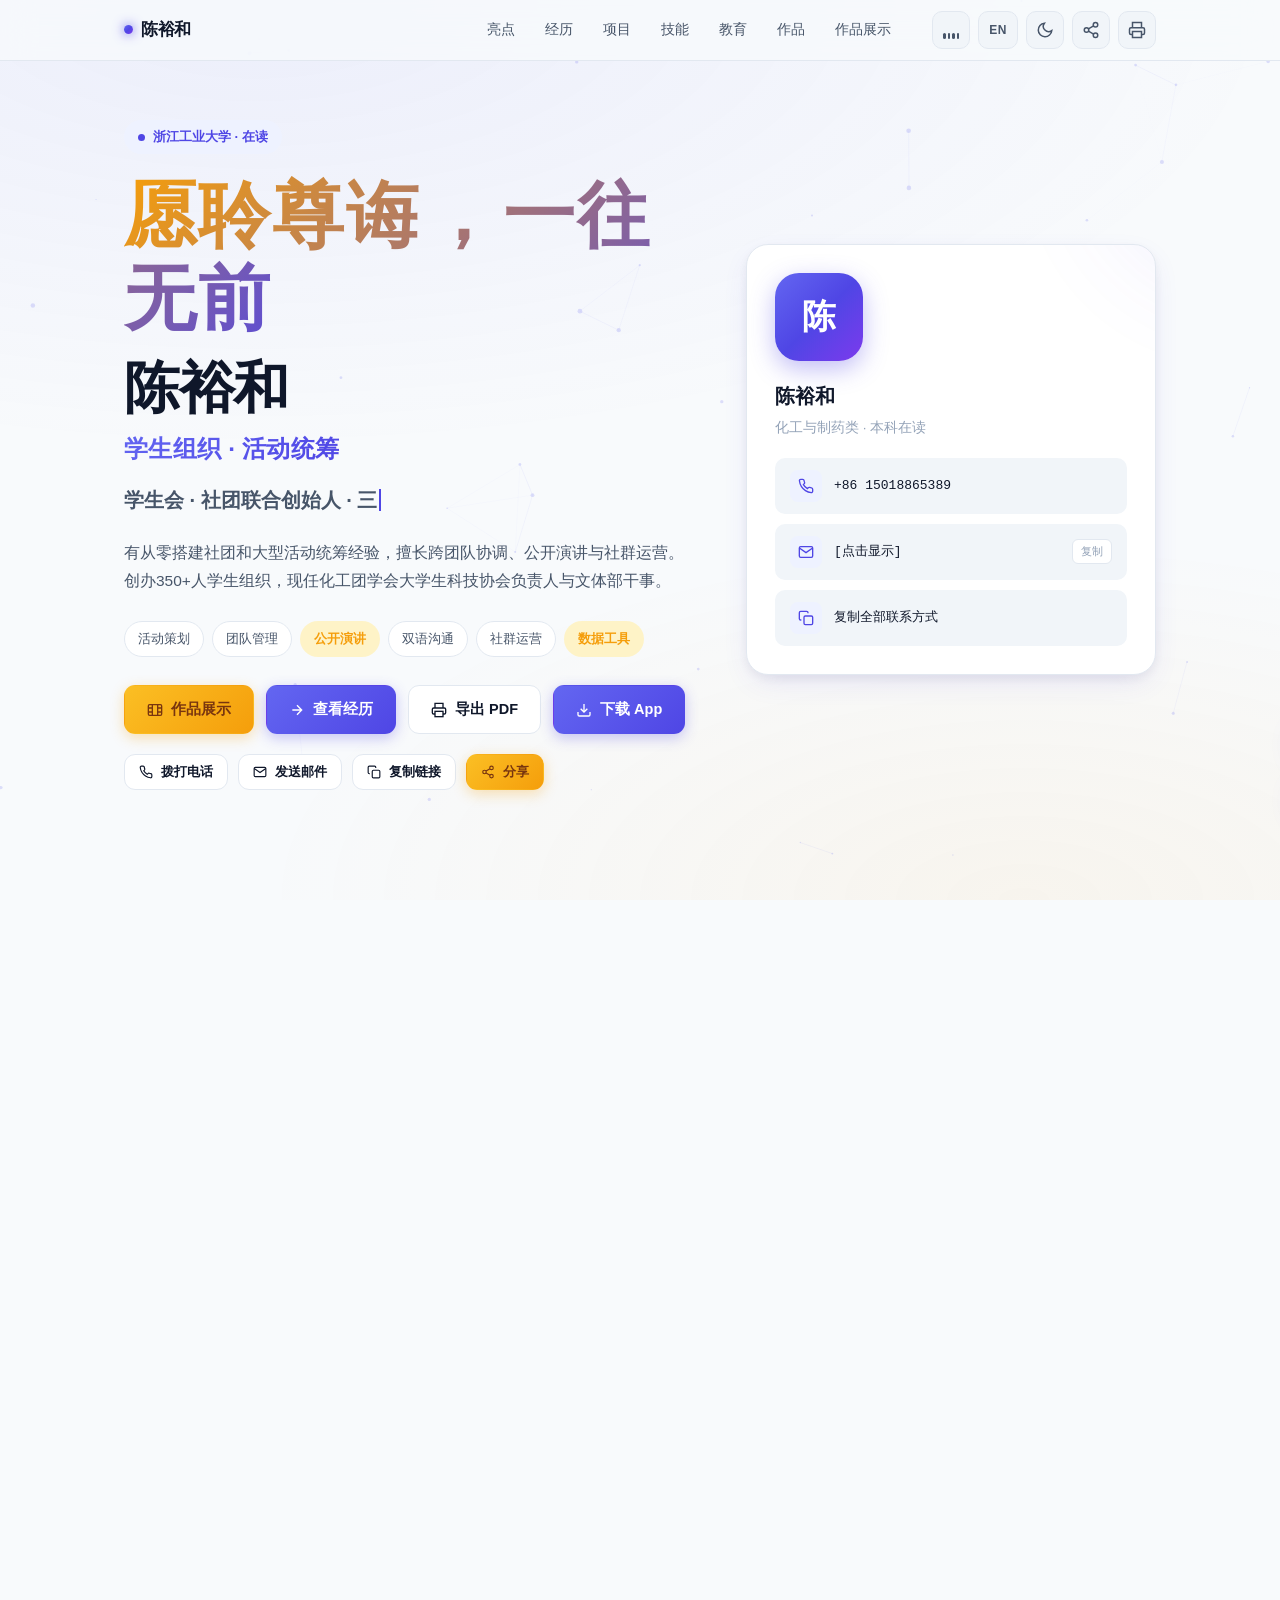
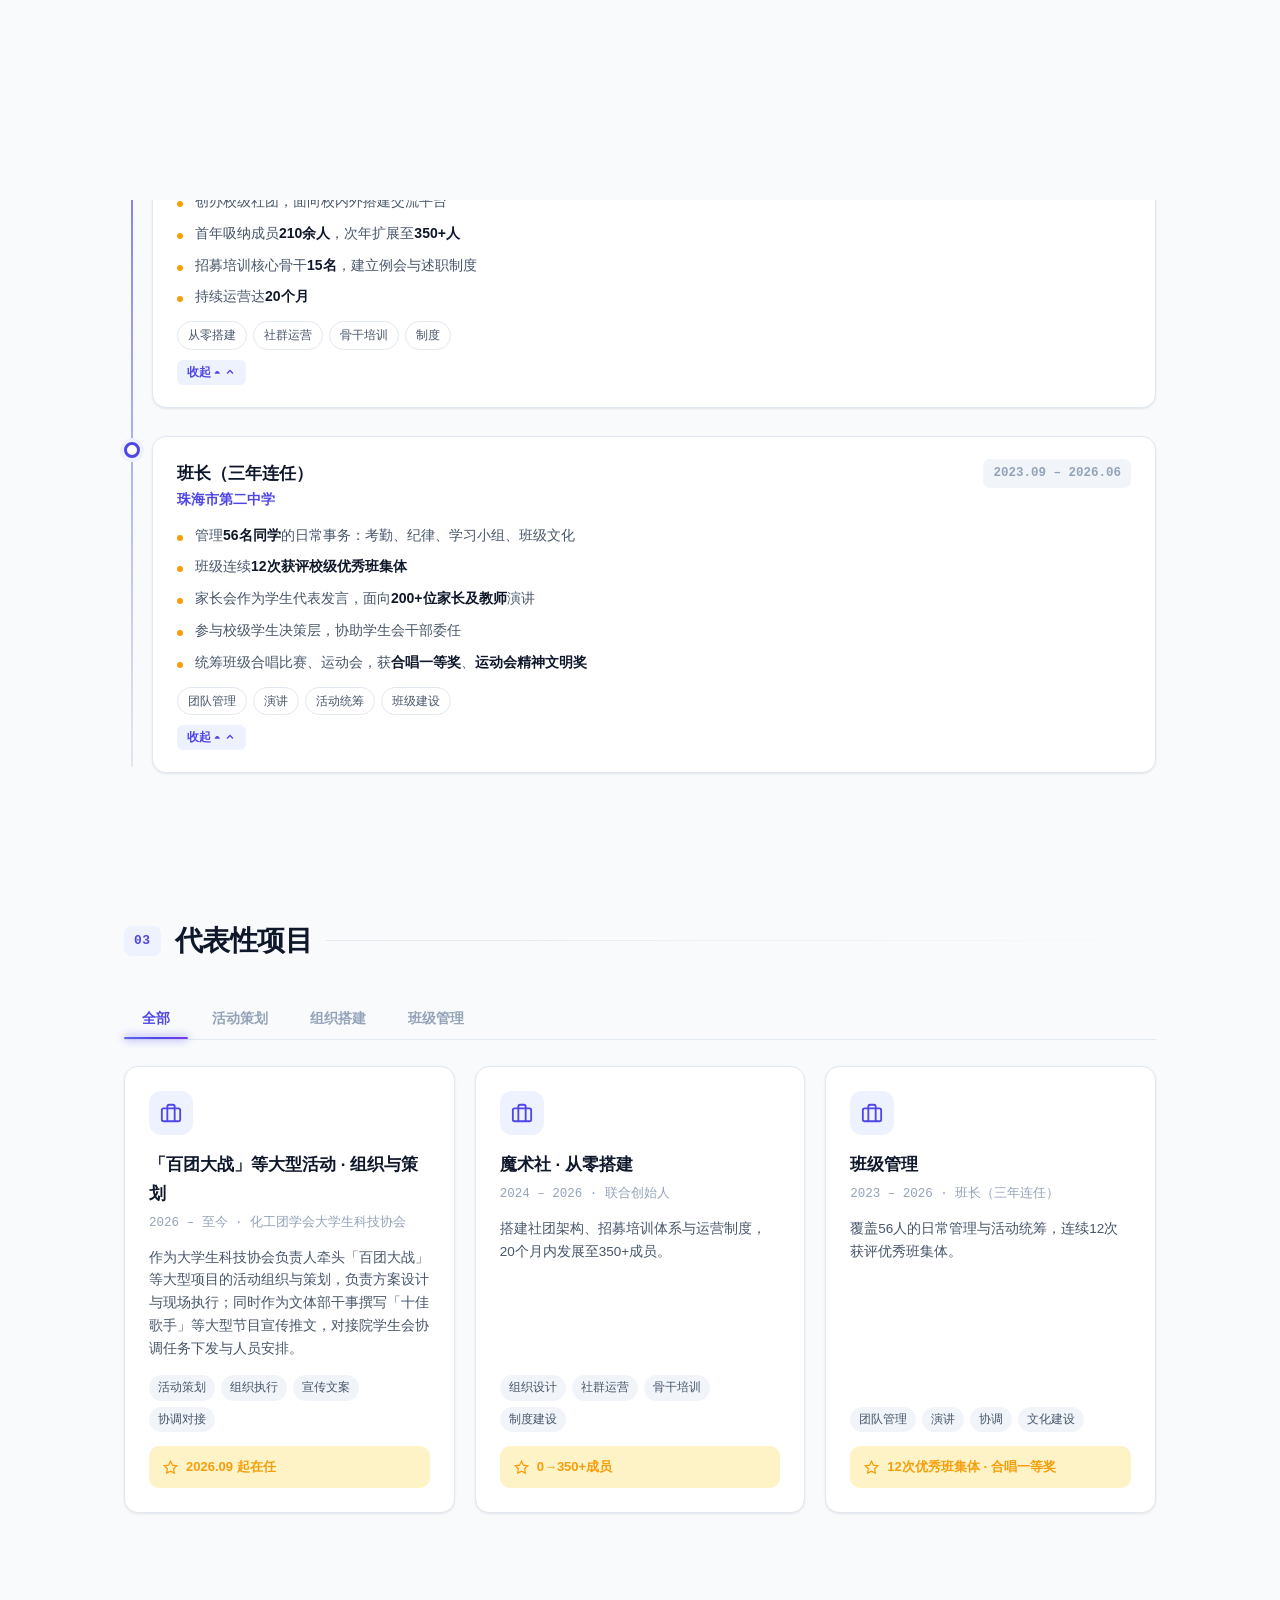
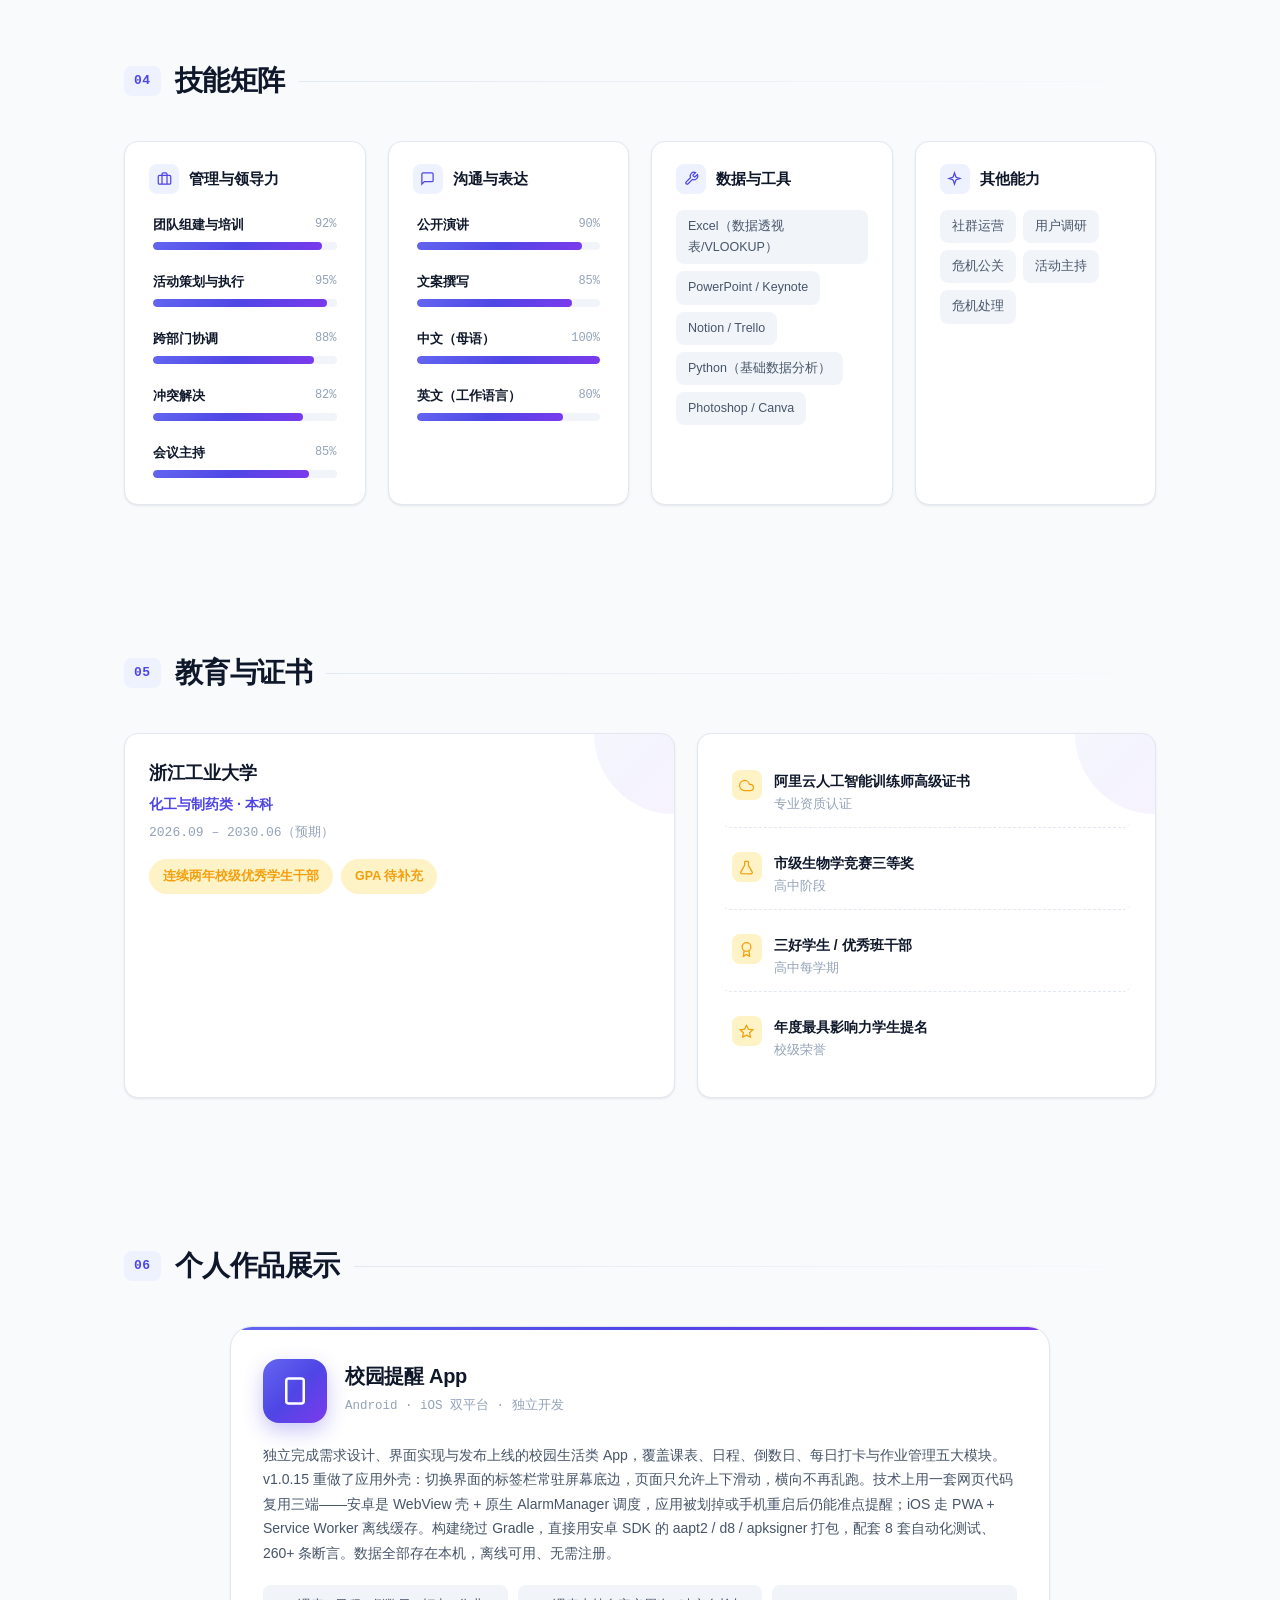
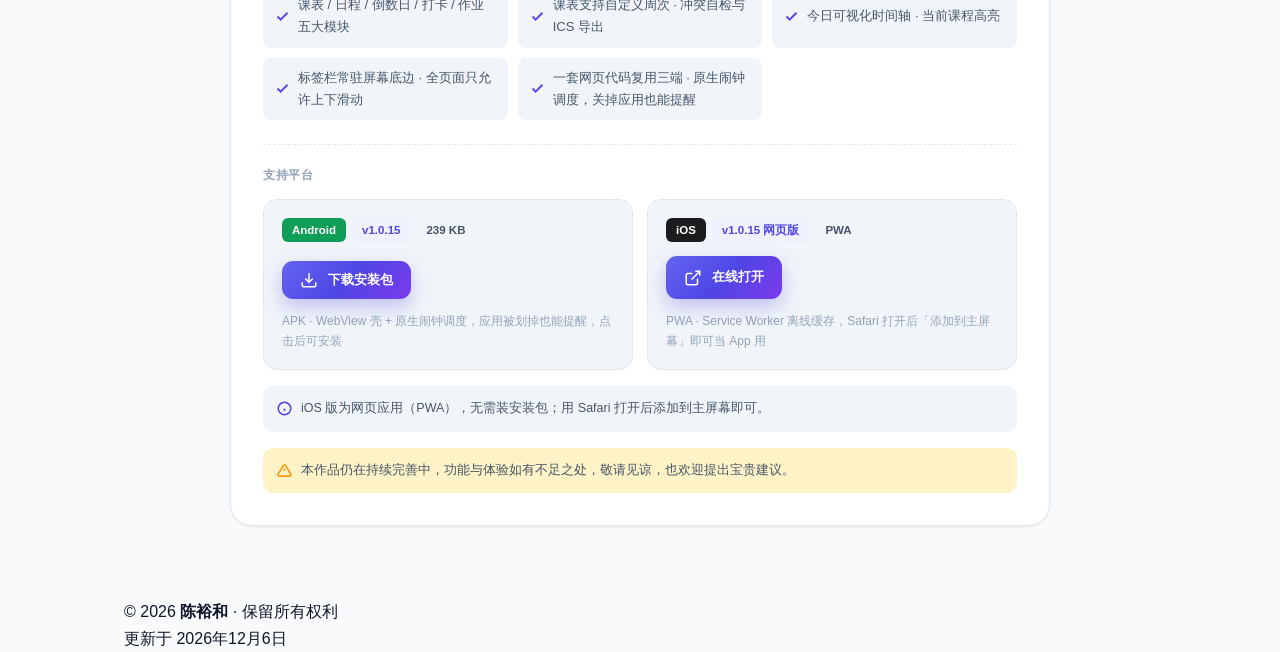
==== index.html @ 5f6c6c4d "Add files via upload" ====
<!DOCTYPE html>
<!-- 在线访问：https://maggle33.github.io/-/ -->
<html lang="zh-CN" data-theme="light">
<head>
<meta charset="UTF-8">
<meta name="viewport" content="width=device-width, initial-scale=1.0">
<meta name="description" content="陈裕和 - 个人简历 | 浙江工业大学 | 学生领袖与活动策划">
<title>陈裕和 · 个人简历</title>
<noscript><style>.pt-curtain{display:none}</style></noscript>
<style>
:root{
  --primary:#4f46e5;--primary-soft:#eef2ff;
  --primary-grad:linear-gradient(135deg,#6366f1 0%,#4f46e5 50%,#7c3aed 100%);
  --accent:#f59e0b;--accent-grad:linear-gradient(135deg,#fbbf24 0%,#f59e0b 100%);
  --accent-soft:#fef3c7;--bg:#f8fafc;--bg-2:#ffffff;--surface:#ffffff;--surface-2:#f1f5f9;
  --text:#0f172a;--text-2:#475569;--text-3:#94a3b8;--border:#e2e8f0;
  --shadow:0 1px 3px rgba(15,23,42,.06),0 1px 2px rgba(15,23,42,.04);
  --shadow-lg:0 10px 30px -8px rgba(79,70,229,.15),0 4px 12px rgba(15,23,42,.06);
  --shadow-hover:0 20px 40px -12px rgba(79,70,229,.22),0 8px 16px rgba(15,23,42,.08);
  --radius:14px;--radius-sm:10px;--radius-lg:22px;--maxw:1080px;
  --font:-apple-system,BlinkMacSystemFont,"Segoe UI","PingFang SC","Hiragino Sans GB","Microsoft YaHei","Helvetica Neue",Arial,sans-serif;
  --mono:"SF Mono","Fira Code","Cascadia Code",Consolas,"Courier New",monospace;
  --t:200ms cubic-bezier(.4,0,.2,1);--t-sm:150ms cubic-bezier(.4,0,.2,1);
}
[data-theme="dark"]{
  --primary:#818cf8;--primary-soft:#1e1b4b;
  --primary-grad:linear-gradient(135deg,#818cf8 0%,#6366f1 50%,#a78bfa 100%);
  --accent:#fbbf24;--accent-soft:#422006;--bg:#0b0f1a;--bg-2:#0f1420;
  --surface:#131a28;--surface-2:#1a2236;--text:#f1f5f9;--text-2:#cbd5e1;
  --text-3:#64748b;--border:#1e293b;
  --shadow:0 1px 3px rgba(0,0,0,.3),0 1px 2px rgba(0,0,0,.2);
  --shadow-lg:0 10px 30px -8px rgba(0,0,0,.5),0 4px 12px rgba(0,0,0,.3);
  --shadow-hover:0 20px 40px -12px rgba(129,140,248,.25),0 8px 16px rgba(0,0,0,.4);
}
*,*::before,*::after{box-sizing:border-box;margin:0;padding:0}
html{scroll-behavior:smooth;scroll-padding-top:84px;-webkit-text-size-adjust:100%}
body{font-family:var(--font);background:var(--bg);color:var(--text);line-height:1.7;font-size:16px;overflow-x:hidden;transition:background var(--t),color var(--t);-webkit-font-smoothing:antialiased}
body.loading{overflow:hidden}
body::before{content:"";position:fixed;inset:0;z-index:-3;pointer-events:none;
  background:radial-gradient(ellipse 80% 50% at 20% 0%,rgba(99,102,241,.08),transparent),radial-gradient(ellipse 60% 40% at 80% 100%,rgba(245,158,11,.06),transparent);transition:background var(--t)}
[data-theme="dark"] body::before{background:radial-gradient(ellipse 80% 50% at 20% 0%,rgba(129,140,248,.10),transparent),radial-gradient(ellipse 60% 40% at 80% 100%,rgba(251,191,36,.05),transparent)}
#particleCanvas{position:fixed;inset:0;z-index:-2;pointer-events:none;opacity:.55}
[data-theme="dark"] #particleCanvas{opacity:.35}
.cursor-glow{position:fixed;left:0;top:0;width:480px;height:480px;border-radius:50%;z-index:-1;pointer-events:none;background:radial-gradient(circle,rgba(99,102,241,.12),transparent 60%);transform:translate(-50%,-50%);transition:opacity .4s;opacity:0}
[data-theme="dark"] .cursor-glow{background:radial-gradient(circle,rgba(129,140,248,.18),transparent 60%)}
a{color:inherit;text-decoration:none}img{max-width:100%;display:block}
button{font-family:inherit;cursor:pointer;border:none;background:none;color:inherit;position:relative;overflow:hidden}
ul{list-style:none}
.page-loader{position:fixed;inset:0;background:var(--bg);z-index:9999;display:grid;place-items:center;transition:opacity .6s ease,visibility .6s ease}
.page-loader.hidden{opacity:0;visibility:hidden;pointer-events:none}
.loader-inner{text-align:center}
.loader-ring{width:64px;height:64px;border-radius:50%;border:3px solid var(--border);border-top-color:var(--primary);border-right-color:var(--primary);animation:spin 1s linear infinite;margin:0 auto 18px}
@keyframes spin{to{transform:rotate(360deg)}}
.loader-text{font-size:14px;color:var(--text-3);font-weight:600;letter-spacing:2px}
.loader-bar{width:180px;height:3px;background:var(--surface-2);border-radius:999px;margin:16px auto 0;overflow:hidden}
.loader-bar-fill{height:100%;width:0;background:var(--primary-grad);border-radius:999px;animation:loaderFill 1.4s ease forwards}
@keyframes loaderFill{0%{width:0}40%{width:60%}100%{width:100%}}
.scroll-progress{position:fixed;top:0;left:0;height:3px;background:var(--primary-grad);width:0;z-index:200;transition:width 50ms linear;box-shadow:0 0 10px var(--primary)}
#confettiCanvas{position:fixed;inset:0;pointer-events:none;z-index:9998}
.wrap{max-width:var(--maxw);margin:0 auto;padding:0 24px}
section{padding:72px 0;scroll-margin-top:84px}
.section-head{display:flex;align-items:center;gap:14px;margin-bottom:36px}
.section-head .idx{font-family:var(--mono);font-size:13px;font-weight:600;color:var(--primary);background:var(--primary-soft);padding:4px 10px;border-radius:8px;letter-spacing:.5px;transition:transform var(--t)}
.section-head:hover .idx{transform:rotate(6deg) scale(1.05)}
.section-head h2{font-size:28px;font-weight:800;letter-spacing:-.5px;position:relative;display:inline-block}
.section-head h2::after{content:"";position:absolute;left:0;bottom:-4px;width:0;height:3px;background:var(--primary-grad);border-radius:3px;transition:width .4s ease}
.section-head:hover h2::after{width:100%}
.section-head .line{flex:1;height:1px;background:linear-gradient(90deg,var(--border),transparent)}
nav.topbar{position:fixed;top:0;left:0;right:0;z-index:100;background:color-mix(in srgb,var(--bg) 80%,transparent);backdrop-filter:saturate(180%) blur(16px);-webkit-backdrop-filter:saturate(180%) blur(16px);border-bottom:1px solid var(--border);transition:background var(--t),border-color var(--t),box-shadow var(--t)}
nav.topbar.scrolled{box-shadow:0 4px 20px rgba(0,0,0,.06)}
nav.topbar .inner{max-width:var(--maxw);margin:0 auto;padding:0 24px;height:60px;display:flex;align-items:center;gap:20px}
.brand{font-weight:800;font-size:17px;letter-spacing:-.3px;display:flex;align-items:center;gap:8px;white-space:nowrap;transition:transform var(--t)}
.brand:hover{transform:scale(1.03)}
.brand .dot{width:9px;height:9px;border-radius:50%;background:var(--primary-grad);box-shadow:0 0 12px var(--primary);animation:dotPulse 2.5s ease-in-out infinite}
@keyframes dotPulse{0%,100%{transform:scale(1);box-shadow:0 0 12px var(--primary)}50%{transform:scale(1.3);box-shadow:0 0 22px var(--primary)}}
.nav-links{display:flex;gap:4px;margin-left:auto;align-items:center}
.nav-links a{padding:7px 13px;border-radius:8px;font-size:14px;font-weight:500;color:var(--text-2);transition:all var(--t);white-space:nowrap;position:relative}
.nav-links a:hover{color:var(--primary);background:var(--primary-soft);transform:translateY(-1px)}
.nav-links a.active{color:var(--primary);background:var(--primary-soft);font-weight:600}
.nav-actions{display:flex;gap:8px;align-items:center;margin-left:8px}
.icon-btn{width:38px;height:38px;border-radius:10px;display:grid;place-items:center;background:var(--surface-2);border:1px solid var(--border);color:var(--text-2);transition:all var(--t)}
.icon-btn:hover{color:var(--primary);border-color:var(--primary);transform:translateY(-2px) scale(1.05);box-shadow:0 6px 16px rgba(79,70,229,.2)}
.icon-btn:active{transform:translateY(0) scale(.98)}
.icon-btn svg{width:18px;height:18px;transition:transform .4s cubic-bezier(.68,-.55,.27,1.55)}
.icon-btn:hover svg{transform:rotate(15deg)}
.lang-btn{font-size:12px;font-weight:700;padding:0 10px;width:auto;min-width:38px;letter-spacing:.5px}
.menu-toggle{display:none}
.music-btn .music-bars{display:inline-flex;align-items:flex-end;gap:2px;height:18px}
.music-btn .music-bars span{display:block;width:2.5px;height:6px;background:currentColor;border-radius:2px;transform-origin:bottom}
.music-btn.playing .music-bars span{animation:musicBar 1s ease-in-out infinite}
.music-btn.playing .music-bars span:nth-child(2){animation-delay:.2s}
.music-btn.playing .music-bars span:nth-child(3){animation-delay:.4s}
.music-btn.playing .music-bars span:nth-child(4){animation-delay:.6s}
@keyframes musicBar{0%,100%{height:6px}50%{height:16px}}
.music-btn.playing{color:var(--primary);border-color:var(--primary);background:var(--primary-soft)}
.music-flyout{position:fixed;bottom:24px;left:24px;z-index:120;background:var(--surface);border:1px solid var(--border);border-radius:var(--radius-lg);box-shadow:var(--shadow-lg);padding:14px 16px;display:flex;flex-direction:column;gap:12px;min-width:240px;max-width:calc(100vw - 48px);opacity:0;visibility:hidden;transform:translateY(12px) scale(.96);transition:all var(--t)}
.music-flyout.show{opacity:1;visibility:visible;transform:translateY(0) scale(1)}
.music-flyout .mf-title{font-size:13px;font-weight:700;color:var(--text);display:flex;align-items:center;gap:8px;padding-right:24px}
.music-flyout .mf-title .mf-dot{width:8px;height:8px;border-radius:50%;background:var(--primary-grad)}
.music-flyout .mf-close{position:absolute;top:8px;right:8px;width:24px;height:24px;border-radius:50%;display:grid;place-items:center;color:var(--text-3);background:transparent;transition:all var(--t-sm)}
.music-flyout .mf-close:hover{color:var(--text);background:var(--surface-2)}
.music-flyout .mf-close svg{width:14px;height:14px}
.music-flyout .mf-track{font-size:12px;color:var(--text-2);font-weight:500}
.music-flyout .mf-controls{display:flex;align-items:center;gap:12px}
.music-flyout .mf-play{width:36px;height:36px;border-radius:50%;background:var(--primary-grad);color:#fff;display:grid;place-items:center;flex-shrink:0;transition:transform var(--t-sm)}
.music-flyout .mf-play:hover{transform:scale(1.08)}
.music-flyout .mf-play:active{transform:scale(.94)}
.music-flyout .mf-play svg{width:15px;height:15px;fill:currentColor}
.music-flyout .mf-state{font-size:12px;font-weight:600;color:var(--text-2);font-family:var(--mono);letter-spacing:.3px}
@media (max-width:640px){.music-flyout{left:12px;bottom:12px;min-width:200px;max-width:calc(100vw - 24px)}}
.ripple{position:absolute;border-radius:50%;background:rgba(99,102,241,.35);transform:scale(0);animation:ripple .6s ease-out;pointer-events:none}
[data-theme="dark"] .ripple{background:rgba(129,140,248,.45)}
@keyframes ripple{to{transform:scale(4);opacity:0}}
/* === 转场幕布（改编自 JIEJOE《006-jump-animation》MIT License） === */
/* 默认盖屏：进入页面先遮住内容，load 后下滑离开；点击跳转时从下方滑回盖屏 */
.pt-curtain{position:fixed;top:0;left:0;width:100%;height:100vh;background:var(--bg);z-index:100000;display:flex;flex-direction:column;justify-content:center;align-items:center;transition:transform 1s ease;transform:translateY(0)}
.pt-curtain svg{width:5rem;margin-bottom:2rem;overflow:visible;transition:opacity .3s ease}
.pt-curtain svg circle{fill:none;stroke:var(--primary);stroke-width:6;stroke-dasharray:160;stroke-dashoffset:160;transform-origin:center;animation:pt_rotate 3s ease-in infinite}
@keyframes pt_rotate{0%{transform:rotate(0deg);stroke-dashoffset:160}100%{transform:rotate(360deg);stroke-dashoffset:-160}}
.pt-curtain p{font-size:1.6rem;font-weight:900;color:var(--text);letter-spacing:4px;transition:opacity .3s ease}
.pt-curtain.out{transform:translateY(100%)}
.pt-curtain.out svg,.pt-curtain.out p{opacity:0}
.hero{padding:120px 0 64px;position:relative}
.hero-grid{display:grid;grid-template-columns:1.4fr 1fr;gap:48px;align-items:center}
.hero-tag{display:inline-flex;align-items:center;gap:8px;padding:6px 14px;border-radius:999px;background:var(--primary-soft);color:var(--primary);font-size:13px;font-weight:600;margin-bottom:20px;transition:all var(--t);cursor:default}
.hero-tag:hover{transform:translateY(-2px);box-shadow:0 6px 16px rgba(79,70,229,.15)}
.hero-tag .pulse{width:7px;height:7px;border-radius:50%;background:var(--primary);animation:pulse 2s infinite}
@keyframes pulse{0%,100%{opacity:1;transform:scale(1)}50%{opacity:.3;transform:scale(1.4)}}
.hero-slogan{font-size:clamp(38px,5.6vw,72px);font-weight:900;line-height:1.15;letter-spacing:2px;margin-bottom:18px;position:relative}
.hero-slogan .grad2{background:linear-gradient(135deg,var(--accent) 0%,var(--primary) 55%,#8b5cf6 100%);-webkit-background-clip:text;background-clip:text;-webkit-text-fill-color:transparent;background-size:200% 200%;animation:gradShift 6s ease infinite}
.hero-slogan .punct{color:var(--accent);margin:0 .08em;letter-spacing:0}
.hero h1{font-size:clamp(36px,5vw,56px);font-weight:900;line-height:1.1;letter-spacing:-1.5px;margin-bottom:10px;position:relative}
.hero-title{margin-bottom:14px}
.hero-title .grad{font-size:clamp(16px,2.2vw,24px);font-weight:700;letter-spacing:.3px;background:var(--primary-grad);-webkit-background-clip:text;background-clip:text;-webkit-text-fill-color:transparent;background-size:200% 200%;animation:gradShift 6s ease infinite;display:inline-block}
@keyframes gradShift{0%,100%{background-position:0% 50%}50%{background-position:100% 50%}}
.hero .role{font-size:20px;color:var(--text-2);font-weight:600;margin-bottom:22px}
.hero .role .cursor{display:inline-block;width:2px;height:1.1em;background:var(--primary);vertical-align:text-bottom;animation:blink 1s step-end infinite;margin-left:2px}
@keyframes blink{0%,50%{opacity:1}50.1%,100%{opacity:0}}
.hero .summary{font-size:15.5px;color:var(--text-2);max-width:560px;margin-bottom:26px;line-height:1.8;position:relative}
.hero-badges{display:flex;flex-wrap:wrap;gap:8px;margin-bottom:28px}
.badge{display:inline-flex;align-items:center;gap:6px;padding:6px 13px;border-radius:999px;font-size:13px;font-weight:500;background:var(--surface);border:1px solid var(--border);color:var(--text-2);transition:all var(--t);cursor:pointer;user-select:none}
.badge:hover{border-color:var(--primary);color:var(--primary);transform:translateY(-3px) scale(1.05);box-shadow:0 8px 18px rgba(79,70,229,.15)}
.badge.active{background:var(--primary);border-color:var(--primary);color:#fff;transform:translateY(-2px);box-shadow:0 6px 16px rgba(79,70,229,.35)}
.badge.accent{background:var(--accent-soft);border-color:transparent;color:var(--accent);font-weight:600}
.badge.accent:hover{background:var(--accent);color:#fff}
.hero-cta{display:flex;gap:12px;flex-wrap:wrap;margin-bottom:20px}
.hero-cta-secondary{display:flex;gap:10px;flex-wrap:wrap;margin-bottom:10px}
.btn{display:inline-flex;align-items:center;gap:8px;padding:11px 22px;border-radius:11px;font-size:14.5px;font-weight:600;transition:all var(--t);border:1px solid transparent;position:relative;overflow:hidden}
.btn svg{width:16px;height:16px;transition:transform var(--t)}
.btn:hover svg{transform:translateX(2px) scale(1.1)}
.btn-primary{background:var(--primary-grad);color:#fff;box-shadow:0 4px 14px rgba(79,70,229,.3);background-size:200% 200%;transition:all .3s}
.btn-primary:hover{transform:translateY(-3px);box-shadow:0 12px 28px rgba(79,70,229,.4);background-position:100% 50%}
.btn-primary:active{transform:translateY(-1px)}
.btn-ghost{background:var(--surface);border-color:var(--border);color:var(--text)}
.btn-ghost:hover{border-color:var(--primary);color:var(--primary);transform:translateY(-3px);box-shadow:0 8px 20px rgba(79,70,229,.15)}
.btn-accent{background:var(--accent-grad);color:#78350f;box-shadow:0 4px 14px rgba(245,158,11,.3)}
.btn-accent:hover{transform:translateY(-3px);box-shadow:0 12px 28px rgba(245,158,11,.4)}
.btn-sm{padding:8px 14px;font-size:13px}
.btn-sm svg{width:14px;height:14px}
.hero-card{background:var(--surface);border:1px solid var(--border);border-radius:var(--radius-lg);padding:28px;box-shadow:var(--shadow-lg);position:relative;overflow:hidden;transform-style:preserve-3d;transition:transform .15s ease-out,box-shadow var(--t),border-color var(--t);will-change:transform}
.hero-card:hover{box-shadow:0 30px 60px -12px rgba(79,70,229,.28),0 12px 24px rgba(0,0,0,.1);border-color:var(--primary)}
.hero-card::before{content:"";position:absolute;top:-50%;right:-50%;width:220px;height:220px;background:var(--primary-grad);filter:blur(70px);opacity:.18;border-radius:50%;animation:blobFloat 8s ease-in-out infinite}
@keyframes blobFloat{0%,100%{transform:translate(0,0) scale(1)}50%{transform:translate(-20px,20px) scale(1.1)}}
.avatar{width:88px;height:88px;border-radius:24px;background:var(--primary-grad);display:grid;place-items:center;color:#fff;font-size:34px;font-weight:800;margin-bottom:18px;box-shadow:0 8px 24px rgba(79,70,229,.35);position:relative;transition:all .3s cubic-bezier(.68,-.55,.27,1.55);transform:translateZ(30px)}
.hero-card:hover .avatar{transform:translateZ(40px) scale(1.06) rotate(-4deg);box-shadow:0 16px 40px rgba(79,70,229,.5)}
.avatar::after{content:"";position:absolute;inset:-3px;border-radius:26px;background:var(--primary-grad);z-index:-1;opacity:0;transition:opacity .3s;filter:blur(8px)}
.hero-card:hover .avatar::after{opacity:.5;animation:haloPulse 2s ease-in-out infinite}
@keyframes haloPulse{0%,100%{opacity:.3}50%{opacity:.7}}
.hero-card h3{font-size:20px;font-weight:700;margin-bottom:4px;transform:translateZ(20px)}
.hero-card .sub{font-size:13.5px;color:var(--text-3);margin-bottom:18px;transform:translateZ(15px)}
.contact-list{display:flex;flex-direction:column;gap:10px}
.contact-item{display:flex;align-items:center;gap:12px;padding:11px 14px;background:var(--surface-2);border-radius:var(--radius-sm);font-size:14px;transition:all var(--t);border:1px solid transparent;cursor:pointer;transform:translateZ(10px)}
.contact-item:hover{border-color:var(--primary);transform:translateZ(18px) translateX(4px);box-shadow:0 6px 16px rgba(79,70,229,.12)}
.contact-item .ic{width:32px;height:32px;border-radius:8px;background:var(--primary-soft);color:var(--primary);display:grid;place-items:center;flex-shrink:0;transition:all var(--t)}
.contact-item:hover .ic{transform:scale(1.1) rotate(5deg);box-shadow:0 4px 10px rgba(79,70,229,.25)}
.contact-item .ic svg{width:16px;height:16px}
.contact-item .txt{flex:1;min-width:0;overflow:hidden;text-overflow:ellipsis;white-space:nowrap;font-family:var(--mono);font-size:13px;transition:color var(--t)}
.contact-item:hover .txt{color:var(--primary);font-weight:600}
.copy-btn{font-size:11px;color:var(--text-3);padding:4px 8px;border-radius:6px;background:var(--surface);border:1px solid var(--border);transition:all var(--t);flex-shrink:0}
.print-email{display:none}
.copy-btn:hover{color:var(--primary);border-color:var(--primary);transform:scale(1.08)}
.copy-btn.copied{color:#10b981;border-color:#10b981;background:#d1fae5}
[data-theme="dark"] .copy-btn.copied{background:#064e3b;color:#6ee7b7;border-color:#6ee7b7}
.highlights-grid{display:grid;grid-template-columns:repeat(auto-fit,minmax(200px,1fr));gap:18px}
.stat-card{background:var(--surface);border:1px solid var(--border);border-radius:var(--radius);padding:26px 22px;box-shadow:var(--shadow);transition:all .35s cubic-bezier(.2,.8,.2,1);position:relative;overflow:hidden;cursor:pointer;transform-style:preserve-3d}
.stat-card::before{content:"";position:absolute;top:0;left:0;right:0;height:100%;background:linear-gradient(135deg,var(--primary-grad),transparent 60%);opacity:0;transition:opacity .4s}
.stat-card:hover{transform:translateY(-8px) scale(1.02);box-shadow:var(--shadow-hover);border-color:var(--primary)}
.stat-card:hover::before{opacity:.05}
.stat-card.celebrate{animation:celebrate .7s cubic-bezier(.34,1.56,.64,1)}
@keyframes celebrate{0%{transform:scale(1)}25%{transform:scale(1.1) rotate(-2deg)}50%{transform:scale(1.08) rotate(2deg)}75%{transform:scale(1.04)}100%{transform:scale(1)}}
.stat-card .num{font-size:34px;font-weight:900;background:var(--primary-grad);-webkit-background-clip:text;background-clip:text;-webkit-text-fill-color:transparent;line-height:1;margin-bottom:8px;transition:transform var(--t)}
.stat-card:hover .num{transform:scale(1.06)}
.stat-card .num .unit{font-size:18px;font-weight:700}
.stat-card .label{font-size:13.5px;color:var(--text-2);font-weight:500;position:relative;z-index:1}
.stat-card .ic{position:absolute;top:18px;right:18px;width:30px;height:30px;border-radius:8px;background:var(--primary-soft);color:var(--primary);display:grid;place-items:center;opacity:.6;transition:all var(--t)}
.stat-card:hover .ic{opacity:1;transform:scale(1.2) rotate(12deg)}
.stat-card .ic svg{width:16px;height:16px}
.tabs-bar{display:flex;gap:6px;margin-bottom:26px;flex-wrap:wrap;border-bottom:1px solid var(--border);padding-bottom:0;position:relative}
.tab-indicator{position:absolute;bottom:0;height:2px;background:var(--primary-grad);border-radius:2px;transition:all .4s cubic-bezier(.2,.8,.2,1);box-shadow:0 0 8px var(--primary)}
.tab-btn{padding:10px 18px;font-size:14px;font-weight:600;color:var(--text-3);border-radius:10px 10px 0 0;position:relative;transition:all var(--t);border-bottom:2px solid transparent;margin-bottom:-1px;cursor:pointer}
.tab-btn:hover{color:var(--text);background:var(--surface-2)}
.tab-btn[aria-selected="true"]{color:var(--primary);font-weight:700}
.tab-panel{display:none;animation:fadeInUp .45s cubic-bezier(.2,.8,.2,1)}
.tab-panel.active{display:block}
@keyframes fadeInUp{from{opacity:0;transform:translateY(14px)}to{opacity:1;transform:translateY(0)}}
.timeline{position:relative;padding-left:28px}
.timeline::before{content:"";position:absolute;left:7px;top:6px;bottom:6px;width:2px;background:linear-gradient(180deg,var(--primary),var(--border));border-radius:2px}
.tl-item{position:relative;margin-bottom:28px}
.tl-item:last-child{margin-bottom:0}
.tl-item::before{content:"";position:absolute;left:-28px;top:6px;width:16px;height:16px;border-radius:50%;background:var(--surface);border:3px solid var(--primary);box-shadow:0 0 0 4px var(--primary-soft);transition:all var(--t);z-index:1}
.tl-item:hover::before{transform:scale(1.3);box-shadow:0 0 0 4px var(--primary-soft),0 0 0 8px rgba(99,102,241,.25),0 0 16px var(--primary);animation:nodePulse 1.5s ease-in-out infinite}
@keyframes nodePulse{0%,100%{box-shadow:0 0 0 4px var(--primary-soft),0 0 0 8px rgba(99,102,241,.15),0 0 16px var(--primary)}50%{box-shadow:0 0 0 4px var(--primary-soft),0 0 0 12px rgba(99,102,241,.1),0 0 24px var(--primary)}}
.tl-card{background:var(--surface);border:1px solid var(--border);border-radius:var(--radius);padding:22px 24px;box-shadow:var(--shadow);transition:all var(--t);position:relative;overflow:hidden}
.tl-card::before{content:"";position:absolute;left:0;top:0;bottom:0;width:3px;background:var(--primary-grad);transform:scaleY(0);transform-origin:top;transition:transform .4s ease}
.tl-card:hover{transform:translateX(6px);box-shadow:var(--shadow-lg);border-color:var(--primary)}
.tl-card:hover::before{transform:scaleY(1)}
.tl-head{display:flex;justify-content:space-between;align-items:flex-start;gap:14px;flex-wrap:wrap;margin-bottom:6px}
.tl-title{font-size:16.5px;font-weight:700;transition:color var(--t)}
.tl-card:hover .tl-title{color:var(--primary)}
.tl-org{font-size:13.5px;color:var(--primary);font-weight:600;margin-top:2px}
.tl-date{font-size:12.5px;color:var(--text-3);font-family:var(--mono);font-weight:600;background:var(--surface-2);padding:4px 10px;border-radius:7px;white-space:nowrap;transition:all var(--t)}
.tl-card:hover .tl-date{background:var(--primary);color:#fff}
.tl-list{margin-top:12px;display:flex;flex-direction:column;gap:8px;max-height:0;overflow:hidden;transition:max-height .45s ease}
.tl-item.expanded .tl-list{max-height:600px}
.tl-toggle{display:inline-flex;align-items:center;gap:4px;margin-top:10px;padding:4px 10px;font-size:12px;color:var(--primary);font-weight:600;border-radius:6px;background:var(--primary-soft);cursor:pointer;transition:all var(--t);border:none}
.tl-toggle:hover{background:var(--primary);color:#fff;transform:scale(1.04)}
.tl-toggle svg{width:12px;height:12px;transition:transform .3s}
.tl-item.expanded .tl-toggle svg{transform:rotate(180deg)}
.tl-list li{font-size:14px;color:var(--text-2);padding-left:18px;position:relative;line-height:1.7;opacity:0;transform:translateX(-6px);animation:liIn .3s forwards}
.tl-item.expanded .tl-list li:nth-child(1){animation-delay:.05s}
.tl-item.expanded .tl-list li:nth-child(2){animation-delay:.12s}
.tl-item.expanded .tl-list li:nth-child(3){animation-delay:.19s}
.tl-item.expanded .tl-list li:nth-child(4){animation-delay:.26s}
.tl-item.expanded .tl-list li:nth-child(5){animation-delay:.33s}
@keyframes liIn{to{opacity:1;transform:translateX(0)}}
.tl-list li::before{content:"";position:absolute;left:0;top:11px;width:6px;height:6px;border-radius:50%;background:var(--accent);transition:all var(--t)}
.tl-list li:hover::before{transform:scale(1.8);box-shadow:0 0 8px var(--accent)}
.tl-list li b{color:var(--text);font-weight:700;transition:color var(--t)}
.tl-list li:hover b{color:var(--primary)}
.tl-tags{display:flex;flex-wrap:wrap;gap:6px;margin-top:12px}
.tl-tags .badge{font-size:12px;padding:3px 10px}
.proj-grid{display:grid;grid-template-columns:repeat(auto-fill,minmax(300px,1fr));gap:20px}
.proj-card{background:var(--surface);border:1px solid var(--border);border-radius:var(--radius);padding:24px;box-shadow:var(--shadow);transition:all .4s cubic-bezier(.2,.8,.2,1);position:relative;overflow:hidden;display:flex;flex-direction:column;transform-style:preserve-3d}
.proj-card:hover{transform:translateY(-10px) scale(1.015);box-shadow:var(--shadow-hover);border-color:var(--primary)}
.proj-card::after{content:"";position:absolute;top:0;left:0;right:0;height:3px;background:var(--primary-grad);transform:scaleX(0);transform-origin:left;transition:transform .5s cubic-bezier(.2,.8,.2,1)}
.proj-card:hover::after{transform:scaleX(1)}
.proj-card::before{content:"";position:absolute;inset:0;background:radial-gradient(circle at var(--mx,50%) var(--my,50%),rgba(99,102,241,.08),transparent 40%);opacity:0;transition:opacity .3s;pointer-events:none}
.proj-card:hover::before{opacity:1}
.proj-icon{width:44px;height:44px;border-radius:12px;background:var(--primary-soft);color:var(--primary);display:grid;place-items:center;margin-bottom:16px;transition:all .4s cubic-bezier(.68,-.55,.27,1.55)}
.proj-card:hover .proj-icon{transform:scale(1.15) rotate(-8deg);background:var(--primary-grad);color:#fff;box-shadow:0 10px 24px rgba(79,70,229,.35)}
.proj-icon svg{width:22px;height:22px;transition:transform var(--t)}
.proj-card:hover .proj-icon svg{transform:scale(1.1)}
.proj-card h4{font-size:17px;font-weight:700;margin-bottom:4px;transition:color var(--t)}
.proj-card:hover h4{color:var(--primary)}
.proj-card .meta{font-size:12.5px;color:var(--text-3);margin-bottom:12px;font-family:var(--mono)}
.proj-card p{font-size:13.5px;color:var(--text-2);line-height:1.7;flex:1}
.proj-stack{display:flex;flex-wrap:wrap;gap:6px;margin-top:14px}
.proj-stack .badge{font-size:11.5px;padding:3px 9px;background:var(--surface-2);border:none}
.proj-stack .badge:hover{transform:translateY(-2px) scale(1.08)}
.proj-result{margin-top:14px;padding:10px 14px;background:var(--accent-soft);border-radius:var(--radius-sm);font-size:13px;color:var(--accent);font-weight:600;display:flex;align-items:center;gap:8px;transition:all var(--t)}
.proj-card:hover .proj-result{transform:translateX(4px);box-shadow:0 4px 12px rgba(245,158,11,.2)}
.proj-result svg{width:15px;height:15px;flex-shrink:0;transition:transform var(--t)}
.proj-card:hover .proj-result svg{transform:scale(1.2) rotate(12deg)}
.skills-grid{display:grid;grid-template-columns:repeat(auto-fit,minmax(240px,1fr));gap:22px}
.skill-group{background:var(--surface);border:1px solid var(--border);border-radius:var(--radius);padding:22px 24px;box-shadow:var(--shadow);transition:all var(--t);position:relative;overflow:hidden}
.skill-group:hover{transform:translateY(-4px);box-shadow:var(--shadow-lg);border-color:var(--primary)}
.skill-group h4{font-size:15px;font-weight:700;margin-bottom:16px;display:flex;align-items:center;gap:10px}
.skill-group h4 .ic{width:30px;height:30px;border-radius:8px;background:var(--primary-soft);color:var(--primary);display:grid;place-items:center;transition:all var(--t)}
.skill-group:hover h4 .ic{transform:rotate(10deg) scale(1.1)}
.skill-group h4 .ic svg{width:15px;height:15px}
.skill-bars{display:flex;flex-direction:column;gap:13px}
.skill-bar{cursor:pointer;transition:transform var(--t);padding:4px;border-radius:8px}
.skill-bar:hover{transform:translateX(4px)}
.skill-bar:hover .sb-head .name{color:var(--primary)}
.skill-bar .sb-head{display:flex;justify-content:space-between;font-size:13px;margin-bottom:6px}
.skill-bar .sb-head .name{font-weight:600;color:var(--text);transition:color var(--t)}
.skill-bar .sb-head .pct{color:var(--text-3);font-family:var(--mono);font-size:12px;transition:all var(--t)}
.skill-bar:hover .sb-head .pct{color:var(--primary);font-weight:700}
.sb-track{height:8px;background:var(--surface-2);border-radius:999px;overflow:hidden;position:relative}
.sb-fill{height:100%;background:var(--primary-grad);border-radius:999px;width:0;transition:width 1.2s cubic-bezier(.2,.8,.2,1);position:relative;overflow:hidden}
.sb-fill::after{content:"";position:absolute;inset:0;background:linear-gradient(90deg,transparent,rgba(255,255,255,.5),transparent);transform:translateX(-100%);animation:shimmer 2s infinite}
@keyframes shimmer{100%{transform:translateX(100%)}}
.skill-chips{display:flex;flex-wrap:wrap;gap:7px}
.skill-chips .chip{font-size:12.5px;padding:5px 11px;border-radius:8px;background:var(--surface-2);color:var(--text-2);font-weight:500;transition:all var(--t);border:1px solid transparent;cursor:pointer;user-select:none}
.skill-chips .chip:hover{background:var(--primary-soft);color:var(--primary);border-color:var(--primary);transform:translateY(-3px) scale(1.05);box-shadow:0 6px 14px rgba(79,70,229,.15)}
.skill-chips .chip.active{background:var(--primary);color:#fff;border-color:var(--primary);animation:chipBounce .5s ease}
@keyframes chipBounce{0%{transform:scale(1)}40%{transform:scale(1.18)}100%{transform:scale(1)}}
.edu-grid{display:grid;grid-template-columns:1.2fr 1fr;gap:22px}
.edu-card,.cert-card{background:var(--surface);border:1px solid var(--border);border-radius:var(--radius);padding:24px;box-shadow:var(--shadow);transition:all var(--t);position:relative;overflow:hidden}
.edu-card:hover,.cert-card:hover{box-shadow:var(--shadow-lg);border-color:var(--primary);transform:translateY(-4px)}
.edu-card::after,.cert-card::after{content:"";position:absolute;top:0;right:0;width:80px;height:80px;background:var(--primary-grad);opacity:.06;border-radius:0 0 0 100%;transition:all .5s}
.edu-card:hover::after,.cert-card:hover::after{width:120px;height:120px;opacity:.1}
.edu-card .school{font-size:18px;font-weight:800;margin-bottom:4px;transition:color var(--t)}
.edu-card:hover .school{color:var(--primary)}
.edu-card .major{font-size:14px;color:var(--primary);font-weight:600;margin-bottom:6px}
.edu-card .period{font-size:13px;color:var(--text-3);font-family:var(--mono);margin-bottom:14px}
.edu-meta{display:flex;flex-wrap:wrap;gap:8px}
.edu-meta .badge{font-size:12.5px}
.cert-list{display:flex;flex-direction:column;gap:12px}
.cert-item{display:flex;align-items:flex-start;gap:12px;padding:12px 10px;border-bottom:1px dashed var(--border);border-radius:8px;cursor:pointer;transition:all var(--t);position:relative}
.cert-item:last-child{border-bottom:none}
.cert-item:hover{background:var(--surface-2);padding-left:14px;transform:translateX(4px)}
.cert-item.fav .ic{background:var(--accent);color:#fff;animation:favPop .5s cubic-bezier(.34,1.56,.64,1)}
@keyframes favPop{0%{transform:scale(1)}40%{transform:scale(1.4) rotate(-10deg)}100%{transform:scale(1) rotate(0)}}
.cert-item .ic{width:30px;height:30px;border-radius:8px;background:var(--accent-soft);color:var(--accent);display:grid;place-items:center;flex-shrink:0;transition:all var(--t)}
.cert-item:hover .ic{transform:scale(1.12) rotate(6deg)}
.cert-item .ic svg{width:15px;height:15px}
.cert-item .ct{flex:1}
.cert-item .ct .t{font-size:14px;font-weight:600;transition:color var(--t)}
.cert-item:hover .ct .t{color:var(--primary)}
.cert-item .ct .d{font-size:12.5px;color:var(--text-3)}
.cert-fav{position:absolute;right:10px;top:12px;opacity:0;transition:opacity var(--t),transform var(--t)}
.cert-item:hover .cert-fav{opacity:1}
.cert-item.fav .cert-fav{opacity:1;color:var(--accent)}
.cert-fav svg{width:16px;height:16px}
.side-tools{position:fixed;right:24px;bottom:86px;display:flex;flex-direction:column;gap:10px;z-index:90;transform:translateX(80px);transition:transform .5s cubic-bezier(.2,.8,.2,1)}
.side-tools.show{transform:translateX(0)}
.side-tools .icon-btn{width:46px;height:46px;border-radius:14px;background:var(--surface);box-shadow:var(--shadow-lg);backdrop-filter:blur(10px);border:1px solid var(--border)}
.side-tools .icon-btn:hover{transform:translateX(-4px) scale(1.08)}
.to-top{position:fixed;right:24px;bottom:24px;width:46px;height:46px;border-radius:14px;background:var(--primary-grad);color:#fff;display:grid;place-items:center;box-shadow:0 8px 24px rgba(79,70,229,.4);z-index:90;opacity:0;visibility:hidden;transform:translateY(20px);transition:all var(--t)}
.to-top.show{opacity:1;visibility:visible;transform:translateY(0)}
.to-top:hover{transform:translateY(-5px) scale(1.06);box-shadow:0 14px 32px rgba(79,70,229,.5)}
.to-top svg{width:20px;height:20px;transition:transform var(--t)}
.to-top:hover svg{animation:arrowBounce .6s ease infinite alternate}
@keyframes arrowBounce{to{transform:translateY(-3px)}}
.modal-overlay{position:fixed;inset:0;background:rgba(15,23,42,.5);backdrop-filter:blur(4px);z-index:500;display:grid;place-items:center;opacity:0;visibility:hidden;transition:all .3s}
[data-theme="dark"] .modal-overlay{background:rgba(0,0,0,.6)}
.modal-overlay.show{opacity:1;visibility:visible}
.modal-box{background:var(--surface);border:1px solid var(--border);border-radius:var(--radius-lg);padding:28px;max-width:420px;width:calc(100% - 40px);box-shadow:0 30px 80px rgba(0,0,0,.2);transform:translateY(30px) scale(.95);transition:all .35s cubic-bezier(.2,.8,.2,1)}
.modal-overlay.show .modal-box{transform:translateY(0) scale(1)}
.modal-head{display:flex;justify-content:space-between;align-items:center;margin-bottom:18px}
.modal-head h4{font-size:18px;font-weight:700}
.modal-close{width:32px;height:32px;border-radius:8px;background:var(--surface-2);display:grid;place-items:center;transition:all var(--t)}
.modal-close:hover{background:var(--primary);color:#fff;transform:rotate(90deg)}
.share-options{display:grid;grid-template-columns:repeat(4,1fr);gap:14px;margin-bottom:22px}
.share-opt{display:flex;flex-direction:column;align-items:center;gap:6px;padding:14px 8px;border-radius:var(--radius);background:var(--surface-2);transition:all var(--t);cursor:pointer;border:1px solid transparent}
.share-opt:hover{background:var(--primary-soft);border-color:var(--primary);transform:translateY(-4px)}
.share-opt .s-ic{width:42px;height:42px;border-radius:12px;background:var(--surface);display:grid;place-items:center;color:var(--primary);box-shadow:var(--shadow);transition:all var(--t)}
.share-opt:hover .s-ic{background:var(--primary-grad);color:#fff;transform:scale(1.1)}
.share-opt .s-ic svg{width:20px;height:20px}
.share-opt .s-lbl{font-size:12px;color:var(--text-2);font-weight:500}
.link-box{display:flex;align-items:center;gap:10px;padding:12px 14px;background:var(--surface-2);border-radius:var(--radius-sm);border:1px solid var(--border)}
.link-box input{flex:1;background:none;border:none;outline:none;font-family:var(--mono);font-size:12.5px;color:var(--text-2);min-width:0}
.link-box .btn-sm{padding:6px 12px;font-size:12px}
.toast-wrap{position:fixed;top:84px;left:50%;transform:translateX(-50%);z-index:999;display:flex;flex-direction:column;gap:8px;pointer-events:none}
.toast{padding:10px 18px;border-radius:10px;font-size:13px;font-weight:600;background:var(--surface);border:1px solid var(--border);box-shadow:var(--shadow-lg);color:var(--text);display:flex;align-items:center;gap:8px;transform:translateY(-20px);opacity:0;transition:all .3s cubic-bezier(.2,.8,.2,1)}
.toast.show{transform:translateY(0);opacity:1}
.toast.success{color:#10b981;border-color:#a7f3d0;background:#f0fdf4}
.toast.info{color:var(--primary);border-color:var(--primary-soft);background:var(--primary-soft)}
.toast.warn{color:var(--accent);border-color:var(--accent-soft);background:var(--accent-soft)}
[data-theme="dark"] .toast.success{background:#052e1e;color:#6ee7b7;border-color:#064e3b}
[data-theme="dark"] .toast.info{background:var(--primary-soft);color:var(--primary);border-color:var(--primary-soft)}
[data-theme="dark"] .toast.warn{background:var(--accent-soft);color:var(--accent);border-color:var(--accent-soft)}
.toast .t-ic{width:18px;height:18px}
.reveal{opacity:0;transform:translateY(28px);transition:opacity .7s cubic-bezier(.2,.8,.2,1),transform .7s cubic-bezier(.2,.8,.2,1)}
.reveal.in{opacity:1;transform:translateY(0)}
@media(prefers-reduced-motion:reduce){
  *{animation:none!important;transition:none!important}
  .reveal{opacity:1;transform:none}html{scroll-behavior:auto}
  #particleCanvas,.cursor-glow{display:none}
  .pt-curtain{display:none}
}
@media(max-width:880px){
  .hero-grid{grid-template-columns:1fr;gap:32px}
  .edu-grid{grid-template-columns:1fr}
  .nav-links{display:none;position:absolute;top:60px;left:0;right:0;background:var(--surface);flex-direction:column;padding:12px;border-bottom:1px solid var(--border);box-shadow:var(--shadow-lg)}
  .nav-links.open{display:flex;animation:slideDown .3s ease}
  @keyframes slideDown{from{opacity:0;transform:translateY(-10px)}to{opacity:1;transform:translateY(0)}}
  .nav-links a{padding:12px 16px}
  .menu-toggle{display:grid}
  section{padding:56px 0}
  .hero{padding:100px 0 48px}
  .section-head h2{font-size:24px}
  .cursor-glow{display:none}
  .side-tools{right:14px;bottom:80px}
  .to-top{right:14px;bottom:14px;width:42px;height:42px}
  .share-options{grid-template-columns:repeat(4,1fr)}
}
@media(max-width:560px){
  .wrap{padding:0 18px}
  .hero h1{font-size:34px}
  .hero .role{font-size:17px}
  .stat-card .num{font-size:28px}
  .proj-grid{grid-template-columns:1fr}
  .side-tools .icon-btn{width:40px;height:40px}
  .nav-actions{gap:6px;margin-left:4px}
  .nav-actions .icon-btn{width:34px;height:34px;border-radius:9px}
  .nav-actions .icon-btn svg{width:16px;height:16px}
  .nav-actions .lang-btn{padding:0 8px;min-width:34px}
  .music-btn .music-bars{height:16px}
  .brand{font-size:15px;gap:6px}
  .brand .dot{width:8px;height:8px}
}
/* === 个人作品展示卡片 === */
.portfolio-grid{display:grid;grid-template-columns:1fr;gap:24px;max-width:820px;margin:0 auto}
.portfolio-card{background:var(--surface);border:1px solid var(--border);border-radius:var(--radius-lg);padding:32px;box-shadow:var(--shadow);transition:all .4s cubic-bezier(.2,.8,.2,1);position:relative;overflow:hidden}
.portfolio-card:hover{transform:translateY(-6px);box-shadow:var(--shadow-hover);border-color:var(--primary)}
.portfolio-card::before{content:"";position:absolute;top:0;left:0;right:0;height:3px;background:var(--primary-grad)}
.portfolio-card::after{content:"";position:absolute;inset:0;background:radial-gradient(circle at var(--mx,50%) var(--my,50%),rgba(99,102,241,.08),transparent 45%);opacity:0;transition:opacity .35s;pointer-events:none}
.portfolio-card:hover::after{opacity:1}
.pf-head{display:flex;align-items:flex-start;gap:18px;margin-bottom:20px;flex-wrap:wrap}
.pf-icon{width:64px;height:64px;border-radius:16px;background:var(--primary-grad);display:flex;align-items:center;justify-content:center;color:#fff;flex-shrink:0;box-shadow:0 8px 20px rgba(79,70,229,.3);transition:transform .4s cubic-bezier(.2,.8,.2,1)}
.portfolio-card:hover .pf-icon{transform:scale(1.08) rotate(-4deg)}
.pf-icon svg{width:30px;height:30px}
.pf-info{flex:1;min-width:200px}
.pf-info h3{font-size:20px;font-weight:800;letter-spacing:-.3px;transition:color var(--t)}
.portfolio-card:hover .pf-info h3{color:var(--primary)}
.pf-info .pf-meta{font-size:12.5px;color:var(--text-3);margin-top:3px;font-family:var(--mono)}
.pf-tags{display:flex;gap:6px;flex-wrap:wrap;margin-top:10px}
.pf-tag{padding:3px 10px;font-size:11.5px;border-radius:6px;font-weight:600;line-height:1.6}
.pf-tag-android{background:#0f9d58;color:#fff}
.pf-tag-web{background:#6366f1;color:#fff}
.pf-tag-pdf{background:#f59e0b;color:#fff}
.pf-tag-ios{background:#1c1c1e;color:#fff}
[data-theme="dark"] .pf-tag-ios{background:#f1f5f9;color:#0f172a}
.pf-tag-ver{background:var(--primary-soft);color:var(--primary)}
.pf-tag-size{background:var(--surface-2);color:var(--text-2)}
.pf-desc{color:var(--text-2);line-height:1.75;font-size:14px;margin-bottom:20px}
.pf-features{list-style:none;padding:0;margin:0 0 24px;display:grid;grid-template-columns:repeat(auto-fit,minmax(200px,1fr));gap:10px}
.pf-features li{display:flex;align-items:center;gap:8px;font-size:13px;color:var(--text-2);padding:9px 12px;background:var(--surface-2);border-radius:8px;transition:transform var(--t)}
.pf-features li:hover{transform:translateX(3px)}
.pf-features svg{width:15px;height:15px;color:var(--primary);flex-shrink:0}
.pf-download{display:flex;align-items:center;gap:14px;flex-wrap:wrap;padding-top:20px;border-top:1px dashed var(--border)}
.pf-dl-btn{display:inline-flex;align-items:center;gap:10px;padding:12px 24px;border-radius:11px;background:var(--primary-grad);color:#fff;font-weight:700;font-size:14px;border:none;cursor:pointer;transition:all .3s;box-shadow:0 8px 20px rgba(79,70,229,.3)}
.pf-dl-btn:hover{transform:translateY(-2px);box-shadow:0 12px 28px rgba(79,70,229,.42)}
.pf-dl-btn:active{transform:translateY(0)}
.pf-dl-btn svg{width:18px;height:18px}
.pf-dl-hint{font-size:12px;color:var(--text-3)}
/* 双平台展示 */
.pf-platforms{padding-top:20px;border-top:1px dashed var(--border)}
.pf-platforms-title{font-size:12px;font-weight:700;letter-spacing:.6px;text-transform:uppercase;color:var(--text-3);margin-bottom:14px}
.pf-plat-grid{display:grid;grid-template-columns:repeat(auto-fit,minmax(260px,1fr));gap:14px}
.pf-plat{background:var(--surface-2);border:1px solid var(--border);border-radius:var(--radius);padding:18px;display:flex;flex-direction:column;gap:14px;transition:transform var(--t),border-color var(--t)}
.pf-plat:hover{transform:translateY(-3px);border-color:var(--primary)}
.pf-plat-head{display:flex;gap:6px;flex-wrap:wrap;align-items:center}
.pf-plat-body{display:flex;align-items:center;gap:12px;flex-wrap:wrap;margin-top:auto}
.pf-plat-body .pf-dl-btn{padding:10px 18px;font-size:13px}
/* 尚未部署的占位按钮：不可点，视觉上弱化但保持可读 */
.pf-dl-btn-soon{background:var(--surface);color:var(--text-2);border:1px dashed var(--border);box-shadow:none;cursor:default}
.pf-dl-btn-soon:hover{transform:none;box-shadow:none;border-color:var(--border)}
[data-theme="dark"] .pf-dl-btn-soon{color:var(--text-2);border-color:var(--border)}
.pf-ios-note,.pf-disclaimer{display:flex;align-items:flex-start;gap:9px;font-size:12.5px;line-height:1.7;color:var(--text-2);margin-top:16px;padding:12px 14px;border-radius:10px;background:var(--surface-2)}
.pf-ios-note svg,.pf-disclaimer svg{width:15px;height:15px;flex-shrink:0;margin-top:3px}
.pf-ios-note svg{color:var(--primary)}
.pf-disclaimer{background:var(--accent-soft);color:var(--text-2)}
[data-theme="dark"] .pf-disclaimer{background:rgba(251,191,36,.09);color:var(--text-2)}
.pf-disclaimer svg{color:var(--accent)}
/* 暗色下 --text-3 在 surface-2 上对比不足，说明文字改用 --text-2 保证可读 */
[data-theme="dark"] .pf-ios-note,
[data-theme="dark"] .pf-disclaimer{color:var(--text-2)}
@media(max-width:560px){
  .portfolio-card{padding:22px}
  .pf-head{gap:14px}
  .pf-icon{width:54px;height:54px}
  .pf-icon svg{width:26px;height:26px}
  .pf-info h3{font-size:18px}
}
@media print{
  body{background:#fff;color:#000;font-size:11pt}
  body::before,#particleCanvas,.cursor-glow{display:none}
  nav.topbar,.to-top,.hero-cta,.hero-cta-secondary,.copy-btn,.menu-toggle,.nav-actions,.tabs-bar,.side-tools,.scroll-progress,.toast-wrap,.page-loader,.modal-overlay,#confettiCanvas,.tl-toggle,.tab-indicator,.music-flyout,#bgAudio,.pf-dl-btn,.pf-dl-hint,#contactCopyAll,.pt-curtain{display:none!important}
  /* 屏幕上「[点击显示]」和复制按钮在 PDF 里都毫无意义：换成明文邮箱，去掉按钮 */
  #emailText,#emailCopy{display:none!important}
  #emailPrint{display:inline!important}
  section{padding:14px 0;page-break-inside:avoid}
  .hero{padding:0 0 10px}
  .hero-card,.stat-card,.tl-card,.proj-card,.skill-group,.edu-card,.cert-card{box-shadow:none;border:1px solid #ccc;break-inside:avoid;transform:none!important}
  .tab-panel{display:block!important}
  .badge,.skill-chips .chip{border:1px solid #ccc;background:#f5f5f5}
  .hero-title .grad,.stat-card .num{-webkit-text-fill-color:#1a1a1a;color:#1a1a1a}
  .tl-list li::before,.tl-item::before{background:#444;border-color:#444;box-shadow:none}
  .sb-fill{background:#444!important;width:attr(data-level)!important}
  .reveal{opacity:1;transform:none}
  footer{border-top:1px solid #ccc;background:none}
  a[href]:after{content:" (" attr(href) ")";font-size:9pt;color:#555}
  .wrap{max-width:100%}
  .tl-list{max-height:none!important}
}
</style>
</head>
<body class="loading">
<div class="page-loader" id="pageLoader">
  <div class="loader-inner"><div class="loader-ring"></div><div class="loader-text">LOADING RESUME</div><div class="loader-bar"><div class="loader-bar-fill"></div></div></div>
</div>
<script>
/* 兜底：即使主脚本因网络/异常未能初始化，也强制移除加载遮罩，保证页面可访问 */
setTimeout(function(){
  var p=document.getElementById("pageLoader");
  if(p&&!p.classList.contains("hidden")){p.classList.add("hidden");document.body.classList.remove("loading");}
  setTimeout(function(){var q=document.getElementById("pageLoader");if(q)q.remove();},700);
},3000);
</script>
<canvas id="confettiCanvas"></canvas>
<canvas id="particleCanvas"></canvas>
<div class="cursor-glow" id="cursorGlow"></div>
<div class="scroll-progress" id="scrollProgress"></div>
<div class="toast-wrap" id="toastWrap"></div>
<!-- 转场幕布：点击带 data-pt 的链接时上滑盖屏，跳转后在新页面滑出（与 portfolio.html 对称） -->
<div class="pt-curtain" id="ptCurtain" aria-hidden="true">
  <svg viewBox="0 0 50 50"><circle r="25" cx="25" cy="25"></circle></svg>
  <p>LOADING</p>
</div>
<nav class="topbar" id="topbar">
  <div class="inner">
    <a href="#hero" class="brand"><span class="dot"></span><span id="navName">陈裕和</span></a>
    <button class="icon-btn menu-toggle" id="menuToggle" aria-label="菜单">
      <svg viewBox="0 0 24 24" fill="none" stroke="currentColor" stroke-width="2"><line x1="3" y1="6" x2="21" y2="6"/><line x1="3" y1="12" x2="21" y2="12"/><line x1="3" y1="18" x2="21" y2="18"/></svg>
    </button>
    <div class="nav-links" id="navLinks">
      <a href="#highlights" data-i18n="navHighlights" data-nav>亮点</a>
      <a href="#experience" data-i18n="navExperience" data-nav>经历</a>
      <a href="#projects" data-i18n="navProjects" data-nav>项目</a>
      <a href="#skills" data-i18n="navSkills" data-nav>技能</a>
      <a href="#education" data-i18n="navEducation" data-nav>教育</a>
      <a href="#portfolio" data-i18n="navPortfolio" data-nav>作品</a>
      <a href="portfolio.html" data-pt data-i18n="navShowcase">作品展示</a>
    </div>
    <div class="nav-actions">
      <button class="icon-btn music-btn" id="musicBtn" title="背景音乐 / Background Music" aria-label="背景音乐">
        <span class="music-bars" aria-hidden="true"><span></span><span></span><span></span><span></span></span>
      </button>
      <button class="icon-btn lang-btn" id="langBtn" title="切换语言 / Language">中</button>
      <button class="icon-btn" id="themeBtn" title="切换主题 / Theme" aria-label="主题">
        <svg id="iconMoon" viewBox="0 0 24 24" fill="none" stroke="currentColor" stroke-width="2"><path d="M21 12.79A9 9 0 1 1 11.21 3 7 7 0 0 0 21 12.79z"/></svg>
        <svg id="iconSun" viewBox="0 0 24 24" fill="none" stroke="currentColor" stroke-width="2" style="display:none"><circle cx="12" cy="12" r="5"/><line x1="12" y1="1" x2="12" y2="3"/><line x1="12" y1="21" x2="12" y2="23"/><line x1="4.22" y1="4.22" x2="5.64" y2="5.64"/><line x1="18.36" y1="18.36" x2="19.78" y2="19.78"/><line x1="1" y1="12" x2="3" y2="12"/><line x1="21" y1="12" x2="23" y2="12"/><line x1="4.22" y1="19.78" x2="5.64" y2="18.36"/><line x1="18.36" y1="5.64" x2="19.78" y2="4.22"/></svg>
      </button>
      <button class="icon-btn" id="shareBtnNav" title="分享 / Share">
        <svg viewBox="0 0 24 24" fill="none" stroke="currentColor" stroke-width="2"><circle cx="18" cy="5" r="3"/><circle cx="6" cy="12" r="3"/><circle cx="18" cy="19" r="3"/><line x1="8.59" y1="13.51" x2="15.42" y2="17.49"/><line x1="15.41" y1="6.51" x2="8.59" y2="10.49"/></svg>
      </button>
      <button class="icon-btn" id="printBtn" title="打印 / 导出 PDF" aria-label="打印">
        <svg viewBox="0 0 24 24" fill="none" stroke="currentColor" stroke-width="2"><polyline points="6 9 6 2 18 2 18 9"/><path d="M6 18H4a2 2 0 0 1-2-2v-5a2 2 0 0 1 2-2h16a2 2 0 0 1 2 2v5a2 2 0 0 1-2 2h-2"/><rect x="6" y="14" width="12" height="8"/></svg>
      </button>
    </div>
  </div>
</nav>
<audio id="bgAudio" preload="none" loop playsinline webkit-playsinline="true"></audio>
<div class="music-flyout" id="musicFlyout" role="dialog" aria-label="背景音乐播放器">
  <button class="mf-close" id="mfClose" aria-label="关闭播放器">
    <svg viewBox="0 0 24 24" fill="none" stroke="currentColor" stroke-width="2.2"><line x1="6" y1="6" x2="18" y2="18"/><line x1="18" y1="6" x2="6" y2="18"/></svg>
  </button>
  <div class="mf-title"><span class="mf-dot"></span><span data-i18n="musicTitle">背景音乐</span></div>
  <div class="mf-track" id="mfTrack">花日 · 背景音乐</div>
  <div class="mf-controls">
    <button class="mf-play" id="mfPlay" aria-label="播放/暂停">
      <svg id="mfPlayIcon" viewBox="0 0 24 24"><path d="M8 5v14l11-7z"/></svg>
      <svg id="mfPauseIcon" viewBox="0 0 24 24" style="display:none"><path d="M6 5h4v14H6zm8 0h4v14h-4z"/></svg>
    </button>
    <span class="mf-state" id="mfState" data-i18n="musicPaused">已暂停</span>
  </div>
</div>
<header class="hero" id="hero">
  <div class="wrap hero-grid">
    <div>
      <div class="hero-tag" id="heroTag"><span class="pulse"></span><span data-i18n="heroTag">浙江工业大学 · 在读</span></div>
      <div class="hero-slogan" id="heroSlogan"><span class="grad2">愿聆尊诲<span class="punct">，</span>一往无前</span></div>
      <h1 id="heroName">陈裕和</h1>
      <p class="hero-title"><span class="grad" data-i18n="heroTitle">学生组织 · 活动统筹</span></p>
      <div class="role" id="typeRole"><span>学生会骨干 · 社团联合创始人 · 连任三年班长</span><span class="cursor"></span></div>
      <p class="summary" data-i18n="heroSummary">具备从0到1的社团搭建能力与大型活动统筹经验，擅长跨团队协调、公开演讲与社群运营。创办350+人学生组织，现任化工团学会大学生科技协会负责人与文体部干事，致力于用组织力与沟通力创造影响力。</p>
      <div class="hero-badges" id="heroBadges"></div>
      <div class="hero-cta">
        <a class="btn btn-accent" href="portfolio.html" data-pt id="ctaShowcase" title="作品展示 · 放映厅">
          <svg viewBox="0 0 24 24" fill="none" stroke="currentColor" stroke-width="2"><rect x="2" y="4" width="20" height="16" rx="2"/><path d="M8 4v16M16 4v16M2 9h6M2 15h6M16 9h6M16 15h6"/></svg>
          <span data-i18n="ctaShowcase">作品展示</span>
        </a>
        <button class="btn btn-primary" id="ctaExp">
          <svg viewBox="0 0 24 24" fill="none" stroke="currentColor" stroke-width="2"><path d="M5 12h14M12 5l7 7-7 7"/></svg>
          <span data-i18n="ctaView">查看经历</span>
        </button>
        <button class="btn btn-ghost" id="ctaPrint">
          <svg viewBox="0 0 24 24" fill="none" stroke="currentColor" stroke-width="2"><polyline points="6 9 6 2 18 2 18 9"/><path d="M6 18H4a2 2 0 0 1-2-2v-5a2 2 0 0 1 2-2h16a2 2 0 0 1 2 2v5a2 2 0 0 1-2 2h-2"/><rect x="6" y="14" width="12" height="8"/></svg>
          <span data-i18n="ctaPrint">导出 PDF</span>
        </button>
        <button class="btn btn-primary" id="ctaApp" title="校园提醒 App · Android 安装包">
          <svg viewBox="0 0 24 24" fill="none" stroke="currentColor" stroke-width="2"><path d="M21 15v4a2 2 0 0 1-2 2H5a2 2 0 0 1-2-2v-4"/><polyline points="7 10 12 15 17 10"/><line x1="12" y1="15" x2="12" y2="3"/></svg>
          <span data-i18n="ctaApp">下载 App</span>
        </button>
      </div>
      <div class="hero-cta-secondary">
        <button class="btn btn-ghost btn-sm" id="ctaCall">
          <svg viewBox="0 0 24 24" fill="none" stroke="currentColor" stroke-width="2"><path d="M22 16.92v3a2 2 0 0 1-2.18 2 19.79 19.79 0 0 1-8.63-3.07 19.5 19.5 0 0 1-6-6 19.79 19.79 0 0 1-3.07-8.67A2 2 0 0 1 4.11 2h3a2 2 0 0 1 2 1.72 12.84 12.84 0 0 0 .7 2.81 2 2 0 0 1-.45 2.11L8.09 9.91a16 16 0 0 0 6 6l1.27-1.27a2 2 0 0 1 2.11-.45 12.84 12.84 0 0 0 2.81.7A2 2 0 0 1 22 16.92z"/></svg>
          拨打电话
        </button>
        <button class="btn btn-ghost btn-sm" id="ctaEmail">
          <svg viewBox="0 0 24 24" fill="none" stroke="currentColor" stroke-width="2"><path d="M4 4h16c1.1 0 2 .9 2 2v12c0 1.1-.9 2-2 2H4c-1.1 0-2-.9-2-2V6c0-1.1.9-2 2-2z"/><polyline points="22,6 12,13 2,6"/></svg>
          发送邮件
        </button>
        <button class="btn btn-ghost btn-sm" id="ctaCopy">
          <svg viewBox="0 0 24 24" fill="none" stroke="currentColor" stroke-width="2"><rect x="9" y="9" width="13" height="13" rx="2" ry="2"/><path d="M5 15H4a2 2 0 0 1-2-2V4a2 2 0 0 1 2-2h9a2 2 0 0 1 2 2v1"/></svg>
          复制链接
        </button>
        <button class="btn btn-accent btn-sm" id="ctaShare">
          <svg viewBox="0 0 24 24" fill="none" stroke="currentColor" stroke-width="2"><circle cx="18" cy="5" r="3"/><circle cx="6" cy="12" r="3"/><circle cx="18" cy="19" r="3"/><line x1="8.59" y1="13.51" x2="15.42" y2="17.49"/><line x1="15.41" y1="6.51" x2="8.59" y2="10.49"/></svg>
          分享
        </button>
      </div>
    </div>
    <div class="hero-card reveal" id="heroCard">
      <div class="avatar" id="avatarText">陈</div>
      <h3 id="cardName">陈裕和</h3>
      <div class="sub" data-i18n="cardSub">化工与制药类 · 本科在读</div>
      <div class="contact-list">
        <div class="contact-item" id="contactCall">
          <div class="ic"><svg viewBox="0 0 24 24" fill="none" stroke="currentColor" stroke-width="2"><path d="M22 16.92v3a2 2 0 0 1-2.18 2 19.79 19.79 0 0 1-8.63-3.07 19.5 19.5 0 0 1-6-6 19.79 19.79 0 0 1-3.07-8.67A2 2 0 0 1 4.11 2h3a2 2 0 0 1 2 1.72 12.84 12.84 0 0 0 .7 2.81 2 2 0 0 1-.45 2.11L8.09 9.91a16 16 0 0 0 6 6l1.27-1.27a2 2 0 0 1 2.11-.45 12.84 12.84 0 0 0 2.81.7A2 2 0 0 1 22 16.92z"/></svg></div>
          <span class="txt" id="phoneText">+86 15018865389</span>
        </div>
        <div class="contact-item" id="contactEmail">
          <div class="ic"><svg viewBox="0 0 24 24" fill="none" stroke="currentColor" stroke-width="2"><path d="M4 4h16c1.1 0 2 .9 2 2v12c0 1.1-.9 2-2 2H4c-1.1 0-2-.9-2-2V6c0-1.1.9-2 2-2z"/><polyline points="22,6 12,13 2,6"/></svg></div>
          <span class="txt" id="emailText">[点击显示]</span>
          <!-- 打印专用：只在打印/导出 PDF 的那一瞬间写入明文邮箱，平时是空的，
               这样既保证 PDF 里有邮箱，又不给爬虫留明文（邮箱本来就拆成几段存） -->
          <span class="txt print-email" id="emailPrint"></span>
          <button class="copy-btn" id="emailCopy" data-i18n="copy">复制</button>
        </div>
        <div class="contact-item" id="contactCopyAll">
          <div class="ic"><svg viewBox="0 0 24 24" fill="none" stroke="currentColor" stroke-width="2"><rect x="9" y="9" width="13" height="13" rx="2" ry="2"/><path d="M5 15H4a2 2 0 0 1-2-2V4a2 2 0 0 1 2-2h9a2 2 0 0 1 2 2v1"/></svg></div>
          <span class="txt">复制全部联系方式</span>
        </div>
      </div>
    </div>
  </div>
</header>
<section id="highlights">
  <div class="wrap">
    <div class="section-head reveal"><span class="idx">01</span><h2 data-i18n="highlightsTitle">亮点成果</h2><span class="line"></span></div>
    <div class="highlights-grid" id="highlightsGrid"></div>
  </div>
</section>
<section id="experience">
  <div class="wrap">
    <div class="section-head reveal"><span class="idx">02</span><h2 data-i18n="expTitle">经历</h2><span class="line"></span></div>
    <div class="tabs-bar" role="tablist" id="expTabs"></div>
    <div id="expPanels"></div>
  </div>
</section>
<section id="projects">
  <div class="wrap">
    <div class="section-head reveal"><span class="idx">03</span><h2 data-i18n="projTitle">代表性项目</h2><span class="line"></span></div>
    <div class="tabs-bar" role="tablist" id="projTabs"></div>
    <div id="projPanels"></div>
  </div>
</section>
<section id="skills">
  <div class="wrap">
    <div class="section-head reveal"><span class="idx">04</span><h2 data-i18n="skillsTitle">技能矩阵</h2><span class="line"></span></div>
    <div class="skills-grid" id="skillsGrid"></div>
  </div>
</section>
<section id="education">
  <div class="wrap">
    <div class="section-head reveal"><span class="idx">05</span><h2 data-i18n="eduTitle">教育与证书</h2><span class="line"></span></div>
    <div class="edu-grid">
      <div class="edu-card reveal" id="eduCard"></div>
      <div class="cert-card reveal"><div class="cert-list" id="certList"></div></div>
    </div>
  </div>
</section>
<section id="portfolio">
  <div class="wrap">
    <div class="section-head reveal"><span class="idx">06</span><h2 data-i18n="portfolioTitle">个人作品展示</h2><span class="line"></span></div>
    <div class="portfolio-grid" id="portfolioGrid"></div>
  </div>
</section>
<div class="side-tools" id="sideTools">
  <button class="icon-btn" id="shareSide" title="分享">
    <svg viewBox="0 0 24 24" fill="none" stroke="currentColor" stroke-width="2"><circle cx="18" cy="5" r="3"/><circle cx="6" cy="12" r="3"/><circle cx="18" cy="19" r="3"/><line x1="8.59" y1="13.51" x2="15.42" y2="17.49"/><line x1="15.41" y1="6.51" x2="8.59" y2="10.49"/></svg>
  </button>
  <button class="icon-btn" id="easterEgg" title="彩蛋">
    <svg viewBox="0 0 24 24" fill="none" stroke="currentColor" stroke-width="2"><path d="M12 2a4 4 0 0 1 4 4v0a4 4 0 0 1 0 8v0a4 4 0 0 0 0 8v0H8a4 4 0 0 0 0-8v0a4 4 0 0 1 0-8v0a4 4 0 0 1 4-4z"/><path d="M10 9h4M10 15h4"/></svg>
  </button>
</div>
<button class="to-top" id="toTop" aria-label="返回顶部">
  <svg viewBox="0 0 24 24" fill="none" stroke="currentColor" stroke-width="2"><polyline points="18 15 12 9 6 15"/></svg>
</button>
<div class="modal-overlay" id="shareModal">
  <div class="modal-box">
    <div class="modal-head"><h4 id="shareTitle">分享个人简历</h4>
      <button class="modal-close" id="shareClose">
        <svg viewBox="0 0 24 24" fill="none" stroke="currentColor" stroke-width="2"><line x1="18" y1="6" x2="6" y2="18"/><line x1="6" y1="6" x2="18" y2="18"/></svg>
      </button>
    </div>
    <div class="share-options" id="shareOptions">
      <div class="share-opt" data-act="copy">
        <div class="s-ic"><svg viewBox="0 0 24 24" fill="none" stroke="currentColor" stroke-width="2"><rect x="9" y="9" width="13" height="13" rx="2" ry="2"/><path d="M5 15H4a2 2 0 0 1-2-2V4a2 2 0 0 1 2-2h9a2 2 0 0 1 2 2v1"/></svg></div>
        <div class="s-lbl">复制链接</div>
      </div>
      <div class="share-opt" data-act="email">
        <div class="s-ic"><svg viewBox="0 0 24 24" fill="none" stroke="currentColor" stroke-width="2"><path d="M4 4h16c1.1 0 2 .9 2 2v12c0 1.1-.9 2-2 2H4c-1.1 0-2-.9-2-2V6c0-1.1.9-2 2-2z"/><polyline points="22,6 12,13 2,6"/></svg></div>
        <div class="s-lbl">邮件</div>
      </div>
      <div class="share-opt" data-act="print">
        <div class="s-ic"><svg viewBox="0 0 24 24" fill="none" stroke="currentColor" stroke-width="2"><polyline points="6 9 6 2 18 2 18 9"/><path d="M6 18H4a2 2 0 0 1-2-2v-5a2 2 0 0 1 2-2h16a2 2 0 0 1 2 2v5a2 2 0 0 1-2 2h-2"/><rect x="6" y="14" width="12" height="8"/></svg></div>
        <div class="s-lbl">打印 PDF</div>
      </div>
      <div class="share-opt" data-act="vcard">
        <div class="s-ic"><svg viewBox="0 0 24 24" fill="none" stroke="currentColor" stroke-width="2"><path d="M20 21v-2a4 4 0 0 0-4-4H8a4 4 0 0 0-4 4v2"/><circle cx="12" cy="7" r="4"/></svg></div>
        <div class="s-lbl">名片</div>
      </div>
    </div>
    <div class="link-box">
      <svg viewBox="0 0 24 24" fill="none" stroke="currentColor" stroke-width="2" style="width:16px;height:16px;color:var(--text-3);flex-shrink:0"><path d="M10 13a5 5 0 0 0 7.54.54l3-3a5 5 0 0 0-7.07-7.07l-1.72 1.71"/><path d="M14 11a5 5 0 0 0-7.54-.54l-3 3a5 5 0 0 0 7.07 7.07l1.71-1.71"/></svg>
      <input type="text" id="shareLink" readonly>
      <button class="btn btn-primary btn-sm" id="shareCopyBtn">复制</button>
    </div>
  </div>
</div>
<footer>
  <div class="wrap inner"><div class="copy">© 2026 <b id="footerName">陈裕和</b> · <span data-i18n="footerRights">保留所有权利</span></div><div class="updated" id="updated"></div></div>
</footer>
<script src="music-data.js" async></script>
<script src="app-download.js" async></script>
<script>
/* === 简历数据（中英双语） === */
const resume = {
  zh:{
    name:"陈裕和",avatar:"陈",navName:"陈裕和",footerName:"陈裕和",
    i18n:{navHighlights:"亮点",navExperience:"经历",navProjects:"项目",navSkills:"技能",navEducation:"教育",navPortfolio:"作品",navShowcase:"作品展示",
      heroTag:"浙江工业大学 · 在读",heroTitle:"学生组织 · 活动统筹",
      heroSlogan1:"愿聆尊诲",heroSloganPunct:"，",heroSlogan2:"一往无前",
      musicTitle:"背景音乐",musicPlaying:"播放中",musicPaused:"已暂停",
      heroRole:"学生会 · 社团联合创始人 · 三年班长",
      heroSummary:"有从零搭建社团和大型活动统筹经验，擅长跨团队协调、公开演讲与社群运营。创办350+人学生组织，现任化工团学会大学生科技协会负责人与文体部干事。",
      ctaView:"查看经历",ctaPrint:"导出 PDF",ctaApp:"下载 App",ctaShowcase:"作品展示",
      portfolioTitle:"个人作品展示",portfolioIntro:"独立开发的移动应用作品，已发布供实际使用",appAndroidTag:"Android",appDownload:"下载安装包",appDownloadHint:"APK · 239KB · 当前 Android 下载包",
      portfolioPlatforms:"支持平台",appOpen:"在线打开",appSoon:"即将上线",appOpenHint:"Safari 打开后「添加到主屏幕」即可当 App 使用",
      appIosNote:"iOS 版为网页应用（PWA），无需装安装包；用 Safari 打开后添加到主屏幕即可。",
      portfolioDisclaimer:"本作品仍在持续完善中，功能与体验如有不足之处，敬请见谅，也欢迎提出宝贵建议。",
      cardSub:"化工与制药类 · 本科在读",
      copy:"复制",copied:"已复制",emailHint:"[点击显示]",location:"浙江 · 杭州",
      highlightsTitle:"亮点成果",expTitle:"经历",projTitle:"代表性项目",skillsTitle:"技能矩阵",eduTitle:"教育与证书",
      footerRights:"保留所有权利",
      tabAll:"全部",tabUnion:"学生会",tabClub:"社团",tabClass:"班级",
      tabProjEvent:"活动策划",tabProjOrg:"组织搭建",tabProjClass:"班级管理",
      expandMore:"展开更多 ▾",collapseLess:"收起 ▴",
      shareTitle:"分享个人简历",shareCopy:"复制",
      toastCopiedLink:"链接已复制到剪贴板",toastCopiedContact:"联系方式已复制",
      toastCall:"正在拨打电话…",toastEmail:"正在启动邮件客户端…",
      toastFavOn:"已收藏 ✓",toastFavOff:"取消收藏",
      toastFilter:"已按「{0}」筛选，再次点击取消",toastVCard:"名片已生成，保存文件即可导入",
      toastEaster:"🎉 彩蛋触发！礼花开启！",toastReset:"已重置所有筛选",toastApp:"正在下载校园提醒 App 安装包…",toastAppFail:"安装包未就绪，请稍后再试"
    },
    heroBadges:["活动策划","团队管理","公开演讲","双语沟通","社群运营","数据工具"],
    typeRoles:["学生会 · 项目统筹","社团创始人 · 社群运营","三年班长 · 演讲"],
    highlights:[
      {num:"350+",numRaw:350,unit:"人",label:"创办社团成员数",icon:"rocket"},
      {num:"12",numRaw:12,unit:"次",label:"优秀班集体次数",icon:"trophy"},
      {num:"200+",numRaw:200,unit:"人",label:"公开演讲受众",icon:"mic"}
    ],
    experience:[
      {cat:"union",title:"大学生科技协会负责人 · 文体部干事",org:"化工团学会",date:"2026.09 – 至今",
        points:["<b>大学生科技协会负责人</b>：主持协会日常工作，牵头「百团大战」等大型项目的活动组织与策划",
          "<b>文体部干事</b>：撰写「十佳歌手」等大型节目的宣传推文，对接院学生会协调任务下发与人员安排"],
        tags:["学生工作","活动策划","文案撰写","组织协调"]},
      {cat:"club",title:"校级社团 · 联合创始人 & 运营负责人",org:"魔术社",date:"2024.10 – 2026.06",
        points:["创办校级社团，面向校内外搭建交流平台",
          "首年吸纳成员<b>210余人</b>，次年扩展至<b>350+人</b>",
          "招募培训核心骨干<b>15名</b>，建立例会与述职制度",
          "持续运营达<b>20个月</b>"],
        tags:["从零搭建","社群运营","骨干培训","制度"]},
      {cat:"class",title:"班长（三年连任）",org:"珠海市第二中学",date:"2023.09 – 2026.06",
        points:["管理<b>56名同学</b>的日常事务：考勤、纪律、学习小组、班级文化",
          "班级连续<b>12次获评校级优秀班集体</b>",
          "家长会作为学生代表发言，面向<b>200+位家长及教师</b>演讲",
          "参与校级学生决策层，协助学生会干部委任",
          "统筹班级合唱比赛、运动会，获<b>合唱一等奖</b>、<b>运动会精神文明奖</b>"],
        tags:["团队管理","演讲","活动统筹","班级建设"]}
    ],
    projects:[
      {cat:"event",title:"「百团大战」等大型活动 · 组织与策划",meta:"2026 – 至今 · 化工团学会大学生科技协会",
        desc:"作为大学生科技协会负责人牵头「百团大战」等大型项目的活动组织与策划，负责方案设计与现场执行；同时作为文体部干事撰写「十佳歌手」等大型节目宣传推文，对接院学生会协调任务下发与人员安排。",
        stack:["活动策划","组织执行","宣传文案","协调对接"],result:"2026.09 起在任"},
      {cat:"org",title:"魔术社 · 从零搭建",meta:"2024 – 2026 · 联合创始人",
        desc:"搭建社团架构、招募培训体系与运营制度，20个月内发展至350+成员。",
        stack:["组织设计","社群运营","骨干培训","制度建设"],result:"0→350+成员"},
      {cat:"class",title:"班级管理",meta:"2023 – 2026 · 班长（三年连任）",
        desc:"覆盖56人的日常管理与活动统筹，连续12次获评优秀班集体。",
        stack:["团队管理","演讲","协调","文化建设"],result:"12次优秀班集体 · 合唱一等奖"}
    ],
    skills:[
      {title:"管理与领导力",icon:"briefcase",
        items:[{name:"团队组建与培训",level:92},{name:"活动策划与执行",level:95},{name:"跨部门协调",level:88},{name:"冲突解决",level:82},{name:"会议主持",level:85}]},
      {title:"沟通与表达",icon:"message",
        items:[{name:"公开演讲",level:90},{name:"文案撰写",level:85},{name:"中文（母语）",level:100},{name:"英文（工作语言）",level:80}]},
      {title:"数据与工具",icon:"tool",chips:["Excel（数据透视表/VLOOKUP）","PowerPoint / Keynote","Notion / Trello","Python（基础数据分析）","Photoshop / Canva"]},
      {title:"其他能力",icon:"sparkles",chips:["社群运营","用户调研","危机公关","活动主持","危机处理"]}
    ],
    education:{school:"浙江工业大学",major:"化工与制药类 · 本科",period:"2026.09 – 2030.06（预期）",meta:["连续两年校级优秀学生干部","GPA 待补充"]},
    certs:[
      {title:"阿里云人工智能训练师高级证书",desc:"专业资质认证",icon:"cloud"},
      {title:"市级生物学竞赛三等奖",desc:"高中阶段",icon:"flask"},
      {title:"三好学生 / 优秀班干部",desc:"高中每学期",icon:"award"},
      {title:"年度最具影响力学生提名",desc:"校级荣誉",icon:"star"}
    ],
    portfolio:[
      {name:"校园提醒 App",tagline:"Android · iOS 双平台 · 独立开发",version:"v1.0.15",size:"239 KB",
        desc:"独立完成需求设计、界面实现与发布上线的校园生活类 App，覆盖课表、日程、倒数日、每日打卡与作业管理五大模块。v1.0.15 重做了应用外壳：切换界面的标签栏常驻屏幕底边，页面只允许上下滑动，横向不再乱跑。技术上用一套网页代码复用三端——安卓是 WebView 壳 + 原生 AlarmManager 调度，应用被划掉或手机重启后仍能准点提醒；iOS 走 PWA + Service Worker 离线缓存。构建绕过 Gradle，直接用安卓 SDK 的 aapt2 / d8 / apksigner 打包，配套 8 套自动化测试、260+ 条断言。数据全部存在本机，离线可用、无需注册。",
        features:["课表 / 日程 / 倒数日 / 打卡 / 作业 五大模块","课表支持自定义周次 · 冲突自检与 ICS 导出","今日可视化时间轴 · 当前课程高亮","标签栏常驻屏幕底边 · 全页面只允许上下滑动","一套网页代码复用三端 · 原生闹钟调度，关掉应用也能提醒"],
        /* 双平台明细。url 为空时按钮显示为「即将上线」并禁用，
           部署好 PWA 后把网址填进 ios.url 即可自动变成可点链接。 */
        platforms:[
          {key:"android",tag:"Android",tagClass:"pf-tag-android",version:"v1.0.15",size:"239 KB",
            note:"APK · WebView 壳 + 原生闹钟调度，应用被划掉也能提醒，点击后可安装",
            action:"download"},
          {key:"ios",tag:"iOS",tagClass:"pf-tag-ios",version:"v1.0.15 网页版",size:"PWA",
            note:"PWA · Service Worker 离线缓存，Safari 打开后「添加到主屏幕」即可当 App 用",
            /* 与简历网站同目录部署时直接打开当前 PWA；部署到独立域名后可替换为完整 https 地址。 */
            action:"link",url:"campus-reminder-ios-pwa/index.html"}
        ]}
    ]
  },
  en:{
    name:"Chen Yuhe",avatar:"CY",navName:"Chen Yuhe",footerName:"Chen Yuhe",
    i18n:{navHighlights:"Highlights",navExperience:"Experience",navProjects:"Projects",navSkills:"Skills",navEducation:"Education",navPortfolio:"Portfolio",navShowcase:"Showcase",
      heroTag:"Zhejiang UT · Student",heroTitle:"Student Org · Events",
      heroSlogan1:"Eager to Learn",heroSloganPunct:", ",heroSlogan2:"Ready to Advance",
      musicTitle:"Background Music",musicPlaying:"Playing",musicPaused:"Paused",
      heroRole:"Union · Club Co-founder · 3-Yr Monitor",
      heroSummary:"Experience in building student clubs and coordinating large events. Focus on cross-team work, public speaking and community operations. Currently leads the student sci-tech association and serves in the arts & sports department of the college student union.",
      ctaView:"View Experience",ctaPrint:"Export PDF",ctaApp:"Download App",ctaShowcase:"View Showcase",
      portfolioTitle:"Featured Work",portfolioIntro:"Self-developed mobile apps released for real-world use",appAndroidTag:"Android",appDownload:"Download APK",appDownloadHint:"APK · 239KB · Current Android download package",
      portfolioPlatforms:"Platforms",appOpen:"Open online",appSoon:"Coming soon",appOpenHint:"Open in Safari, then \"Add to Home Screen\" to use it as an app",
      appIosNote:"The iOS build is a web app (PWA) — no installer needed. Open it in Safari and add it to your Home Screen.",
      portfolioDisclaimer:"This project is still a work in progress. Any rough edges are much appreciated feedback — thank you for your understanding.",
      cardSub:"Chemical & Pharma · Undergrad",
      copy:"Copy",copied:"Copied",emailHint:"[Click to show]",location:"Hangzhou, Zhejiang",
      highlightsTitle:"Key Achievements",expTitle:"Experience",projTitle:"Featured Projects",skillsTitle:"Skill Matrix",eduTitle:"Education & Certs",
      footerRights:"All rights reserved",
      tabAll:"All",tabUnion:"Union",tabClub:"Club",tabClass:"Class",
      tabProjEvent:"Events",tabProjOrg:"Organizations",tabProjClass:"Class Mgmt",
      expandMore:"Expand ▾",collapseLess:"Collapse ▴",
      shareTitle:"Share Resume",shareCopy:"Copy",
      toastCopiedLink:"Link copied to clipboard",toastCopiedContact:"Contact info copied",
      toastCall:"Calling phone…",toastEmail:"Opening email client…",
      toastFavOn:"Saved ✓",toastFavOff:"Removed",
      toastFilter:"Filtered by \"{0}\", click again to clear",toastVCard:"VCard generated, save file to import",
      toastEaster:"🎉 Easter egg! Confetti unlocked!",toastReset:"All filters reset",toastApp:"Downloading Campus Reminder app…",toastAppFail:"Installer not ready, please retry"
    },
    heroBadges:["Event Planning","Team Mgmt","Public Speaking","Bilingual","Community","Data Tools"],
    typeRoles:["Union · Coordinator","Club Founder · Community","3-Yr Monitor · Speaking"],
    highlights:[
      {num:"350+",numRaw:350,unit:"",label:"Club members recruited",icon:"rocket"},
      {num:"12",numRaw:12,unit:"",label:"Outstanding class awards",icon:"trophy"},
      {num:"200+",numRaw:200,unit:"",label:"Public speaking audience",icon:"mic"}
    ],
    experience:[
      {cat:"union",title:"Student Sci-Tech Association Lead · Arts & Sports Officer",org:"Chemical Engineering Student Union",date:"Sep 2026 – Present",
        points:["<b>Sci-Tech Association Lead</b>: run the association's day-to-day operations and lead the organisation and planning of large-scale events such as the annual club fair",
          "<b>Arts & Sports Officer</b>: write promotional posts for flagship shows such as Top Ten Singers, and coordinate task assignment and staffing with the college student union"],
        tags:["Student Affairs","Event Planning","Copywriting","Coordination"]},
      {cat:"club",title:"Campus Club · Co-founder & Ops Lead",org:"Magic Club",date:"Oct 2024 – Jun 2026",
        points:["Co-founded a campus club as a cross-campus exchange platform",
          "Grew to <b>210+</b> members in Year 1, <b>350+</b> in Year 2",
          "Recruited and trained <b>15 core members</b>, set up weekly and monthly meetings",
          "Ran operations for <b>20 months</b>"],
        tags:["0→1","Community","Training","Systems"]},
      {cat:"class",title:"Class Monitor (3 consecutive years)",org:"Zhuhai No.2 Middle School",date:"Sep 2023 – Jun 2026",
        points:["Managed <b>56 students</b> across attendance, discipline, study groups and class culture",
          "Earned <b>12 consecutive Outstanding Class</b> awards",
          "Represented the class in public speeches to <b>200+ parents & teachers</b>",
          "Served on the student council leadership, assisting in appointments",
          "Led chorus & sports competitions, won <b>1st prize in chorus</b> and <b>Sportsmanship Award</b>"],
        tags:["Management","Speaking","Events","Culture"]}
    ],
    projects:[
      {cat:"event",title:"Large-scale events · organisation & planning",meta:"Sep 2026 – Present · Sci-Tech Association, Chemical Engineering Student Union",
        desc:"As Sci-Tech Association Lead, led the organisation and planning of large-scale events such as the annual club fair, covering event design and on-site delivery; as Arts & Sports Officer, wrote promotional posts for flagship shows such as Top Ten Singers and coordinated task assignment with the college student union.",
        stack:["Event Planning","Delivery","Copywriting","Coordination"],result:"In post since Sep 2026"},
      {cat:"org",title:"Magic Club · 0→1 build",meta:"2024 – 2026 · Co-founder",
        desc:"Designed org structure, training and operation systems. Grew to 350+ members in 20 months.",
        stack:["Org Design","Community","Training","Systems"],result:"0→350+ members"},
      {cat:"class",title:"Class management",meta:"2023 – 2026 · Monitor (3 yrs)",
        desc:"Day-to-day management and event coordination for 56 students. 12 outstanding class awards.",
        stack:["Team Mgmt","Speaking","Coordination","Culture"],result:"12 awards · 1st prize in chorus"}
    ],
    skills:[
      {title:"Management & Leadership",icon:"briefcase",
        items:[{name:"Team Building & Training",level:92},{name:"Event Planning & Execution",level:95},{name:"Cross-team Coordination",level:88},{name:"Conflict Resolution",level:82},{name:"Meeting Facilitation",level:85}]},
      {title:"Communication",icon:"message",
        items:[{name:"Public Speaking",level:90},{name:"Copywriting",level:85},{name:"Chinese (Native)",level:100},{name:"English (Working)",level:80}]},
      {title:"Data & Tools",icon:"tool",chips:["Excel (Pivot/VLOOKUP)","PPT / Keynote","Notion / Trello","Python (Basic)","PS / Canva"]},
      {title:"Other Skills",icon:"sparkles",chips:["Community Ops","User Research","Crisis PR","Event Hosting","Crisis Mgmt"]}
    ],
    education:{school:"Zhejiang University of Technology",major:"Chemical & Pharma · B.Eng.",period:"Sep 2026 – Jun 2030 (Expected)",meta:["Outstanding Cadre (×2)","GPA TBD"]},
    certs:[
      {title:"Alibaba Cloud AI Trainer (Advanced)",desc:"Professional certification",icon:"cloud"},
      {title:"Municipal Biology Contest · 3rd Prize",desc:"High school",icon:"flask"},
      {title:"Merit Student / Outstanding Cadre",desc:"Every semester in HS",icon:"award"},
      {title:"Most Influential Student Nominee",desc:"School-level honor",icon:"star"}
    ],
    portfolio:[
      {name:"Campus Reminder App",tagline:"Android & iOS · Self-built end to end",version:"v1.0.15",size:"239 KB",
        desc:"Independently designed, built and shipped a campus-life app covering five modules: timetable, schedule, countdowns, daily check-ins and homework. v1.0.15 rebuilds the app shell so the tab bar stays pinned to the bottom of the screen and every screen scrolls vertically only. One web codebase ships to three targets — the Android build is a WebView shell plus native AlarmManager scheduling, so reminders still fire after the app is swiped away or the phone reboots; iOS runs as an offline-cached PWA. The build bypasses Gradle and drives the Android SDK's aapt2 / d8 / apksigner directly, backed by 8 automated test suites with 260+ assertions. All data stays on device — works offline, no signup required.",
        features:["Timetable, schedule, countdown, check-in and homework modules","Custom teaching weeks · conflict check and .ics export","Visual Today timeline with current-item highlight","Tab bar pinned to the bottom · vertical-only scrolling","One web codebase for three targets · native alarms fire even when closed"],
        /* Set ios.url to the deployed site to turn the iOS button into a live link. */
        platforms:[
          {key:"android",tag:"Android",tagClass:"pf-tag-android",version:"v1.0.15",size:"239 KB",
            note:"APK · WebView shell + native alarms, still fires when the app is closed",
            action:"download"},
          {key:"ios",tag:"iOS",tagClass:"pf-tag-ios",version:"v1.0.15 web",size:"PWA",
            note:"PWA · Service Worker offline cache — open in Safari, then \"Add to Home Screen\"",
            /* Relative path works when this resume site and the PWA are deployed together. */
            action:"link",url:"campus-reminder-ios-pwa/index.html"}
        ]}
    ]
  }
};
/* === SVG 图标库 === */
const icons = {
  users:'<svg viewBox="0 0 24 24" fill="none" stroke="currentColor" stroke-width="2"><path d="M17 21v-2a4 4 0 0 0-4-4H5a4 4 0 0 0-4 4v2"/><circle cx="9" cy="7" r="4"/><path d="M23 21v-2a4 4 0 0 0-3-3.87"/><path d="M16 3.13a4 4 0 0 1 0 7.75"/></svg>',
  star:'<svg viewBox="0 0 24 24" fill="none" stroke="currentColor" stroke-width="2"><polygon points="12 2 15.09 8.26 22 9.27 17 14.14 18.18 21.02 12 17.77 5.82 21.02 7 14.14 2 9.27 8.91 8.26 12 2"/></svg>',
  rocket:'<svg viewBox="0 0 24 24" fill="none" stroke="currentColor" stroke-width="2"><path d="M4.5 16.5c-1.5 1.26-2 5-2 5s3.74-.5 5-2c.71-.84.7-2.13-.09-2.91a2.18 2.18 0 0 0-2.91-.09z"/><path d="M12 15l-3-3a22 22 0 0 1 2-3.95A12.88 12.88 0 0 1 22 2c0 2.72-.78 7.5-6 11a22.35 22.35 0 0 1-4 2z"/></svg>',
  trophy:'<svg viewBox="0 0 24 24" fill="none" stroke="currentColor" stroke-width="2"><path d="M6 9H4.5a2.5 2.5 0 0 1 0-5H6"/><path d="M18 9h1.5a2.5 2.5 0 0 0 0-5H18"/><path d="M4 22h16"/><path d="M10 14.66V17c0 .55-.47.98-.97 1.21C7.85 18.75 7 20.24 7 22"/><path d="M14 14.66V17c0 .55.47.98.97 1.21C16.15 18.75 17 20.24 17 22"/><path d="M18 2H6v7a6 6 0 0 0 12 0V2z"/></svg>',
  mic:'<svg viewBox="0 0 24 24" fill="none" stroke="currentColor" stroke-width="2"><path d="M12 1a3 3 0 0 0-3 3v8a3 3 0 0 0 6 0V4a3 3 0 0 0-3-3z"/><path d="M19 10v2a7 7 0 0 1-14 0v-2"/><line x1="12" y1="19" x2="12" y2="23"/><line x1="8" y1="23" x2="16" y2="23"/></svg>',
  briefcase:'<svg viewBox="0 0 24 24" fill="none" stroke="currentColor" stroke-width="2"><rect x="2" y="7" width="20" height="14" rx="2" ry="2"/><path d="M16 21V5a2 2 0 0 0-2-2h-4a2 2 0 0 0-2 2v16"/></svg>',
  message:'<svg viewBox="0 0 24 24" fill="none" stroke="currentColor" stroke-width="2"><path d="M21 15a2 2 0 0 1-2 2H7l-4 4V5a2 2 0 0 1 2-2h14a2 2 0 0 1 2 2z"/></svg>',
  tool:'<svg viewBox="0 0 24 24" fill="none" stroke="currentColor" stroke-width="2"><path d="M14.7 6.3a1 1 0 0 0 0 1.4l1.6 1.6a1 1 0 0 0 1.4 0l3.77-3.77a6 6 0 0 1-7.94 7.94l-6.91 6.91a2.12 2.12 0 0 1-3-3l6.91-6.91a6 6 0 0 1 7.94-7.94l-3.76 3.76z"/></svg>',
  sparkles:'<svg viewBox="0 0 24 24" fill="none" stroke="currentColor" stroke-width="2"><path d="M12 3l1.9 5.8a2 2 0 0 0 1.3 1.3L21 12l-5.8 1.9a2 2 0 0 0-1.3 1.3L12 21l-1.9-5.8a2 2 0 0 0-1.3-1.3L3 12l5.8-1.9a2 2 0 0 0 1.3-1.3L12 3z"/></svg>',
  cloud:'<svg viewBox="0 0 24 24" fill="none" stroke="currentColor" stroke-width="2"><path d="M18 10h-1.26A8 8 0 1 0 9 20h9a5 5 0 0 0 0-10z"/></svg>',
  flask:'<svg viewBox="0 0 24 24" fill="none" stroke="currentColor" stroke-width="2"><path d="M9 2v6.5L3 19a2 2 0 0 0 1.7 3h14.6a2 2 0 0 0 1.7-3L15 8.5V2"/><line x1="9" y1="2" x2="15" y2="2"/></svg>',
  award:'<svg viewBox="0 0 24 24" fill="none" stroke="currentColor" stroke-width="2"><circle cx="12" cy="8" r="7"/><polyline points="8.21 13.89 7 23 12 20 17 23 15.79 13.88"/></svg>',
  heart:'<svg viewBox="0 0 24 24" fill="none" stroke="currentColor" stroke-width="2"><path d="M20.84 4.61a5.5 5.5 0 0 0-7.78 0L12 5.67l-1.06-1.06a5.5 5.5 0 0 0-7.78 7.78l1.06 1.06L12 21.23l7.78-7.78 1.06-1.06a5.5 5.5 0 0 0 0-7.78z"/></svg>',
  heartFill:'<svg viewBox="0 0 24 24" fill="currentColor"><path d="M20.84 4.61a5.5 5.5 0 0 0-7.78 0L12 5.67l-1.06-1.06a5.5 5.5 0 0 0-7.78 7.78l1.06 1.06L12 21.23l7.78-7.78 1.06-1.06a5.5 5.5 0 0 0 0-7.78z"/></svg>',
  chevron:'<svg viewBox="0 0 24 24" fill="none" stroke="currentColor" stroke-width="2.5"><polyline points="6 9 12 15 18 9"/></svg>',
  check:'<svg viewBox="0 0 24 24" fill="none" stroke="currentColor" stroke-width="3" class="t-ic"><polyline points="20 6 9 17 4 12"/></svg>',
  infoI:'<svg viewBox="0 0 24 24" fill="none" stroke="currentColor" stroke-width="2.5" class="t-ic"><circle cx="12" cy="12" r="10"/><line x1="12" y1="16" x2="12" y2="12"/><line x1="12" y1="8" x2="12.01" y2="8"/></svg>',
  warnI:'<svg viewBox="0 0 24 24" fill="none" stroke="currentColor" stroke-width="2.5" class="t-ic"><path d="M10.29 3.86L1.82 18a2 2 0 0 0 1.71 3h16.94a2 2 0 0 0 1.71-3L13.71 3.86a2 2 0 0 0-3.42 0z"/><line x1="12" y1="9" x2="12" y2="13"/><line x1="12" y1="17" x2="12.01" y2="17"/></svg>',
  smartphone:'<svg viewBox="0 0 24 24" fill="none" stroke="currentColor" stroke-width="2"><rect x="5" y="2" width="14" height="20" rx="2" ry="2"/><line x1="12" y1="18" x2="12.01" y2="18"/></svg>',
  globe:'<svg viewBox="0 0 24 24" fill="none" stroke="currentColor" stroke-width="2"><circle cx="12" cy="12" r="10"/><line x1="2" y1="12" x2="22" y2="12"/><path d="M12 2a15.3 15.3 0 0 1 4 10 15.3 15.3 0 0 1-4 10 15.3 15.3 0 0 1-4-10 15.3 15.3 0 0 1 4-10z"/></svg>'
};
/* === 状态 === */
let curLang = "zh";
const phone = "+86 15018865389";
const emailParts = ["663225787","@","qq",".","com"];
let emailRevealed = false;
let activeFilter = null;
const favCerts = new Set(JSON.parse(localStorage.getItem("favCerts")||"[]"));
const $=(s,p=document)=>p.querySelector(s);
const $$=(s,p=document)=>[...p.querySelectorAll(s)];
const el=(t,c="",h="")=>{const e=document.createElement(t);if(c)e.className=c;if(h)e.innerHTML=h;return e;};
const fmt=(s,...a)=>s.replace(/\{(\d+)\}/g,(_,i)=>a[+i]!=null?a[+i]:"");
/* === Toast === */
function toast(msg,type="info",dur=2200){
  const wrap=$("#toastWrap");const t=el("div",`toast ${type} show`);
  const ic=type==="success"?icons.check:type==="warn"?icons.warnI:icons.infoI;
  t.innerHTML=`${ic}<span></span>`;t.querySelector("span").textContent=msg;
  wrap.appendChild(t);setTimeout(()=>{t.classList.remove("show");setTimeout(()=>t.remove(),400);},dur);
}
/* === 涟漪效果 === */
function bindRipple(cont=document){
  $$("button:not(.no-ripple), .btn, .badge, .chip, .icon-btn, .contact-item, .stat-card, .tl-card, .proj-card, .cert-item, .share-opt, .tab-btn",cont).forEach(el=>{
    if(el.dataset.rippleBound) return;
    el.dataset.rippleBound="1";
    el.addEventListener("click",function(e){
      if(window.matchMedia("(prefers-reduced-motion: reduce)").matches) return;
      const r=document.createElement("span");r.className="ripple";
      const rect=this.getBoundingClientRect();const sz=Math.max(rect.width,rect.height);
      r.style.width=r.style.height=sz+"px";
      r.style.left=(e.clientX-rect.left-sz/2)+"px";
      r.style.top=(e.clientY-rect.top-sz/2)+"px";
      this.appendChild(r);setTimeout(()=>r.remove(),700);
    });
  });
}
/* === 鼠标事件委托（简易，用于 project card 鼠标位置） === */
document.addEventListener("mousemove",e=>{
  const pc=e.target.closest(".proj-card");if(pc){
    const r=pc.getBoundingClientRect();
    pc.style.setProperty("--mx",((e.clientX-r.left)/r.width*100)+"%");
    pc.style.setProperty("--my",((e.clientY-r.top)/r.height*100)+"%");
  }
});
/* === 粒子背景 === */
let particles=[];
function initParticles(){
  const canvas=$("#particleCanvas");const ctx=canvas.getContext("2d");let raf;
  function resize(){
    canvas.width=innerWidth*devicePixelRatio;canvas.height=innerHeight*devicePixelRatio;
    canvas.style.width=innerWidth+"px";canvas.style.height=innerHeight+"px";
    ctx.setTransform(1,0,0,1,0,0);ctx.scale(devicePixelRatio,devicePixelRatio);
    const cnt=Math.min(55,Math.floor(innerWidth*innerHeight/26000));
    particles=[];
    for(let i=0;i<cnt;i++) particles.push({x:Math.random()*innerWidth,y:Math.random()*innerHeight,r:Math.random()*1.8+.6,vx:(Math.random()-.5)*.25,vy:(Math.random()-.5)*.25});
  }
  resize();addEventListener("resize",()=>{cancelAnimationFrame(raf);resize();tick();});
  function tick(){
    ctx.clearRect(0,0,innerWidth,innerHeight);
    const dark=document.documentElement.getAttribute("data-theme")==="dark";
    const color=dark?"129,140,248":"99,102,241";
    for(let i=0;i<particles.length;i++){const p=particles[i];
      for(let j=i+1;j<particles.length;j++){const q=particles[j];
        const dx=p.x-q.x,dy=p.y-q.y;const d2=dx*dx+dy*dy;
        if(d2<11000){ctx.strokeStyle=`rgba(${color},${(1-d2/11000)*.12})`;ctx.lineWidth=1;ctx.beginPath();ctx.moveTo(p.x,p.y);ctx.lineTo(q.x,q.y);ctx.stroke();}
      }
    }
    particles.forEach(p=>{p.x+=p.vx;p.y+=p.vy;
      if(p.x<0||p.x>innerWidth)p.vx*=-1;if(p.y<0||p.y>innerHeight)p.vy*=-1;
      ctx.fillStyle=`rgba(${color},.35)`;ctx.beginPath();ctx.arc(p.x,p.y,p.r,0,Math.PI*2);ctx.fill();
    });
    raf=requestAnimationFrame(tick);
  }
  tick();
}
/* === 礼花 === */
let confettiArr=[];
function fireConfetti(x,y,count=80){
  const canvas=$("#confettiCanvas");const ctx=canvas.getContext("2d");
  canvas.width=innerWidth*devicePixelRatio;canvas.height=innerHeight*devicePixelRatio;
  canvas.style.width=innerWidth+"px";canvas.style.height=innerHeight+"px";
  ctx.setTransform(1,0,0,1,0,0);ctx.scale(devicePixelRatio,devicePixelRatio);
  const colors=["#6366f1","#f59e0b","#ec4899","#10b981","#3b82f6","#8b5cf6","#f43f5e","#14b8a6"];
  for(let i=0;i<count;i++) confettiArr.push({x,y,vx:(Math.random()-.5)*14,vy:-Math.random()*11-4,g:.32,r:Math.random()*3+1.5,color:colors[Math.floor(Math.random()*colors.length)],rot:Math.random()*360,spin:(Math.random()-.5)*12,shape:Math.random()>.5?"rect":"circle",life:110});
  if(!confettiArr.raf){
    (function loop(){
      ctx.clearRect(0,0,innerWidth,innerHeight);
      confettiArr=confettiArr.filter(p=>p.life>0);
      confettiArr.forEach(p=>{p.vy+=p.g;p.x+=p.vx;p.y+=p.vy;p.rot+=p.spin;p.life--;
        ctx.save();ctx.translate(p.x,p.y);ctx.rotate(p.rot*Math.PI/180);
        ctx.fillStyle=p.color;ctx.globalAlpha=Math.min(1,p.life/60);
        if(p.shape==="rect"){ctx.fillRect(-p.r,-p.r*.4,p.r*2,p.r*.8);}
        else{ctx.beginPath();ctx.arc(0,0,p.r,0,Math.PI*2);ctx.fill();}
        ctx.restore();
      });
      confettiArr.raf=confettiArr.length>0?requestAnimationFrame(loop):null;
    })();
  }
}
/* === 鼠标光晕 & Hero 3D === */
function initCursorFX(){
  const glow=$("#cursorGlow");
  if(window.matchMedia("(pointer:coarse)").matches){glow.style.display="none";}
  else{let mx=0,my=0,tx=0,ty=0;
    addEventListener("mousemove",e=>{mx=e.clientX;my=e.clientY;glow.style.opacity=1;});
    addEventListener("mouseleave",()=>glow.style.opacity=0);
    (function loop(){tx+=(mx-tx)*.16;ty+=(my-ty)*.16;glow.style.left=tx+"px";glow.style.top=ty+"px";requestAnimationFrame(loop);})();
  }
  const hc=$("#heroCard");if(hc && !window.matchMedia("(pointer:coarse)").matches){
    hc.addEventListener("mousemove",e=>{
      const r=hc.getBoundingClientRect();
      const x=((e.clientX-r.left)/r.width-.5)*14;
      const y=((e.clientY-r.top)/r.height-.5)*-14;
      hc.style.transform=`perspective(900px) rotateY(${x}deg) rotateX(${y}deg)`;
    });
    hc.addEventListener("mouseleave",()=>hc.style.transform="");
  }
}
/* === 数字跳动计数 === */
/* 打印期间冻结：切到打印媒体后页面会压缩重排，亮点区可能因此进入视口、
   触发 IntersectionObserver 让计数动画重新从 0 开始跑，于是 PDF 里印出的是
   0 或半路的值。置上这个标志后，动画一律直接写最终值。 */
let countersFrozen=false;
function animateCount(obj,target,duration=1500){
  if(!target||target<=0) return;
  const isFloat=!Number.isInteger(target);
  const fmt=v=>isFloat?v.toFixed(1):Math.round(v).toLocaleString();
  if(countersFrozen){obj.textContent=fmt(target);return;}
  const start=performance.now();
  (function t(now){
    if(countersFrozen){obj.textContent=fmt(target);return;}   // 打印中途被冻结：立刻定稿
    const p=Math.min(1,(now-start)/duration);const eased=1-Math.pow(1-p,3);const v=target*eased;
    obj.textContent=fmt(v);
    if(p<1) requestAnimationFrame(t);
  })(start);
}
/* === 打字机 === */
let _twAbort=null;
function typeWriter(el,texts,speed=85,pause=1800,startFull=false){
  // 语言切换/重新启动打字机前中止当前未完成的循环，避免新旧打字机抢写入产生闪烁
  if(_twAbort){_twAbort.cancelled=true;_twAbort=null;}
  const abort={cancelled:false};_twAbort=abort;
  if(window.matchMedia("(prefers-reduced-motion: reduce)").matches){el.firstChild.textContent=texts[0];return;}
  let tIdx=0,del=false,cIdx=startFull?(texts[0]?texts[0].length:0):0;
  if(startFull) del=true; // 从"第一条已输入完毕"起步，先等 pause 再删除，实现无缝衔接无闪烁
  const schedule=(fn,ms)=>{setTimeout(()=>{if(abort.cancelled)return;fn();},ms);};
  (function tick(){const cur=texts[tIdx];
    if(!del){cIdx++;el.firstChild.textContent=cur.slice(0,cIdx);
      if(cIdx===cur.length){del=true;schedule(tick,pause);return;}
    } else {
      if(cIdx===0){del=false;tIdx=(tIdx+1)%texts.length;schedule(tick,400);return;}
      cIdx--;el.firstChild.textContent=cur.slice(0,cIdx);
    }
    schedule(tick,del?speed/2:speed);
  })();
}
/* === Tab 指示器移动 === */
function moveIndicator(ind,btn){
  if(!ind||!btn) return;
  const r=btn.getBoundingClientRect();const br=ind.parentElement.getBoundingClientRect();
  ind.style.left=(r.left-br.left)+"px";ind.style.width=r.width+"px";
}
/* === i18n 应用 === */
function applyI18n(){
  const d=resume[curLang];
  document.documentElement.lang=curLang==="zh"?"zh-CN":"en";
  $$("[data-i18n]").forEach(n=>{const k=n.getAttribute("data-i18n");if(d.i18n[k]) n.textContent=d.i18n[k];});
  $("#navName").textContent=d.navName;
  $("#heroName").textContent=d.name;   // h1 只放姓名；头衔在 .hero-title 里，由上面的 data-i18n 循环填
  const sl=$("#heroSlogan");if(sl)sl.innerHTML=`<span class="grad2">${d.i18n.heroSlogan1}<span class="punct">${d.i18n.heroSloganPunct}</span>${d.i18n.heroSlogan2}</span>`;
  $("#cardName").textContent=d.name;$("#avatarText").textContent=d.avatar;$("#footerName").textContent=d.footerName;
  $("#phoneText").textContent=phone;
  $("#emailText").textContent=d.i18n.emailHint;
  $("#emailCopy").textContent=d.i18n.copy;emailRevealed=false;
  $("#langBtn").textContent=curLang==="zh"?"EN":"中";
  $("#shareTitle").textContent=d.i18n.shareTitle;
  $("#shareCopyBtn").textContent=d.i18n.shareCopy;
  $("#shareLink").value=location.href;
  const typeEl=$("#typeRole"),firstRun=!$("body").dataset.i18nApplied;
  typeEl.innerHTML=`<span>${d.i18n.heroRole}</span><span class="cursor"></span>`;
  renderHeroBadges();renderHighlights();renderExperience();renderProjects();renderSkills();renderEducation();renderPortfolio();
  const arr=[d.i18n.heroRole,...d.typeRoles.filter(r=>r!==d.i18n.heroRole)];
  if(firstRun){
    // 首次加载保留原来的 1.2 秒后启动打字机动画（与其它入场动画同步）
    setTimeout(()=>{if($("#typeRole")){const t=$("#typeRole");t.innerHTML=`<span></span><span class="cursor"></span>`;typeWriter(t,arr);}},1200);
  } else {
    // 语言切换：直接显示当前语言第一条的完整文本，立刻无缝启动打字循环，不再等待+清空，避免闪烁
    const t=$("#typeRole");if(t){t.innerHTML=`<span>${arr[0]}</span><span class="cursor"></span>`;typeWriter(t,arr,85,1800,true);}
  }
  bindRipple();observeReveal();
  $("body").dataset.i18nApplied="1";
}
/* === Hero 徽章（可点击过滤） === */
function renderHeroBadges(){
  const d=resume[curLang];const box=$("#heroBadges");box.innerHTML="";
  d.heroBadges.forEach((b,i)=>{
    const span=el("span",i%3===2?"badge accent":"badge",b);
    span.addEventListener("click",()=>toggleFilter(b,"badge",span));
    box.appendChild(span);
  });
}
/* === 过滤系统 === */
function toggleFilter(key,kind,targetEl){
  const d=resume[curLang];
  if(activeFilter===key){activeFilter=null;$$(".badge.active,.chip.active").forEach(b=>b.classList.remove("active"));toast(d.i18n.toastReset,"info",1500);}
  else{activeFilter=key;$$(".badge.active,.chip.active").forEach(b=>b.classList.remove("active"));targetEl&&targetEl.classList.add("active");toast(fmt(d.i18n.toastFilter,key),"info",2200);}
  applyFilterHighlight();
}
function applyFilterHighlight(){
  if(!activeFilter){$$(".tl-card,.proj-card,.skill-bar,.chip").forEach(x=>{x.style.outline="";x.style.opacity="";});return;}
  const k=activeFilter.toLowerCase();
  $$(".tl-card").forEach(c=>{const t=c.textContent.toLowerCase();const m=t.includes(k);c.style.outline=m?"2px solid var(--primary)":"";c.style.outlineOffset=m?"4px":"";c.style.opacity=m?"1":".35";});
  $$(".proj-card").forEach(c=>{const t=c.textContent.toLowerCase();const m=t.includes(k);c.style.outline=m?"2px solid var(--primary)":"";c.style.outlineOffset=m?"4px":"";c.style.opacity=m?"1":".35";});
  $$(".skill-bar").forEach(b=>{const n=b.querySelector(".sb-head .name");const m=n.textContent.toLowerCase().includes(k);b.style.outline=m?"2px solid var(--primary)":"";b.style.outlineOffset=m?"4px":"";b.style.opacity=m?"1":".35";});
  $$(".skill-chips .chip").forEach(c=>{c.style.opacity=c.textContent.toLowerCase().includes(k)?"1":".25";});
}
/* === 亮点（点击礼花 + 数字计数） === */
function renderHighlights(){
  const d=resume[curLang];const grid=$("#highlightsGrid");grid.innerHTML="";
  d.highlights.forEach(h=>{
    const card=el("div","stat-card reveal");
    card.innerHTML=`<div class="ic">${icons[h.icon]||""}</div><div class="num" data-raw="${h.numRaw||0}">0<span class="unit">${h.unit||""}</span></div><div class="label">${h.label}</div>`;
    card.addEventListener("click",e=>{
      card.classList.remove("celebrate");void card.offsetWidth;card.classList.add("celebrate");
      const rect=card.getBoundingClientRect();
      fireConfetti(rect.left+rect.width/2,rect.top+rect.height/2,90);
      toast(curLang==="zh"?"👏 棒！":"👏 Nice!","success",1200);
    });
    grid.appendChild(card);
  });
  observeReveal();
  const sc=new IntersectionObserver(es=>{
    es.forEach(e=>{if(e.isIntersecting){
      const num=e.target.querySelector(".num");
      if(num){const raw=parseFloat(num.dataset.raw||0);const span=num.querySelector(".unit");
        const txt=document.createTextNode("");num.innerHTML="";num.appendChild(txt);if(span) num.appendChild(span);
        animateCount({get textContent(){return txt.nodeValue;},set textContent(v){txt.nodeValue=v+"";}},raw);
      }
      sc.unobserve(e.target);
    }});
  },{threshold:.3});
  $$(".stat-card",grid).forEach(c=>sc.observe(c));
}
/* === 经历 Tabs === */
function renderExperience(){
  const d=resume[curLang];
  const cats=[{key:"all",label:d.i18n.tabAll},{key:"union",label:d.i18n.tabUnion},{key:"club",label:d.i18n.tabClub},{key:"class",label:d.i18n.tabClass}];
  const bar=$("#expTabs");bar.innerHTML="";const panels=$("#expPanels");panels.innerHTML="";
  const ind=el("div","tab-indicator");bar.appendChild(ind);
  setTimeout(()=>{const fb=bar.querySelector(".tab-btn[aria-selected='true']");if(fb) moveIndicator(ind,fb);},50);
  cats.forEach((c,i)=>{
    const btn=el("button","tab-btn",c.label);
    btn.setAttribute("role","tab");btn.setAttribute("aria-selected",i===0?"true":"false");
    btn.setAttribute("data-cat",c.key);btn.id=`exp-tab-${c.key}`;
    btn.addEventListener("click",()=>{switchTab("exp",c.key);moveIndicator(ind,btn);});
    bar.appendChild(btn);
    const panel=el("div","tab-panel");panel.setAttribute("role","tabpanel");panel.setAttribute("aria-labelledby",btn.id);
    panel.id=`exp-panel-${c.key}`;if(i===0) panel.classList.add("active");
    const tl=el("div","timeline");
    d.experience.filter(e=>c.key==="all"||e.cat===c.key).forEach(e=>{
      const item=el("div","tl-item expanded");
      item.innerHTML=`<div class="tl-card reveal">
        <div class="tl-head"><div><div class="tl-title">${e.title}</div><div class="tl-org">${e.org}</div></div><div class="tl-date">${e.date}</div></div>
        <ul class="tl-list" style="max-height:1000px">${e.points.map(p=>`<li>${p}</li>`).join("")}</ul>
        <div class="tl-tags">${e.tags.map(t=>`<span class="badge">${t}</span>`).join("")}</div>
        <button class="tl-toggle"><span>${d.i18n.collapseLess}</span>${icons.chevron}</button>
      </div>`;
      $$(".tl-tags .badge",item).forEach(b=>b.addEventListener("click",ev=>{ev.stopPropagation();toggleFilter(b.textContent,"badge",b);}));
      const tog=$(".tl-toggle",item);
      tog.addEventListener("click",ev=>{ev.stopPropagation();
        item.classList.toggle("expanded");const list=$(".tl-list",item);
        const expanded=item.classList.contains("expanded");
        list.style.maxHeight=expanded?(list.scrollHeight+40)+"px":"0px";
        tog.querySelector("span").textContent=expanded?d.i18n.collapseLess:d.i18n.expandMore;
      });
      tl.appendChild(item);
    });
    panel.appendChild(tl);panels.appendChild(panel);
  });
  observeReveal();applyFilterHighlight();
}
/* === 项目 Tabs === */
function renderProjects(){
  const d=resume[curLang];
  const cats=[{key:"event",label:d.i18n.tabProjEvent},{key:"org",label:d.i18n.tabProjOrg},{key:"class",label:d.i18n.tabProjClass}];
  const bar=$("#projTabs");bar.innerHTML="";const panels=$("#projPanels");panels.innerHTML="";
  const ind=el("div","tab-indicator");bar.appendChild(ind);
  setTimeout(()=>{const fb=bar.querySelector(".tab-btn[aria-selected='true']");if(fb) moveIndicator(ind,fb);},50);
  const allBtn=el("button","tab-btn",d.i18n.tabAll);allBtn.setAttribute("role","tab");allBtn.setAttribute("aria-selected","true");allBtn.setAttribute("data-cat","all");allBtn.id="proj-tab-all";
  allBtn.addEventListener("click",()=>{switchTab("proj","all");moveIndicator(ind,allBtn);});bar.appendChild(allBtn);
  const allPanel=el("div","tab-panel active");allPanel.setAttribute("role","tabpanel");allPanel.setAttribute("aria-labelledby","proj-tab-all");allPanel.id="proj-panel-all";
  allPanel.appendChild(buildProjGrid(d.projects));panels.appendChild(allPanel);
  cats.forEach(c=>{
    const btn=el("button","tab-btn",c.label);
    btn.setAttribute("role","tab");btn.setAttribute("aria-selected","false");btn.setAttribute("data-cat",c.key);btn.id=`proj-tab-${c.key}`;
    btn.addEventListener("click",()=>{switchTab("proj",c.key);moveIndicator(ind,btn);});bar.appendChild(btn);
    const panel=el("div","tab-panel");panel.setAttribute("role","tabpanel");panel.setAttribute("aria-labelledby",btn.id);panel.id=`proj-panel-${c.key}`;
    panel.appendChild(buildProjGrid(d.projects.filter(p=>p.cat===c.key)));panels.appendChild(panel);
  });
  observeReveal();applyFilterHighlight();
}
function buildProjGrid(items){
  const grid=el("div","proj-grid");
  items.forEach(p=>{
    const card=el("div","proj-card reveal");
    card.innerHTML=`<div class="proj-icon">${icons.briefcase}</div><h4>${p.title}</h4><div class="meta">${p.meta}</div><p>${p.desc}</p>
      <div class="proj-stack">${p.stack.map(s=>`<span class="badge">${s}</span>`).join("")}</div>
      <div class="proj-result">${icons.star}<span>${p.result}</span></div>`;
    grid.appendChild(card);
  });
  return grid;
}
/* === 技能矩阵 === */
function renderSkills(){
  const d=resume[curLang];const grid=$("#skillsGrid");grid.innerHTML="";
  d.skills.forEach(g=>{
    const group=el("div","skill-group reveal");
    let inner=`<h4><span class="ic">${icons[g.icon]||""}</span>${g.title}</h4>`;
    if(g.items){
      inner+=`<div class="skill-bars">`;
      g.items.forEach(it=>{
        inner+=`<div class="skill-bar">
          <div class="sb-head"><span class="name">${it.name}</span><span class="pct">${it.level}%</span></div>
          <div class="sb-track"><div class="sb-fill" data-level="${it.level}"></div></div>
        </div>`;
      });
      inner+=`</div>`;
    } else if(g.chips){
      inner+=`<div class="skill-chips">${g.chips.map(c=>`<span class="chip">${c}</span>`).join("")}</div>`;
    }
    group.innerHTML=inner;
    $$(".skill-bar",group).forEach(sb=>{
      sb.addEventListener("click",()=>{
        const name=sb.querySelector(".name").textContent;
        $$(".badge.active,.chip.active").forEach(b=>b.classList.remove("active"));
        toggleFilter(name,"bar",sb);
        // 重新播放进度条动画
        const fill=sb.querySelector(".sb-fill");fill.style.width="0";
        setTimeout(()=>{fill.style.width=fill.getAttribute("data-level")+"%";},60);
      });
    });
    $$(".skill-chips .chip",group).forEach(ch=>{
      ch.addEventListener("click",()=>toggleFilter(ch.textContent,"chip",ch));
    });
    grid.appendChild(group);
  });
  observeReveal();
  setTimeout(()=>{$$(".sb-fill").forEach(f=>{f.style.width=f.getAttribute("data-level")+"%";});},250);
}
/* === 教育 / 证书 === */
function renderEducation(){
  const d=resume[curLang];const edu=d.education;
  $("#eduCard").innerHTML=`<div class="school">${edu.school}</div><div class="major">${edu.major}</div><div class="period">${edu.period}</div><div class="edu-meta">${edu.meta.map(m=>`<span class="badge accent">${m}</span>`).join("")}</div>`;
  const cl=$("#certList");cl.innerHTML="";
  d.certs.forEach((c,idx)=>{
    const item=el("div","cert-item");
    if(favCerts.has(idx)) item.classList.add("fav");
    item.innerHTML=`<div class="ic">${icons[c.icon]||icons.award}</div>
      <div class="ct"><div class="t">${c.title}</div><div class="d">${c.desc}</div></div>
      <div class="cert-fav">${item.classList.contains("fav")?icons.heartFill:icons.heart}</div>`;
    const favBtn=item.querySelector(".cert-fav");
    item.addEventListener("click",e=>{
      if(e.target.closest(".cert-fav")){e.stopPropagation();}
      favCerts.has(idx)?favCerts.delete(idx):favCerts.add(idx);
      localStorage.setItem("favCerts",JSON.stringify([...favCerts]));
      const now=favCerts.has(idx);item.classList.toggle("fav",now);
      favBtn.innerHTML=now?icons.heartFill:icons.heart;
      toast(now?d.i18n.toastFavOn:d.i18n.toastFavOff,"success",1500);
      // 礼花
      if(now){const r=item.getBoundingClientRect();fireConfetti(r.left+20,r.top+20,40);}
    });
    cl.appendChild(item);
  });
}
/* === 个人作品展示 === */
function renderPortfolio(){
  const d=resume[curLang];const grid=$("#portfolioGrid");if(!grid)return;
  const f=(d.portfolio&&d.portfolio[0])||null;
  if(!f){grid.innerHTML="";return;}

  /* 平台明细：优先用 f.platforms；老数据没有该字段时按安卓单平台兜底 */
  const plats=f.platforms&&f.platforms.length?f.platforms:[
    {key:"android",tag:d.i18n.appAndroidTag,tagClass:"pf-tag-android",
      version:f.version,size:f.size,note:d.i18n.appDownloadHint,action:"download"}
  ];

  const platHtml=plats.map(p=>{
    const isDl=p.action==="download";
    const isPrint=p.action==="print";
    const hasUrl=!!(p.url&&String(p.url).trim());
    let btn;
    if(isDl){
      btn=`<button class="btn btn-primary pf-dl-btn" data-pf="android" title="${f.name} · APK">
        <svg viewBox="0 0 24 24" fill="none" stroke="currentColor" stroke-width="2"><path d="M21 15v4a2 2 0 0 1-2 2H5a2 2 0 0 1-2-2v-4"/><polyline points="7 10 12 15 17 10"/><line x1="12" y1="15" x2="12" y2="3"/></svg>
        <span>${d.i18n.appDownload}</span></button>`;
    }else if(isPrint){
      btn=`<button class="btn btn-primary pf-dl-btn" data-pf="pdf" title="${f.name} · PDF">
        <svg viewBox="0 0 24 24" fill="none" stroke="currentColor" stroke-width="2"><polyline points="6 9 6 2 18 2 18 9"/><path d="M6 18H4a2 2 0 0 1-2-2v-5a2 2 0 0 1 2-2h16a2 2 0 0 1 2 2v5a2 2 0 0 1-2 2h-2"/><rect x="6" y="14" width="12" height="8"/></svg>
        <span>${d.i18n.ctaPrint}</span></button>`;
    }else if(hasUrl){
      btn=`<a class="btn btn-primary pf-dl-btn" href="${p.url}" target="_blank" rel="noopener" data-pf="web" title="${f.name} · Web">
        <svg viewBox="0 0 24 24" fill="none" stroke="currentColor" stroke-width="2"><path d="M18 13v6a2 2 0 0 1-2 2H5a2 2 0 0 1-2-2V8a2 2 0 0 1 2-2h6"/><polyline points="15 3 21 3 21 9"/><line x1="10" y1="14" x2="21" y2="3"/></svg>
        <span>${d.i18n.appOpen}</span></a>`;
    }else{
      /* 尚未部署：显示为不可点的「即将上线」，避免给出一个打不开的链接 */
      btn=`<span class="btn pf-dl-btn pf-dl-btn-soon" data-pf="ios" aria-disabled="true">
        <svg viewBox="0 0 24 24" fill="none" stroke="currentColor" stroke-width="2"><circle cx="12" cy="12" r="9"/><path d="M12 7v5l3 2"/></svg>
        <span>${d.i18n.appSoon}</span></span>`;
    }
    return `<div class="pf-plat">
      <div class="pf-plat-head">
        <span class="pf-tag ${p.tagClass}">${p.tag}</span>
        <span class="pf-tag pf-tag-ver">${p.version}</span>
        <span class="pf-tag pf-tag-size">${p.size}</span>
      </div>
      <div class="pf-plat-body">${btn}
        <span class="pf-dl-hint">${p.note}</span>
      </div>
    </div>`;
  }).join("");

  grid.innerHTML=`<div class="portfolio-card reveal">
    <div class="pf-head">
      <div class="pf-icon">${icons[f.icon]||icons.smartphone}</div>
      <div class="pf-info">
        <h3>${f.name}</h3>
        <div class="pf-meta">${f.tagline}</div>
      </div>
    </div>
    <p class="pf-desc">${f.desc}</p>
    <ul class="pf-features">${f.features.map(t=>`<li>${icons.check}<span>${t}</span></li>`).join("")}</ul>
    <div class="pf-platforms">
      <div class="pf-platforms-title">${d.i18n.portfolioPlatforms}</div>
      <div class="pf-plat-grid">${platHtml}</div>
    </div>
    ${plats.some(p=>p.key==="ios")?`<p class="pf-ios-note">${icons.infoI}<span>${d.i18n.appIosNote}</span></p>`:""}
    <p class="pf-disclaimer">${icons.warnI}<span>${d.i18n.portfolioDisclaimer}</span></p>
  </div>`;
  bindRipple(grid);observeReveal();
  /* 下载按钮：在 renderPortfolio 内绑定，避免语言切换重新渲染后失效 */
  const dlBtn=grid.querySelector('[data-pf="android"]');
  if(dlBtn){
    dlBtn.addEventListener("click",()=>{
      if(typeof triggerAppDownload==="function"){
        var ok=triggerAppDownload();
        toast(ok?d.i18n.toastApp:d.i18n.toastAppFail,ok?"success":"warn",2200);
      }else{
        toast(d.i18n.toastAppFail,"warn",2200);
      }
    });
  }
  /* PDF 导出按钮：直接复用全页打印（打印样式已隐藏导航等） */
  const pdfBtn=grid.querySelector('[data-pf="pdf"]');
  if(pdfBtn){pdfBtn.addEventListener("click",triggerPrint);}
}
/* === Tab 切换 === */
function switchTab(prefix,cat){
  const bar=$(`#${prefix}Tabs`);
  $$("button",bar).forEach(b=>{const sel=b.getAttribute("data-cat")===cat;b.setAttribute("aria-selected",sel?"true":"false");});
  $(`#${prefix}Panels`).querySelectorAll(".tab-panel").forEach(p=>p.classList.remove("active"));
  const panel=$(`#${prefix}-panel-${cat}`);if(panel) panel.classList.add("active");
  observeReveal();
  if(prefix==="projects"||prefix==="skills"){
    setTimeout(()=>{$$(".sb-fill").forEach(f=>{f.style.width="0";setTimeout(()=>{f.style.width=f.getAttribute("data-level")+"%";},80);});},100);
  }
}
/* === Tab 键盘支持 === */
function setupTabKeyboard(){
  ["#expTabs","#projTabs"].forEach(sel=>{
    const bar=$(sel);
    bar.addEventListener("keydown",e=>{
      const btns=$$('button[role="tab"]',bar);
      const idx=btns.findIndex(b=>b.getAttribute("aria-selected")==="true");
      if(e.key==="ArrowRight"||e.key==="ArrowDown"){e.preventDefault();const ni=(idx+1)%btns.length;btns[ni].focus();btns[ni].click();}
      else if(e.key==="ArrowLeft"||e.key==="ArrowUp"){e.preventDefault();const ni=(idx-1+btns.length)%btns.length;btns[ni].focus();btns[ni].click();}
      else if(e.key==="Home"){e.preventDefault();btns[0].focus();btns[0].click();}
      else if(e.key==="End"){e.preventDefault();btns[btns.length-1].focus();btns[btns.length-1].click();}
    });
  });
}
/* === 主题切换 === */
function setupTheme(){
  const saved=localStorage.getItem("theme");
  const prefersDark=window.matchMedia("(prefers-color-scheme:dark)").matches;
  setTheme(saved||(prefersDark?"dark":"light"));
  $("#themeBtn").addEventListener("click",()=>{
    const cur=document.documentElement.getAttribute("data-theme");
    setTheme(cur==="dark"?"light":"dark");
    fireConfetti(innerWidth/2,80,30);
  });
}
function setTheme(t){
  document.documentElement.setAttribute("data-theme",t);localStorage.setItem("theme",t);
  $("#iconMoon").style.display=t==="dark"?"none":"block";
  $("#iconSun").style.display=t==="dark"?"block":"none";
}
/* === 语言切换 === */
function setupLang(){
  $("#langBtn").addEventListener("click",()=>{
    curLang=curLang==="zh"?"en":"zh";localStorage.setItem("lang",curLang);applyI18n();
    toast(curLang==="zh"?"切换到中文 / Switched to Chinese":"Switched to English","info",1400);
  });
  const saved=localStorage.getItem("lang");if(saved) curLang=saved;
}
/* === 邮箱 === */
function setupEmail(){
  const txt=$("#emailText");const btn=$("#emailCopy");
  txt.style.cursor="pointer";
  txt.addEventListener("click",revealEmail);
  btn.addEventListener("click",e=>{e.stopPropagation();revealEmail();copyEmail();});
  // 点击卡片项也触发
  $("#contactEmail").addEventListener("click",revealEmail);
}
function revealEmail(){
  if(emailRevealed) return;
  const email=emailParts.join("");$("#emailText").textContent=email;emailRevealed=true;
}
function copyEmail(){
  const email=emailParts.join("");const btn=$("#emailCopy");
  if(navigator.clipboard){
    navigator.clipboard.writeText(email).then(()=>{
      btn.textContent=resume[curLang].i18n.copied;btn.classList.add("copied");
      setTimeout(()=>{btn.textContent=resume[curLang].i18n.copy;btn.classList.remove("copied");},1800);
    });
  }
}
/* === 滚动 / 导航 / 进度条 / 返回顶部 === */
function setupScroll(){
  const toTop=$("#toTop");const sideTools=$("#sideTools");const progress=$("#scrollProgress");const topbar=$("#topbar");
  const sections=[...$$("section[id],header[id]")];
  const navLinks=$$("[data-nav]");
  window.addEventListener("scroll",()=>{
    const sy=window.scrollY;
    const h=document.documentElement.scrollHeight-innerHeight;
    progress.style.width=((sy/h)*100)+"%";
    if(sy>400){toTop.classList.add("show");sideTools.classList.add("show");topbar.classList.add("scrolled");}
    else{toTop.classList.remove("show");sideTools.classList.remove("show");topbar.classList.remove("scrolled");}
    // 导航高亮
    let curId="";
    sections.forEach(s=>{if(sy+120>s.offsetTop) curId=s.id;});
    navLinks.forEach(a=>{a.classList.toggle("active",a.getAttribute("href")==="#"+curId);});
  },{passive:true});
  toTop.addEventListener("click",()=>window.scrollTo({top:0,behavior:"smooth"}));
  $("#menuToggle").addEventListener("click",()=>$("#navLinks").classList.toggle("open"));
  $$("#navLinks a").forEach(a=>a.addEventListener("click",()=>$("#navLinks").classList.remove("open")));
  // 顶部滚动指示器 resize
  addEventListener("resize",()=>{progress.style.width="0";});
}
/* === 分享弹窗 === */
function setupShare(){
  const openers=["#shareBtnNav","#shareSide","#ctaShare"];
  openers.forEach(sel=>{const b=$(sel);if(b) b.addEventListener("click",openShare);});
  $("#shareClose").addEventListener("click",closeShare);
  $("#shareModal").addEventListener("click",e=>{if(e.target.id==="shareModal") closeShare();});
  $("#shareCopyBtn").addEventListener("click",copyShareLink);
  $$(".share-opt").forEach(o=>{
    o.addEventListener("click",()=>{const act=o.dataset.act;doShareAction(act);});
  });
}
function openShare(){const d=resume[curLang];$("#shareModal").classList.add("show");$("#shareLink").value=location.href;bindRipple($("#shareModal"));}
function closeShare(){$("#shareModal").classList.remove("show");}
function copyShareLink(){const link=$("#shareLink").value;
  if(navigator.clipboard){navigator.clipboard.writeText(link).then(()=>{
    toast(resume[curLang].i18n.toastCopiedLink,"success",2000);
    const rect=$("#shareCopyBtn").getBoundingClientRect();fireConfetti(rect.left+rect.width/2,rect.top,30);
  });}
}
function doShareAction(act){
  const d=resume[curLang];const link=location.href;
  const email=emailParts.join("");
  if(act==="copy"){copyShareLink();}
  else if(act==="email"){toast(d.i18n.toastEmail,"info",1600);
    setTimeout(()=>{open(`mailto:${email}?subject=${encodeURIComponent("查看我的简历 - "+resume[curLang].name)}&body=${encodeURIComponent(d.name+" - "+link)}`);},300);}
  else if(act==="print"){closeShare();setTimeout(()=>triggerPrint(),200);}
  else if(act==="vcard"){exportVCard();toast(d.i18n.toastVCard,"success",2500);}
}
/* === 导出 VCard === */
function exportVCard(){
  const d=resume[curLang];const name=d.name;const email=emailParts.join("");
  const edu=d.education.school;
  const vcard=[
    "BEGIN:VCARD","VERSION:3.0",
    `FN:${name}`,
    `TEL;TYPE=CELL:${phone}`,
    `EMAIL;TYPE=INTERNET:${email}`,
    `ORG:${edu}`,
    `URL:${location.href}`,
    "END:VCARD"
  ].join("\r\n");
  const blob=new Blob([vcard],{type:"text/vcard;charset=utf-8"});
  const url=URL.createObjectURL(blob);
  const a=document.createElement("a");a.href=url;a.download=`${name}-contact.vcf`;document.body.appendChild(a);a.click();
  setTimeout(()=>{URL.revokeObjectURL(url);a.remove();},2000);
}
/* === 背景音乐 === */
function setupMusic(){
  const audio=$("#bgAudio"),btn=$("#musicBtn"),flyout=$("#musicFlyout");
  const playBtn=$("#mfPlay"),playIcon=$("#mfPlayIcon"),pauseIcon=$("#mfPauseIcon");
  const stateEl=$("#mfState");
  let flyoutTimer=null,autoPlayTried=false;
  const setStateUI=playing=>{
    btn.classList.toggle("playing",playing);
    playIcon.style.display=playing?"none":"block";
    pauseIcon.style.display=playing?"block":"none";
    stateEl.textContent=curLang==="zh"?(playing?"播放中":"已暂停"):(playing?"Playing":"Paused");
    stateEl.dataset.i18n=playing?"musicPlaying":"musicPaused";
  };
  const showFlyout=()=>{flyout.classList.add("show");clearTimeout(flyoutTimer);flyoutTimer=setTimeout(()=>flyout.classList.remove("show"),4000);};
  const hideFlyout=()=>{clearTimeout(flyoutTimer);flyout.classList.remove("show");};
  // 核心：play() 必须在用户手势同步栈内调用，吞掉 AbortError/NotAllowedError
  const safePlay=()=>{try{const p=audio.play();if(p&&p.then)p.then(()=>{}).catch(()=>{setStateUI(false);});}catch(e){setStateUI(false);}};
  const safePause=()=>{try{audio.pause();}catch(e){}};
  // 音频源懒加载：music-data.js 为异步加载（5MB+ base64），就绪前手势先记 pending 意图
  let srcReady=false,pendingPlay=false;
  const applySrc=()=>{
    if(srcReady)return;
    srcReady=true;
    audio.src=(typeof MUSIC_BASE64!=="undefined"&&MUSIC_BASE64)?MUSIC_BASE64:"花日.m4a";
    if(pendingPlay){pendingPlay=false;safePlay();}
  };
  if(typeof MUSIC_BASE64!=="undefined"&&MUSIC_BASE64){applySrc();}
  else{
    const srcPoll=setInterval(()=>{if(typeof MUSIC_BASE64!=="undefined"&&MUSIC_BASE64){clearInterval(srcPoll);applySrc();}},150);
    setTimeout(()=>{clearInterval(srcPoll);applySrc();},15000); // 兜底：超时回退本地文件
  }
  const togglePlay=()=>{
    if(!srcReady){pendingPlay=true;setStateUI(true);return;}
    if(audio.paused)safePlay();else safePause();
  };
  // 用户手势处理器：touchend（移动端首选）和 click 各设标志位防止重复触发
  let touchHandled=false;
  const onBtnTap=e=>{
    if(e.type==="touchend"){touchHandled=true;}
    else if(e.type==="click"&&touchHandled){touchHandled=false;return;}
    e.stopPropagation();
    autoPlayTried=true;
    togglePlay();
    showFlyout();
  };
  btn.addEventListener("touchend",onBtnTap,{passive:true});
  btn.addEventListener("click",onBtnTap);
  playBtn.addEventListener("touchend",e=>{e.stopPropagation();autoPlayTried=true;togglePlay();},{passive:true});
  playBtn.addEventListener("click",e=>{e.stopPropagation();autoPlayTried=true;togglePlay();});
  audio.addEventListener("play",()=>{setStateUI(true);showFlyout();});
  audio.addEventListener("pause",()=>setStateUI(false));
  audio.addEventListener("ended",()=>setStateUI(false));
  audio.addEventListener("error",()=>{setStateUI(false);});
  flyout.addEventListener("mouseenter",()=>clearTimeout(flyoutTimer));
  flyout.addEventListener("mouseleave",()=>hideFlyout());
  $("#mfClose").addEventListener("click",e=>{e.stopPropagation();hideFlyout();});
  // iOS 不允许 JS 设置 volume，包裹 try-catch
  try{audio.volume=0.4;}catch(e){}
  setStateUI(false);
  // 自动播放：移动端要求 play() 在用户手势内。监听首次 touchend/click，
  // 排除音乐控件（由按钮自身处理），保证只调用一次 play()
  const onFirstGesture=e=>{
    if(autoPlayTried)return;
    const t=e.target;
    if(t&&t.closest&&t.closest("#musicBtn,#musicFlyout")){return;}
    autoPlayTried=true;
    if(!srcReady){pendingPlay=true;}else{safePlay();}
    document.removeEventListener("touchend",onFirstGesture);
    document.removeEventListener("click",onFirstGesture);
  };
  document.addEventListener("touchend",onFirstGesture,{passive:true});
  document.addEventListener("click",onFirstGesture);
}
/* === 打印 / 导出 PDF ===
   打印前必须把三类「要滚动到可见、或者靠动画才有」的内容定到最终态，否则 PDF 会缺内容或印错：
   1. 亮点数字是 0 → 目标值的滚动动画，没滚到那节就打印会印出 0 或半路的值
   2. 技能条的宽度是滚动到可见时才填的，同理
   3. 邮箱平时显示「[点击显示]」，而 HR 拿到的那份必须有邮箱
   beforeprint 覆盖 Ctrl+P 与浏览器菜单打印，triggerPrint 覆盖站内两个导出按钮。 */
function finalizeCounters(){
  countersFrozen=true;          // 先冻结，再定稿：防止打印重排时动画把值改回去
  $$(".num[data-raw]").forEach(n=>{
    const raw=parseFloat(n.dataset.raw||0);
    if(!raw) return;
    const unit=n.querySelector(".unit");
    // 格式与 animateCount 保持一致：整数带千分位，小数保留一位
    const txt=document.createTextNode(Number.isInteger(raw)?raw.toLocaleString():raw.toFixed(1));
    n.innerHTML="";
    n.appendChild(txt);
    if(unit) n.appendChild(unit);
  });
}
/* 邮箱平时是空的（邮箱地址拆成几段存，防爬虫），只在打印前的一瞬间拼回明文，
   打印结束立刻清掉。 */
function setPrintEmail(on){
  const t=$("#emailPrint");
  if(t) t.textContent=on?emailParts.join(""):"";
}
function preparePrint(){
  $$(".tab-panel").forEach(p=>p.classList.add("active"));
  $$(".sb-fill").forEach(f=>{f.style.width=f.getAttribute("data-level")+"%";});
  finalizeCounters();
  setPrintEmail(true);
}
function triggerPrint(){
  preparePrint();               // 兜底：个别浏览器不派发 beforeprint
  setTimeout(()=>window.print(),120);
}
function setupPrint(){
  $("#printBtn").addEventListener("click",triggerPrint);
  $("#ctaPrint").addEventListener("click",triggerPrint);
  window.addEventListener("beforeprint",preparePrint);
  window.addEventListener("afterprint",()=>{setPrintEmail(false);countersFrozen=false;});
  // 兜底：个别浏览器不派发 afterprint，也要保证明文邮箱不留在 DOM 里
  window.addEventListener("focus",()=>setPrintEmail(false));
}
/* === CTA 按钮 === */
function setupCTA(){
  const d=()=>resume[curLang];
  $("#ctaExp").addEventListener("click",()=>$("#experience").scrollIntoView({behavior:"smooth"}));
  $("#ctaApp").addEventListener("click",()=>{
    if(typeof triggerAppDownload==="function"){
      var ok=triggerAppDownload();
      toast(ok?d().i18n.toastApp:d().i18n.toastAppFail,ok?"success":"warn",2200);
    }else{
      toast(d().i18n.toastAppFail,"warn",2200);
    }
  });
  /* #portfolioAppBtn 的点击绑定由 renderPortfolio 内部完成，语言切换重新渲染时不会丢失 */
  $("#ctaCall").addEventListener("click",()=>{toast(d().i18n.toastCall,"info",1500);setTimeout(()=>{location.href=`tel:${phone.replace(/\s/g,"")}`;},400);});
  $("#contactCall").addEventListener("click",()=>{toast(d().i18n.toastCall,"info",1500);setTimeout(()=>{location.href=`tel:${phone.replace(/\s/g,"")}`;},400);});
  $("#ctaEmail").addEventListener("click",()=>{revealEmail();toast(d().i18n.toastEmail,"info",1500);
    setTimeout(()=>{open(`mailto:${emailParts.join("")}`);},400);});
  $("#ctaCopy").addEventListener("click",()=>{copyShareLink();});
  $("#contactCopyAll").addEventListener("click",()=>{
    revealEmail();
    const txt=`${resume[curLang].name}\n电话: ${phone}\n邮箱: ${emailParts.join("")}\n链接: ${location.href}`;
    if(navigator.clipboard){navigator.clipboard.writeText(txt).then(()=>toast(resume[curLang].i18n.toastCopiedContact,"success",2000));}
  });
  $("#easterEgg").addEventListener("click",()=>{
    toast(resume[curLang].i18n.toastEaster,"warn",2500);
    // 全屏礼花 3 波
    fireConfetti(innerWidth*.25,innerHeight*.5,120);
    setTimeout(()=>fireConfetti(innerWidth*.5,innerHeight*.4,150),200);
    setTimeout(()=>fireConfetti(innerWidth*.75,innerHeight*.5,120),400);
    setTimeout(()=>fireConfetti(innerWidth*.3,innerHeight*.6,100),600);
  });
}
/* === 进入动画 === */
let io;
function observeReveal(){
  if(!io){
    io=new IntersectionObserver(entries=>{entries.forEach(e=>{if(e.isIntersecting){e.target.classList.add("in");io.unobserve(e.target);}});},{threshold:.1,rootMargin:"0px 0px -40px 0px"});
  }
  $$(".reveal:not(.in)").forEach(e=>io.observe(e));
}
/* === 隐藏 Loader === */
function hideLoader(){
  const p=$("#pageLoader");
  if(!p||p.classList.contains("hidden"))return;
  p.classList.add("hidden");
  document.body.classList.remove("loading");
  setTimeout(()=>{p.remove();},700); /* 淡出(.6s)后彻底移除节点 */
}
/* === 页面转场幕布（改编自 JIEJOE《006-jump-animation》MIT License） === */
function setupPageTransition(){
  const curtain=$("#ptCurtain");
  const reduced=window.matchMedia("(prefers-reduced-motion: reduce)").matches;
  if(reduced||!curtain){if(curtain)curtain.remove();return;}
  window.addEventListener("load",()=>setTimeout(()=>curtain.classList.add("out"),300));
  window.addEventListener("pageshow",e=>{if(e.persisted)curtain.classList.add("out");});
  $$("a[data-pt]").forEach(a=>a.addEventListener("click",e=>{
    e.preventDefault();
    const target=a.getAttribute("href");
    curtain.classList.remove("out");curtain.classList.remove("cover");
    setTimeout(()=>{window.location.href=target;},1000);
  }));
}
/* === 初始化 === */
function init(){
  try{
    setupLang();setupTheme();setupPageTransition();
    applyI18n();setupTabKeyboard();setupEmail();setupScroll();setupMusic();setupPrint();setupShare();setupCTA();
    const now=new Date();
    $("#updated").textContent=curLang==="zh"?
      `更新于 ${now.getFullYear()}年${now.getMonth()+1}月${now.getDate()}日`:
      `Updated ${now.toLocaleDateString("en-US")}`;
    initCursorFX();initParticles();
  }catch(err){
    console.error("init error:",err);
  }finally{
    hideLoader();
  }
  // 窗口变化时重新计算指示器
  addEventListener("resize",()=>{
    ["#expTabs","#projTabs"].forEach(sel=>{
      const bar=$(sel);if(!bar) return;
      const ind=bar.querySelector(".tab-indicator");
      const active=bar.querySelector("button[aria-selected='true']");
      if(ind&&active) moveIndicator(ind,active);
    });
  });
}
document.addEventListener("DOMContentLoaded",init);
</script>
</body>
</html>
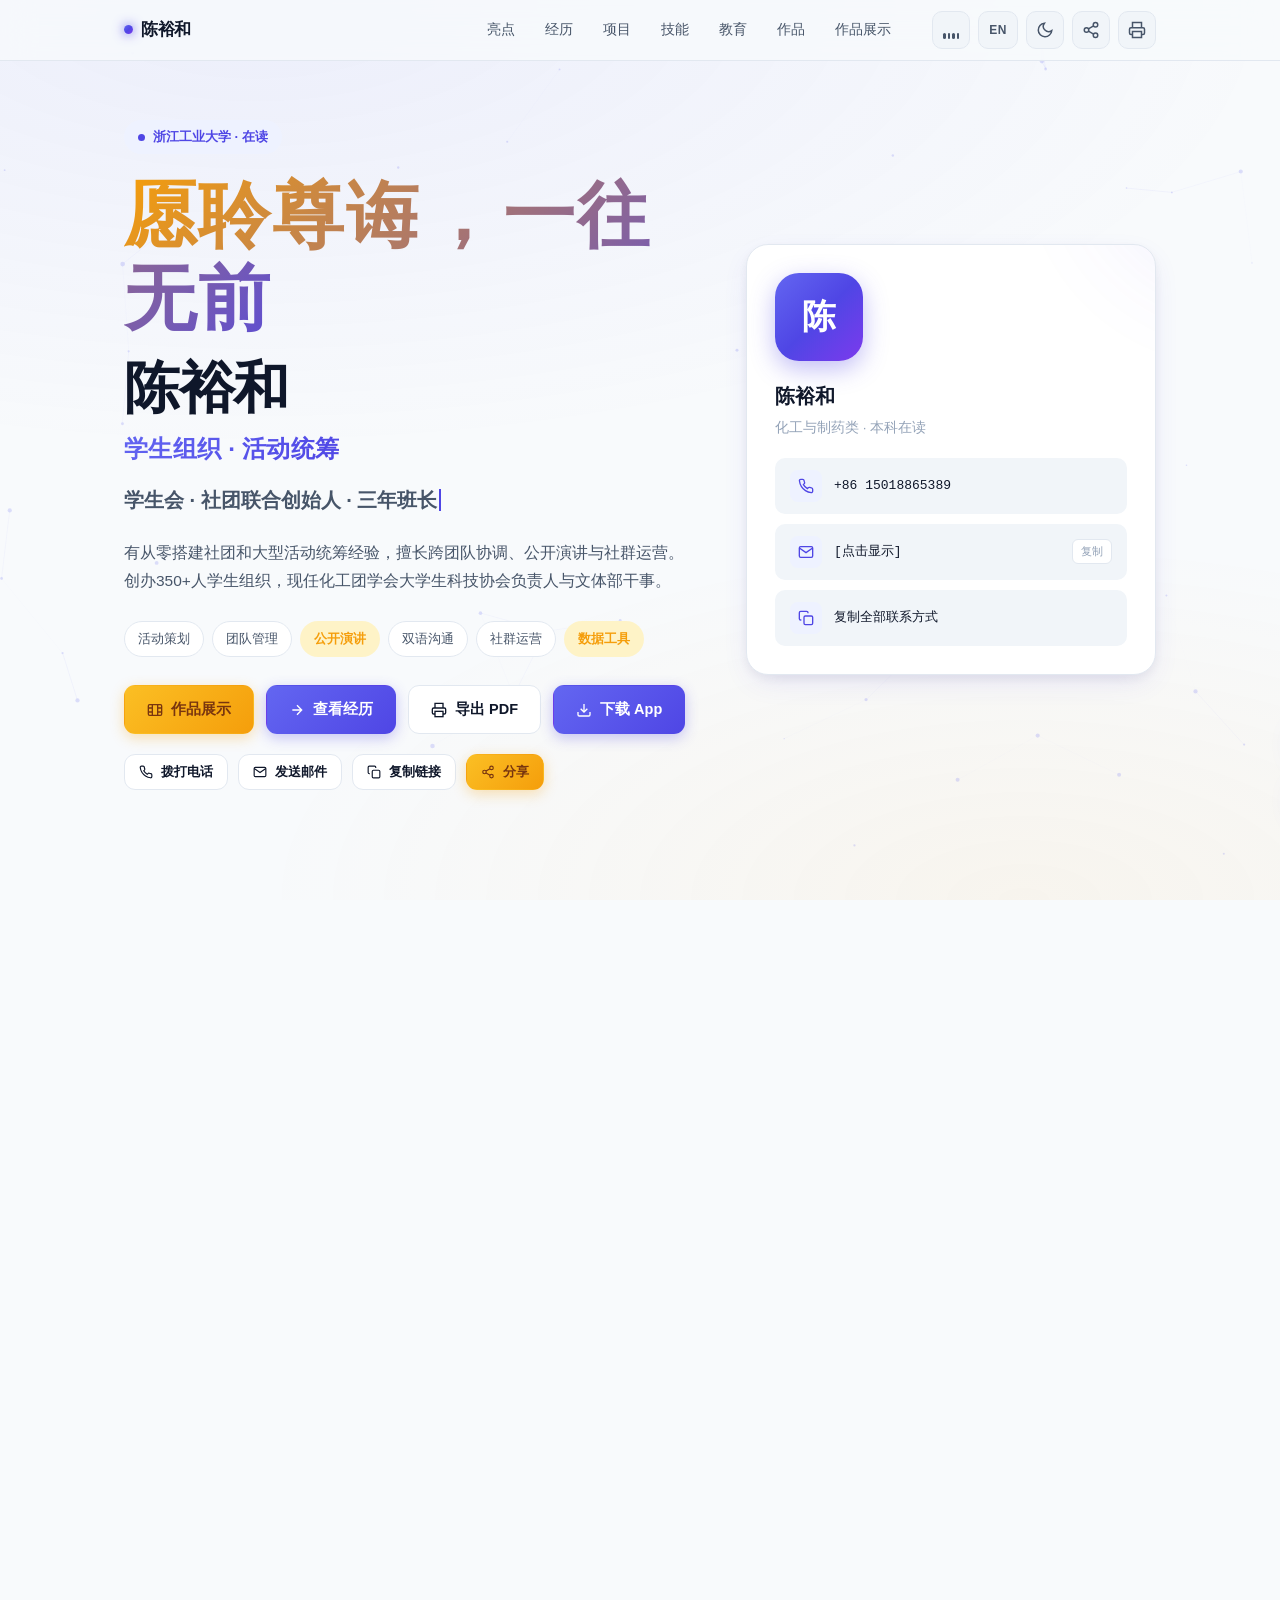
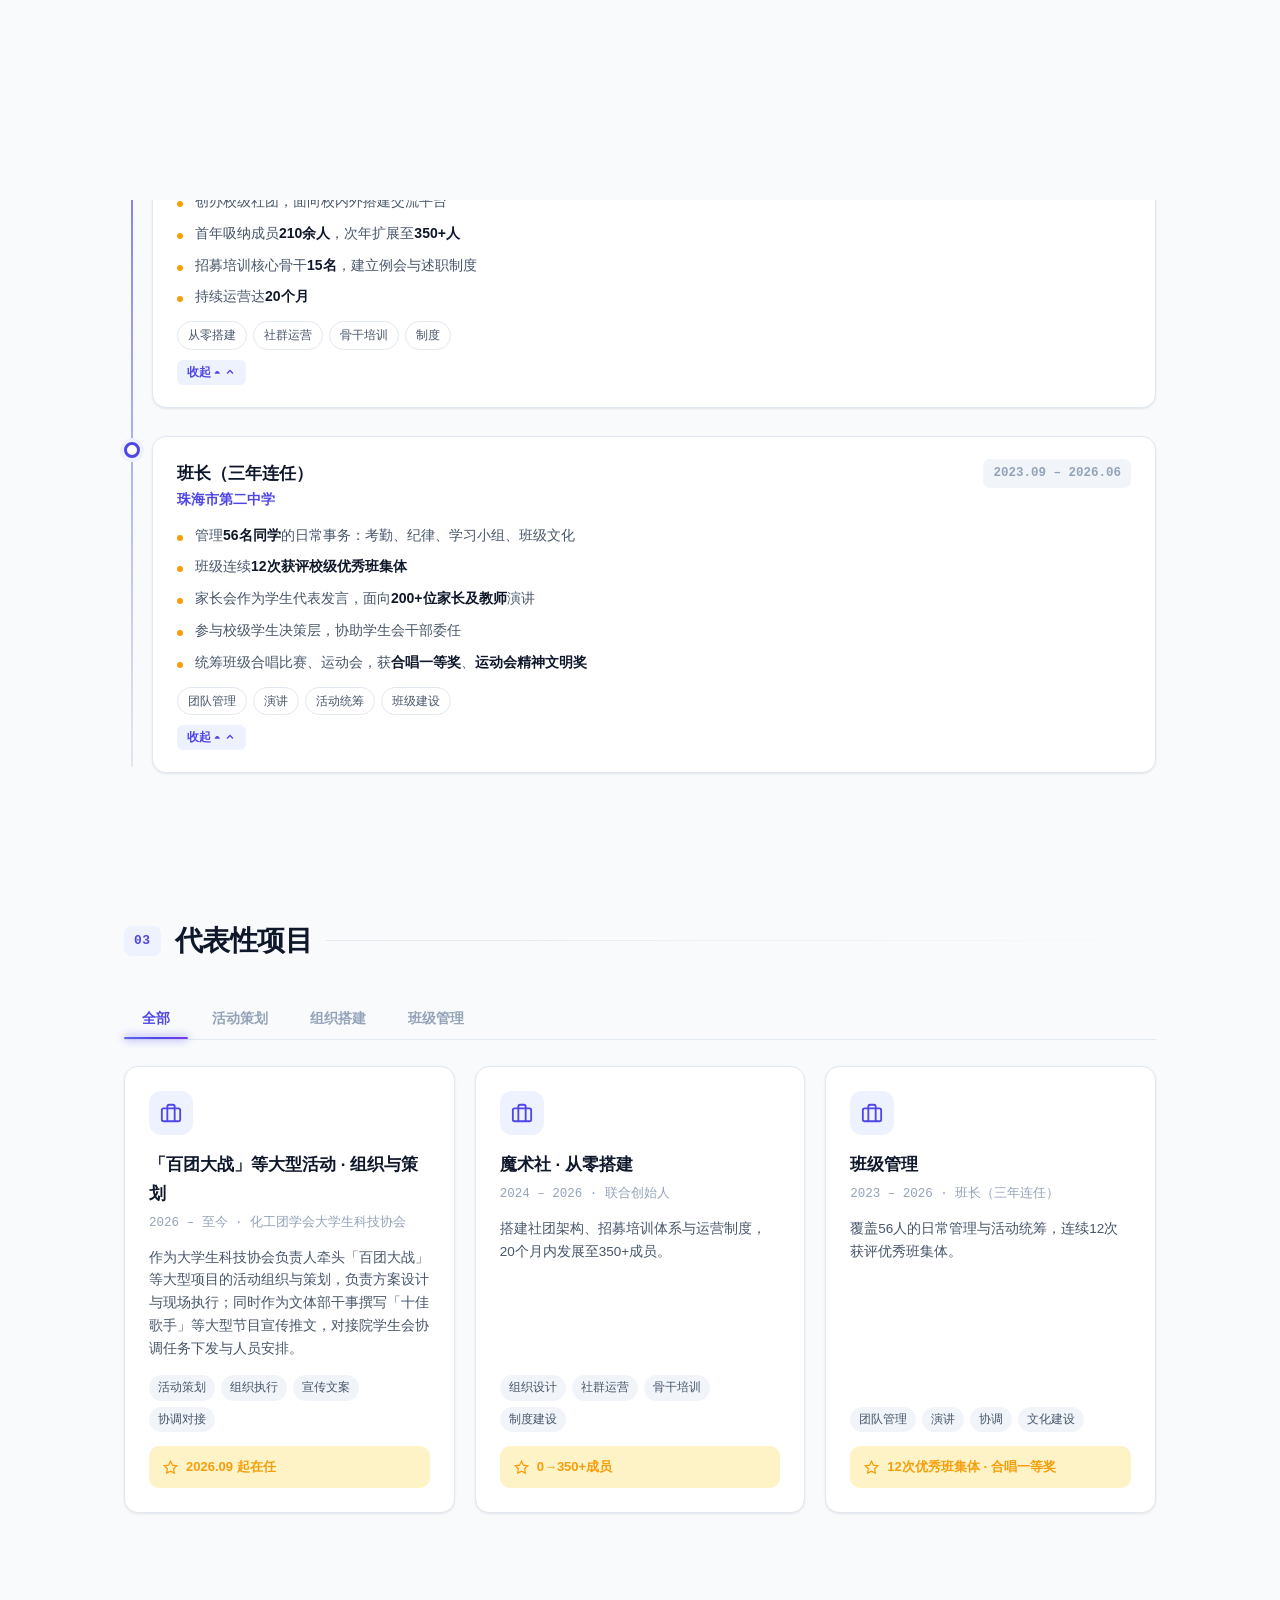
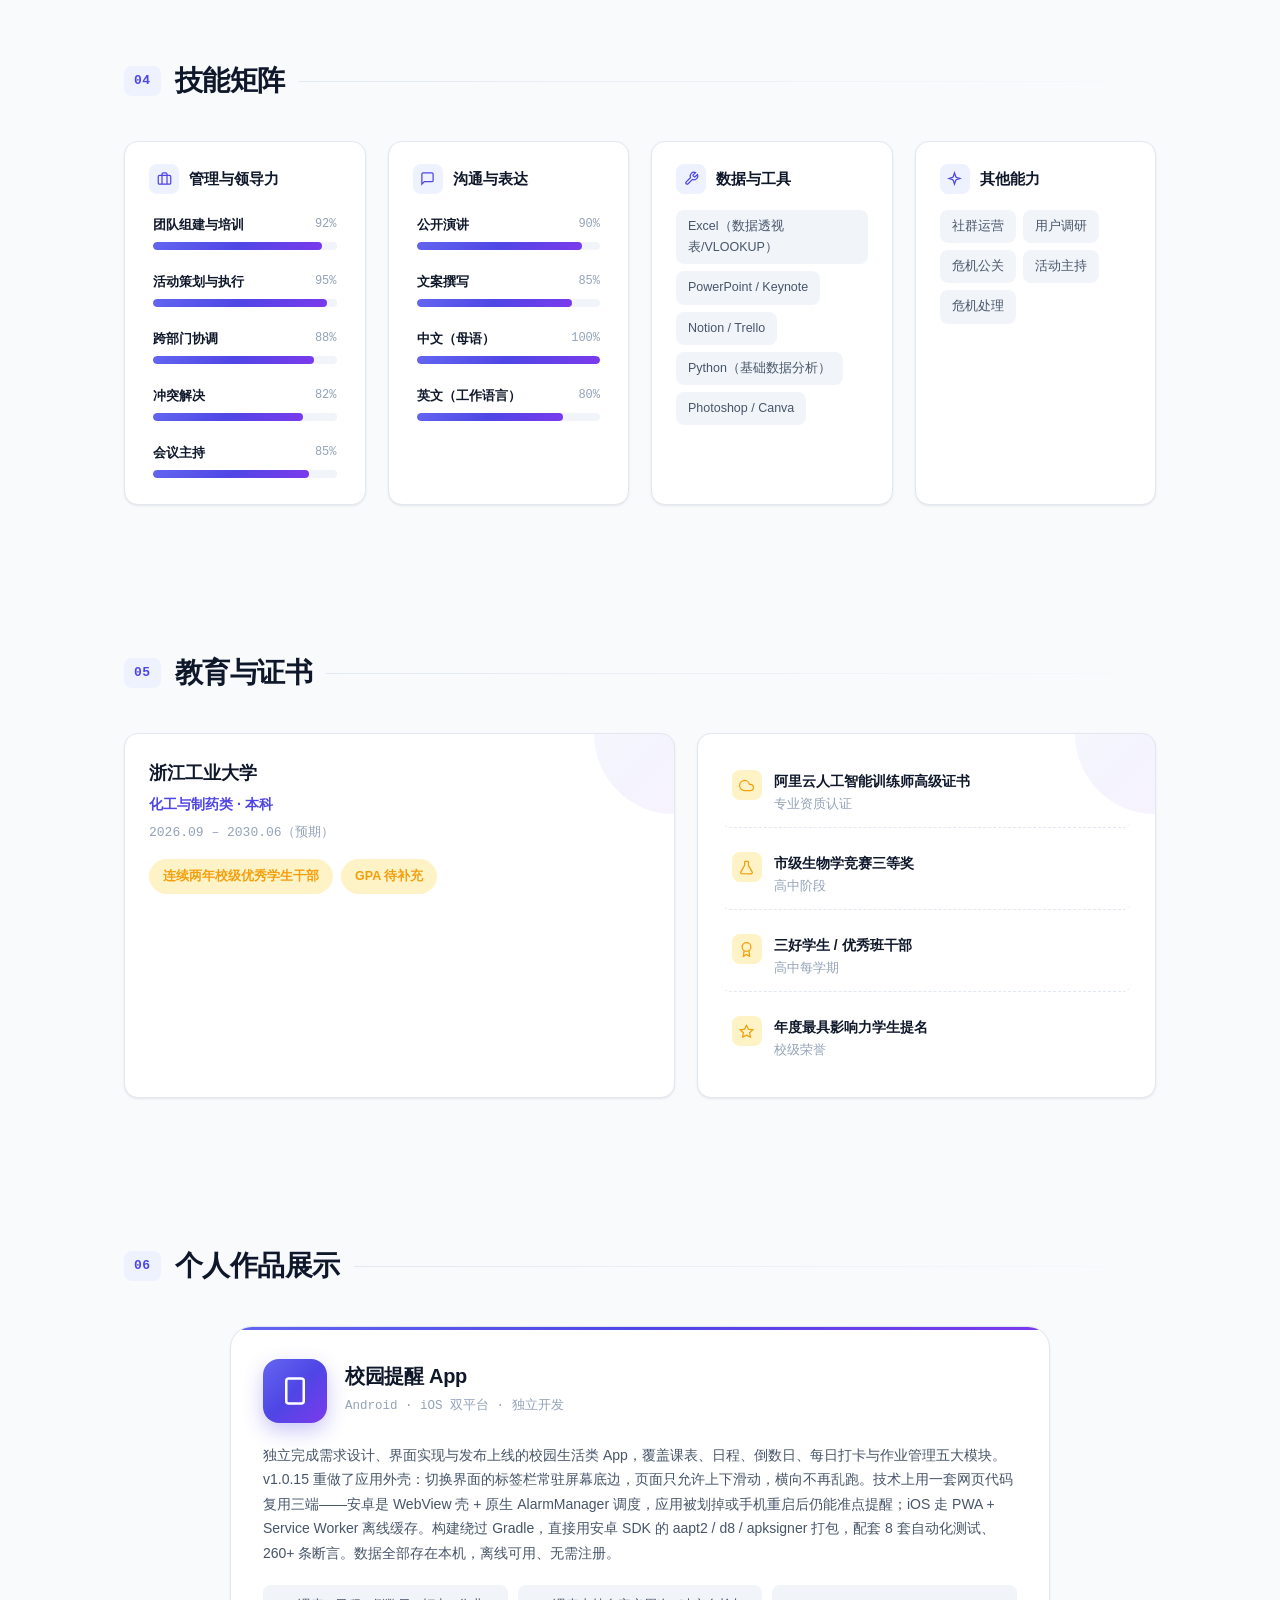
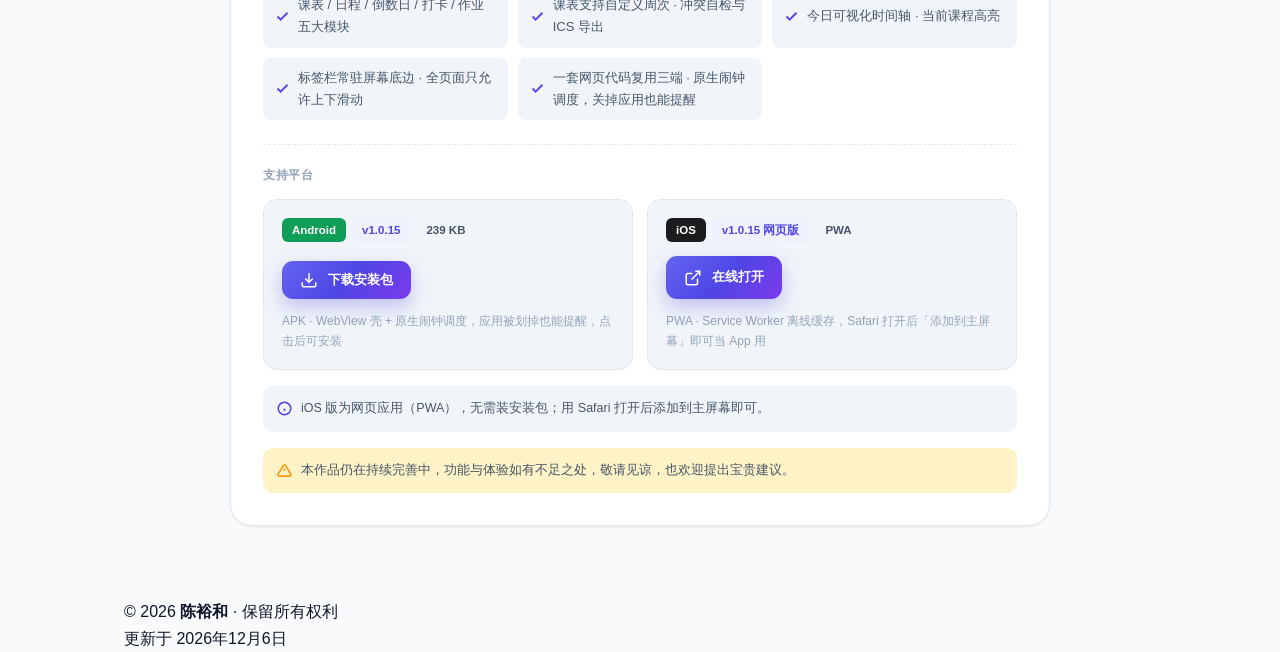
==== commit f7fbb5bc: "Add files via upload" ====
--- a/index.html
+++ b/index.html
@@ -1688,7 +1688,10 @@
   const curtain=$("#ptCurtain");
   const reduced=window.matchMedia("(prefers-reduced-motion: reduce)").matches;
   if(reduced||!curtain){if(curtain)curtain.remove();return;}
-  window.addEventListener("load",()=>setTimeout(()=>curtain.classList.add("out"),300));
+  /* DOM 解析完成即可收起，不等待图片/脚本全部下载（避免 5.5MB music-data.js 拖住首屏） */
+  const dismissCurtain=()=>setTimeout(()=>curtain.classList.add("out"),250);
+  if(document.readyState==="loading")document.addEventListener("DOMContentLoaded",dismissCurtain);
+  else dismissCurtain();
   window.addEventListener("pageshow",e=>{if(e.persisted)curtain.classList.add("out");});
   $$("a[data-pt]").forEach(a=>a.addEventListener("click",e=>{
     e.preventDefault();
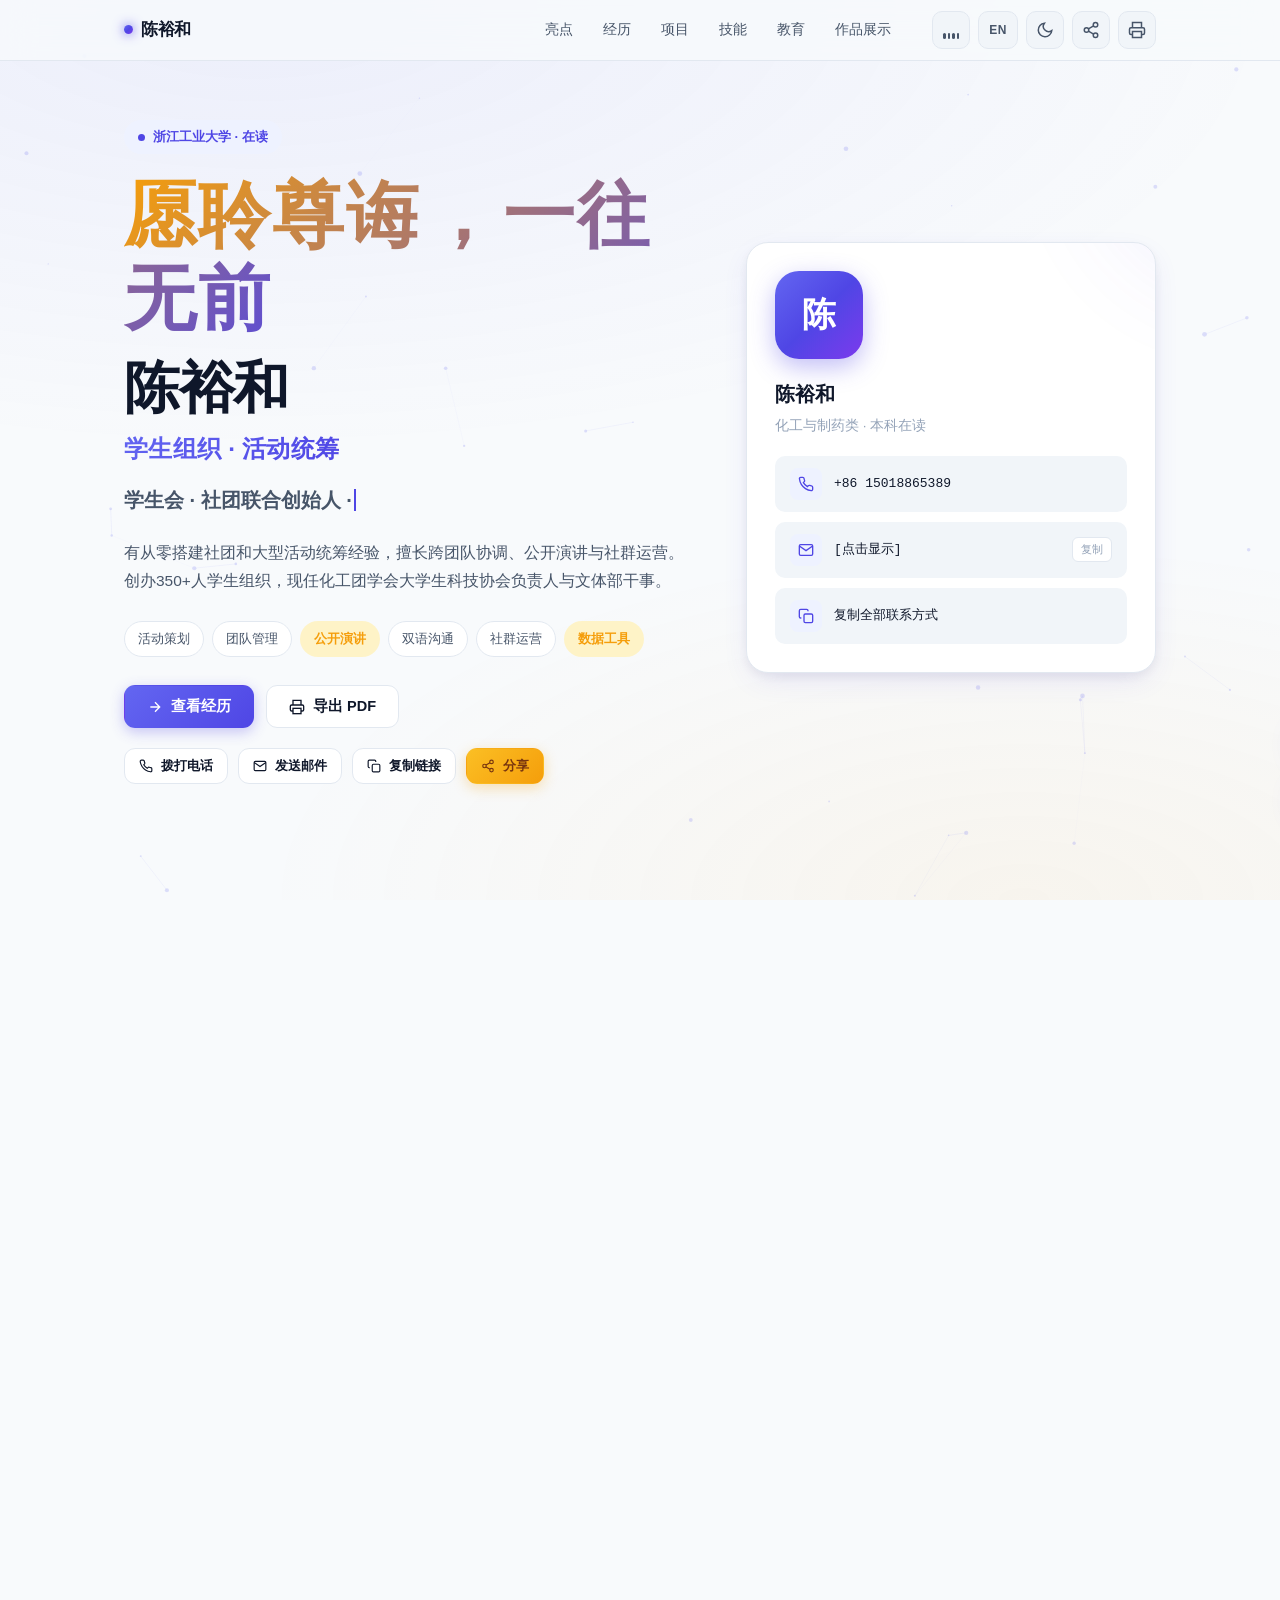
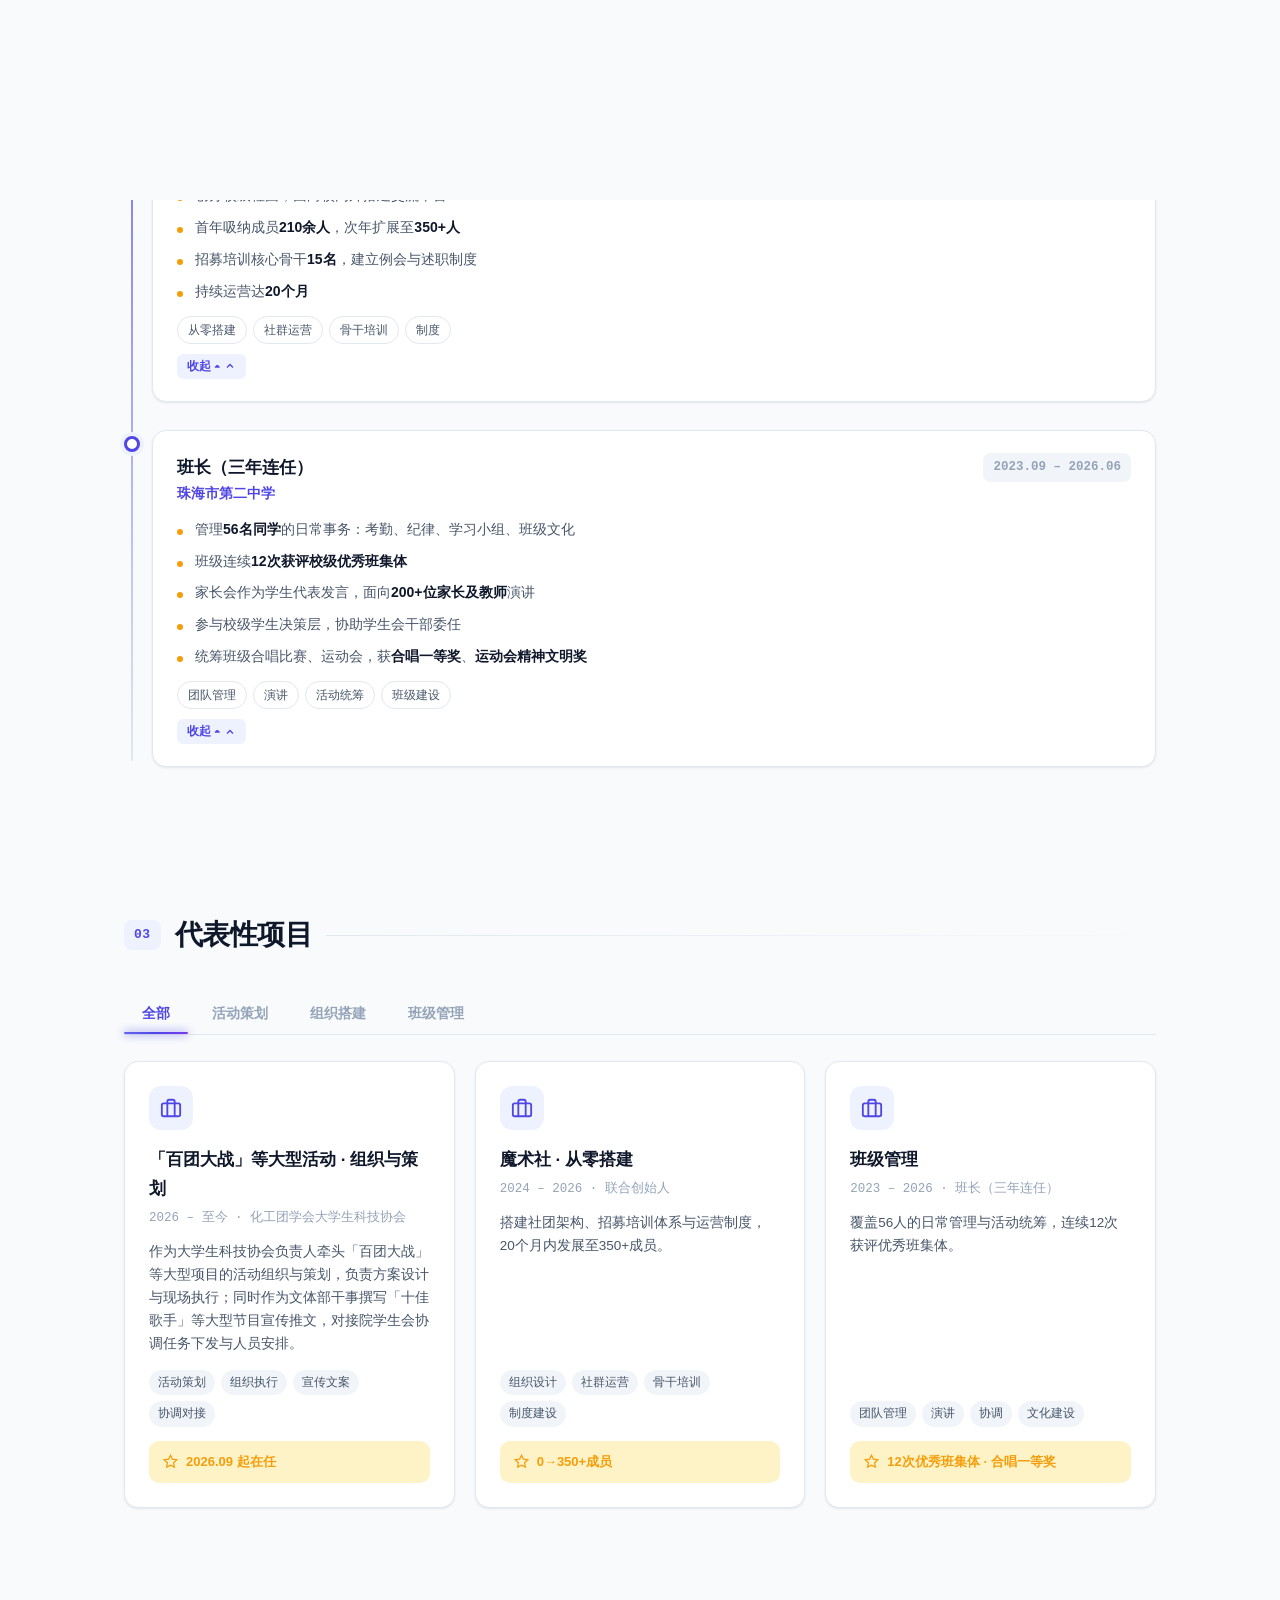
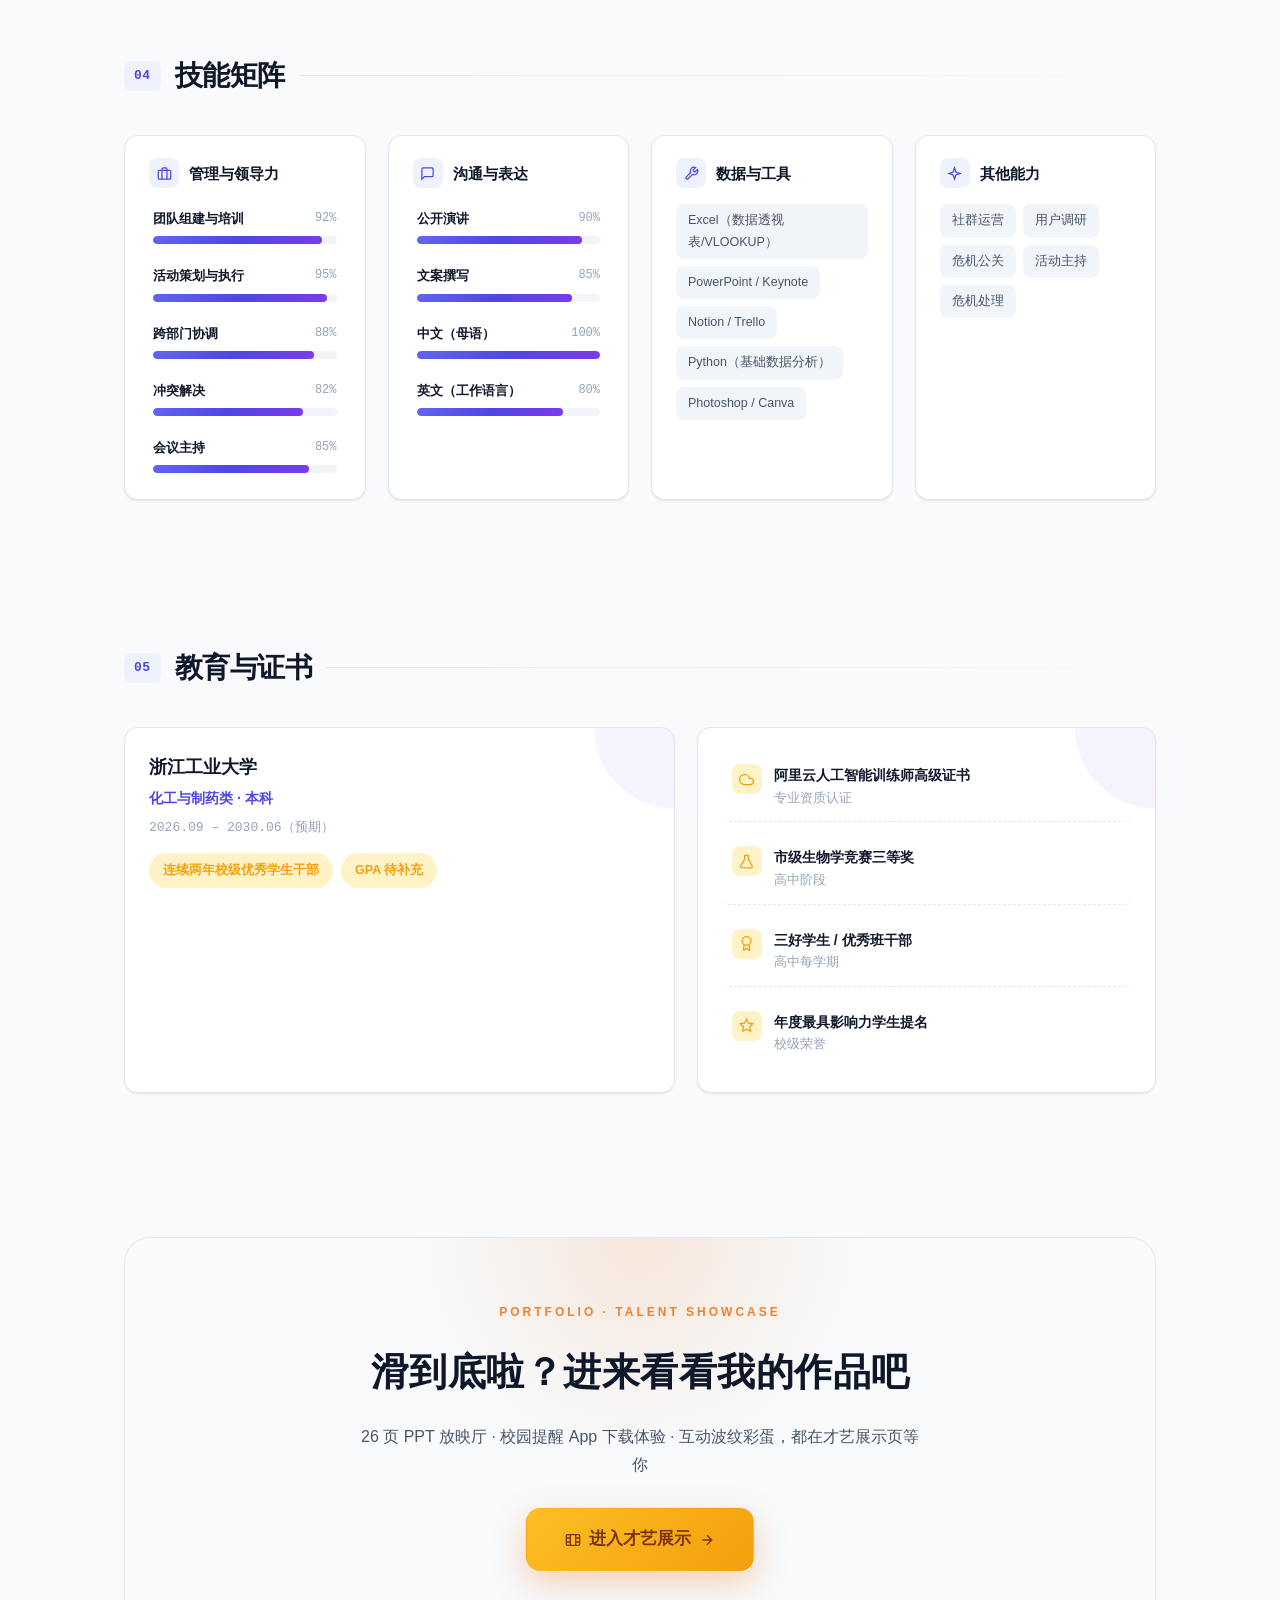
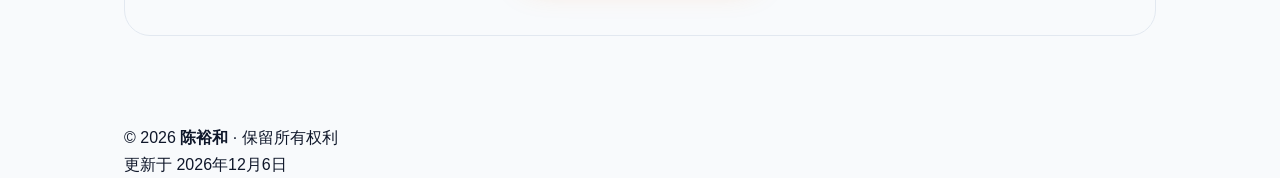
==== commit e9ad6371: "Add files via upload" ====
--- a/index.html
+++ b/index.html
@@ -318,6 +318,22 @@
 .side-tools .icon-btn{width:46px;height:46px;border-radius:14px;background:var(--surface);box-shadow:var(--shadow-lg);backdrop-filter:blur(10px);border:1px solid var(--border)}
 .side-tools .icon-btn:hover{transform:translateX(-4px) scale(1.08)}
 .to-top{position:fixed;right:24px;bottom:24px;width:46px;height:46px;border-radius:14px;background:var(--primary-grad);color:#fff;display:grid;place-items:center;box-shadow:0 8px 24px rgba(79,70,229,.4);z-index:90;opacity:0;visibility:hidden;transform:translateY(20px);transition:all var(--t)}
+/* === 页底「进入才艺展示」入口 === */
+#showcaseEntry{padding:72px 0 88px}
+.show-entry{text-align:center;display:flex;flex-direction:column;align-items:center;gap:18px;
+  background:linear-gradient(160deg,var(--card),var(--bg-2));border:1px solid var(--border);
+  border-radius:26px;padding:64px 32px;position:relative;overflow:hidden}
+.show-entry::before{content:"";position:absolute;width:460px;height:460px;border-radius:50%;
+  background:radial-gradient(circle,rgba(238,130,47,.16),transparent 68%);top:-230px;left:50%;transform:translateX(-50%);pointer-events:none}
+.se-badge{font-size:12px;letter-spacing:3px;font-weight:700;color:var(--accent2,#EE822F);position:relative}
+.show-entry h2{font-size:clamp(24px,3.6vw,38px);font-weight:800;letter-spacing:.5px;position:relative}
+.se-sub{color:var(--text-2);font-size:clamp(13.5px,1.6vw,16px);line-height:1.8;position:relative;max-width:560px}
+.se-btn{margin-top:10px;padding:16px 38px;font-size:17px;border-radius:14px;position:relative;
+  box-shadow:0 12px 32px rgba(238,130,47,.35)}
+.se-btn:hover{transform:translateY(-3px);box-shadow:0 18px 40px rgba(238,130,47,.45)}
+.se-arrow{transition:transform var(--t);width:18px;height:18px}
+.se-btn:hover .se-arrow{transform:translateX(5px)}
+@media(max-width:600px){.show-entry{padding:44px 20px}.se-btn{width:100%;justify-content:center}}
 .to-top.show{opacity:1;visibility:visible;transform:translateY(0)}
 .to-top:hover{transform:translateY(-5px) scale(1.06);box-shadow:0 14px 32px rgba(79,70,229,.5)}
 .to-top svg{width:20px;height:20px;transition:transform var(--t)}
@@ -512,7 +528,6 @@
       <a href="#projects" data-i18n="navProjects" data-nav>项目</a>
       <a href="#skills" data-i18n="navSkills" data-nav>技能</a>
       <a href="#education" data-i18n="navEducation" data-nav>教育</a>
-      <a href="#portfolio" data-i18n="navPortfolio" data-nav>作品</a>
       <a href="portfolio.html" data-pt data-i18n="navShowcase">作品展示</a>
     </div>
     <div class="nav-actions">
@@ -559,10 +574,6 @@
       <p class="summary" data-i18n="heroSummary">具备从0到1的社团搭建能力与大型活动统筹经验，擅长跨团队协调、公开演讲与社群运营。创办350+人学生组织，现任化工团学会大学生科技协会负责人与文体部干事，致力于用组织力与沟通力创造影响力。</p>
       <div class="hero-badges" id="heroBadges"></div>
       <div class="hero-cta">
-        <a class="btn btn-accent" href="portfolio.html" data-pt id="ctaShowcase" title="作品展示 · 放映厅">
-          <svg viewBox="0 0 24 24" fill="none" stroke="currentColor" stroke-width="2"><rect x="2" y="4" width="20" height="16" rx="2"/><path d="M8 4v16M16 4v16M2 9h6M2 15h6M16 9h6M16 15h6"/></svg>
-          <span data-i18n="ctaShowcase">作品展示</span>
-        </a>
         <button class="btn btn-primary" id="ctaExp">
           <svg viewBox="0 0 24 24" fill="none" stroke="currentColor" stroke-width="2"><path d="M5 12h14M12 5l7 7-7 7"/></svg>
           <span data-i18n="ctaView">查看经历</span>
@@ -570,10 +581,6 @@
         <button class="btn btn-ghost" id="ctaPrint">
           <svg viewBox="0 0 24 24" fill="none" stroke="currentColor" stroke-width="2"><polyline points="6 9 6 2 18 2 18 9"/><path d="M6 18H4a2 2 0 0 1-2-2v-5a2 2 0 0 1 2-2h16a2 2 0 0 1 2 2v5a2 2 0 0 1-2 2h-2"/><rect x="6" y="14" width="12" height="8"/></svg>
           <span data-i18n="ctaPrint">导出 PDF</span>
-        </button>
-        <button class="btn btn-primary" id="ctaApp" title="校园提醒 App · Android 安装包">
-          <svg viewBox="0 0 24 24" fill="none" stroke="currentColor" stroke-width="2"><path d="M21 15v4a2 2 0 0 1-2 2H5a2 2 0 0 1-2-2v-4"/><polyline points="7 10 12 15 17 10"/><line x1="12" y1="15" x2="12" y2="3"/></svg>
-          <span data-i18n="ctaApp">下载 App</span>
         </button>
       </div>
       <div class="hero-cta-secondary">
@@ -655,10 +662,18 @@
     </div>
   </div>
 </section>
-<section id="portfolio">
+<section id="showcaseEntry">
   <div class="wrap">
-    <div class="section-head reveal"><span class="idx">06</span><h2 data-i18n="portfolioTitle">个人作品展示</h2><span class="line"></span></div>
-    <div class="portfolio-grid" id="portfolioGrid"></div>
+    <div class="show-entry reveal">
+      <div class="se-badge" id="seBadge">PORTFOLIO · TALENT SHOWCASE</div>
+      <h2 data-i18n="showEntryTitle">滑到底啦？进来看看我的作品吧</h2>
+      <p class="se-sub" data-i18n="showEntrySub">26 页 PPT 放映厅 · 校园提醒 App 下载体验 · 互动波纹彩蛋，都在才艺展示页等你</p>
+      <a class="btn btn-accent se-btn" href="portfolio.html" data-pt id="ctaShowcase">
+        <svg viewBox="0 0 24 24" fill="none" stroke="currentColor" stroke-width="2"><rect x="2" y="4" width="20" height="16" rx="2"/><path d="M8 4v16M16 4v16M2 9h6M2 15h6M16 9h6M16 15h6"/></svg>
+        <span data-i18n="showEntryCta">进入才艺展示</span>
+        <svg viewBox="0 0 24 24" fill="none" stroke="currentColor" stroke-width="2" class="se-arrow"><path d="M5 12h14M12 5l7 7-7 7"/></svg>
+      </a>
+    </div>
   </div>
 </section>
 <div class="side-tools" id="sideTools">
@@ -708,7 +723,6 @@
   <div class="wrap inner"><div class="copy">© 2026 <b id="footerName">陈裕和</b> · <span data-i18n="footerRights">保留所有权利</span></div><div class="updated" id="updated"></div></div>
 </footer>
 <script src="music-data.js" async></script>
-<script src="app-download.js" async></script>
 <script>
 /* === 简历数据（中英双语） === */
 const resume = {
@@ -721,6 +735,9 @@
       heroRole:"学生会 · 社团联合创始人 · 三年班长",
       heroSummary:"有从零搭建社团和大型活动统筹经验，擅长跨团队协调、公开演讲与社群运营。创办350+人学生组织，现任化工团学会大学生科技协会负责人与文体部干事。",
       ctaView:"查看经历",ctaPrint:"导出 PDF",ctaApp:"下载 App",ctaShowcase:"作品展示",
+      showEntryTitle:"滑到底啦？进来看看我的作品吧",
+      showEntrySub:"26 页 PPT 放映厅 · 校园提醒 App 下载体验 · 互动波纹彩蛋，都在才艺展示页等你",
+      showEntryCta:"进入才艺展示",
       portfolioTitle:"个人作品展示",portfolioIntro:"独立开发的移动应用作品，已发布供实际使用",appAndroidTag:"Android",appDownload:"下载安装包",appDownloadHint:"APK · 239KB · 当前 Android 下载包",
       portfolioPlatforms:"支持平台",appOpen:"在线打开",appSoon:"即将上线",appOpenHint:"Safari 打开后「添加到主屏幕」即可当 App 使用",
       appIosNote:"iOS 版为网页应用（PWA），无需装安装包；用 Safari 打开后添加到主屏幕即可。",
@@ -817,6 +834,9 @@
       heroRole:"Union · Club Co-founder · 3-Yr Monitor",
       heroSummary:"Experience in building student clubs and coordinating large events. Focus on cross-team work, public speaking and community operations. Currently leads the student sci-tech association and serves in the arts & sports department of the college student union.",
       ctaView:"View Experience",ctaPrint:"Export PDF",ctaApp:"Download App",ctaShowcase:"View Showcase",
+      showEntryTitle:"You've reached the end — step into my showcase",
+      showEntrySub:"A 26-slide PPT theater · Campus Reminder App download · an interactive wavy-lines toy — all waiting inside.",
+      showEntryCta:"Enter the Showcase",
       portfolioTitle:"Featured Work",portfolioIntro:"Self-developed mobile apps released for real-world use",appAndroidTag:"Android",appDownload:"Download APK",appDownloadHint:"APK · 239KB · Current Android download package",
       portfolioPlatforms:"Platforms",appOpen:"Open online",appSoon:"Coming soon",appOpenHint:"Open in Safari, then \"Add to Home Screen\" to use it as an app",
       appIosNote:"The iOS build is a web app (PWA) — no installer needed. Open it in Safari and add it to your Home Screen.",
@@ -1105,7 +1125,7 @@
   $("#shareLink").value=location.href;
   const typeEl=$("#typeRole"),firstRun=!$("body").dataset.i18nApplied;
   typeEl.innerHTML=`<span>${d.i18n.heroRole}</span><span class="cursor"></span>`;
-  renderHeroBadges();renderHighlights();renderExperience();renderProjects();renderSkills();renderEducation();renderPortfolio();
+  renderHeroBadges();renderHighlights();renderExperience();renderProjects();renderSkills();renderEducation();
   const arr=[d.i18n.heroRole,...d.typeRoles.filter(r=>r!==d.i18n.heroRole)];
   if(firstRun){
     // 首次加载保留原来的 1.2 秒后启动打字机动画（与其它入场动画同步）
@@ -1298,87 +1318,6 @@
     });
     cl.appendChild(item);
   });
-}
-/* === 个人作品展示 === */
-function renderPortfolio(){
-  const d=resume[curLang];const grid=$("#portfolioGrid");if(!grid)return;
-  const f=(d.portfolio&&d.portfolio[0])||null;
-  if(!f){grid.innerHTML="";return;}
-
-  /* 平台明细：优先用 f.platforms；老数据没有该字段时按安卓单平台兜底 */
-  const plats=f.platforms&&f.platforms.length?f.platforms:[
-    {key:"android",tag:d.i18n.appAndroidTag,tagClass:"pf-tag-android",
-      version:f.version,size:f.size,note:d.i18n.appDownloadHint,action:"download"}
-  ];
-
-  const platHtml=plats.map(p=>{
-    const isDl=p.action==="download";
-    const isPrint=p.action==="print";
-    const hasUrl=!!(p.url&&String(p.url).trim());
-    let btn;
-    if(isDl){
-      btn=`<button class="btn btn-primary pf-dl-btn" data-pf="android" title="${f.name} · APK">
-        <svg viewBox="0 0 24 24" fill="none" stroke="currentColor" stroke-width="2"><path d="M21 15v4a2 2 0 0 1-2 2H5a2 2 0 0 1-2-2v-4"/><polyline points="7 10 12 15 17 10"/><line x1="12" y1="15" x2="12" y2="3"/></svg>
-        <span>${d.i18n.appDownload}</span></button>`;
-    }else if(isPrint){
-      btn=`<button class="btn btn-primary pf-dl-btn" data-pf="pdf" title="${f.name} · PDF">
-        <svg viewBox="0 0 24 24" fill="none" stroke="currentColor" stroke-width="2"><polyline points="6 9 6 2 18 2 18 9"/><path d="M6 18H4a2 2 0 0 1-2-2v-5a2 2 0 0 1 2-2h16a2 2 0 0 1 2 2v5a2 2 0 0 1-2 2h-2"/><rect x="6" y="14" width="12" height="8"/></svg>
-        <span>${d.i18n.ctaPrint}</span></button>`;
-    }else if(hasUrl){
-      btn=`<a class="btn btn-primary pf-dl-btn" href="${p.url}" target="_blank" rel="noopener" data-pf="web" title="${f.name} · Web">
-        <svg viewBox="0 0 24 24" fill="none" stroke="currentColor" stroke-width="2"><path d="M18 13v6a2 2 0 0 1-2 2H5a2 2 0 0 1-2-2V8a2 2 0 0 1 2-2h6"/><polyline points="15 3 21 3 21 9"/><line x1="10" y1="14" x2="21" y2="3"/></svg>
-        <span>${d.i18n.appOpen}</span></a>`;
-    }else{
-      /* 尚未部署：显示为不可点的「即将上线」，避免给出一个打不开的链接 */
-      btn=`<span class="btn pf-dl-btn pf-dl-btn-soon" data-pf="ios" aria-disabled="true">
-        <svg viewBox="0 0 24 24" fill="none" stroke="currentColor" stroke-width="2"><circle cx="12" cy="12" r="9"/><path d="M12 7v5l3 2"/></svg>
-        <span>${d.i18n.appSoon}</span></span>`;
-    }
-    return `<div class="pf-plat">
-      <div class="pf-plat-head">
-        <span class="pf-tag ${p.tagClass}">${p.tag}</span>
-        <span class="pf-tag pf-tag-ver">${p.version}</span>
-        <span class="pf-tag pf-tag-size">${p.size}</span>
-      </div>
-      <div class="pf-plat-body">${btn}
-        <span class="pf-dl-hint">${p.note}</span>
-      </div>
-    </div>`;
-  }).join("");
-
-  grid.innerHTML=`<div class="portfolio-card reveal">
-    <div class="pf-head">
-      <div class="pf-icon">${icons[f.icon]||icons.smartphone}</div>
-      <div class="pf-info">
-        <h3>${f.name}</h3>
-        <div class="pf-meta">${f.tagline}</div>
-      </div>
-    </div>
-    <p class="pf-desc">${f.desc}</p>
-    <ul class="pf-features">${f.features.map(t=>`<li>${icons.check}<span>${t}</span></li>`).join("")}</ul>
-    <div class="pf-platforms">
-      <div class="pf-platforms-title">${d.i18n.portfolioPlatforms}</div>
-      <div class="pf-plat-grid">${platHtml}</div>
-    </div>
-    ${plats.some(p=>p.key==="ios")?`<p class="pf-ios-note">${icons.infoI}<span>${d.i18n.appIosNote}</span></p>`:""}
-    <p class="pf-disclaimer">${icons.warnI}<span>${d.i18n.portfolioDisclaimer}</span></p>
-  </div>`;
-  bindRipple(grid);observeReveal();
-  /* 下载按钮：在 renderPortfolio 内绑定，避免语言切换重新渲染后失效 */
-  const dlBtn=grid.querySelector('[data-pf="android"]');
-  if(dlBtn){
-    dlBtn.addEventListener("click",()=>{
-      if(typeof triggerAppDownload==="function"){
-        var ok=triggerAppDownload();
-        toast(ok?d.i18n.toastApp:d.i18n.toastAppFail,ok?"success":"warn",2200);
-      }else{
-        toast(d.i18n.toastAppFail,"warn",2200);
-      }
-    });
-  }
-  /* PDF 导出按钮：直接复用全页打印（打印样式已隐藏导航等） */
-  const pdfBtn=grid.querySelector('[data-pf="pdf"]');
-  if(pdfBtn){pdfBtn.addEventListener("click",triggerPrint);}
 }
 /* === Tab 切换 === */
 function switchTab(prefix,cat){
@@ -1639,15 +1578,6 @@
 function setupCTA(){
   const d=()=>resume[curLang];
   $("#ctaExp").addEventListener("click",()=>$("#experience").scrollIntoView({behavior:"smooth"}));
-  $("#ctaApp").addEventListener("click",()=>{
-    if(typeof triggerAppDownload==="function"){
-      var ok=triggerAppDownload();
-      toast(ok?d().i18n.toastApp:d().i18n.toastAppFail,ok?"success":"warn",2200);
-    }else{
-      toast(d().i18n.toastAppFail,"warn",2200);
-    }
-  });
-  /* #portfolioAppBtn 的点击绑定由 renderPortfolio 内部完成，语言切换重新渲染时不会丢失 */
   $("#ctaCall").addEventListener("click",()=>{toast(d().i18n.toastCall,"info",1500);setTimeout(()=>{location.href=`tel:${phone.replace(/\s/g,"")}`;},400);});
   $("#contactCall").addEventListener("click",()=>{toast(d().i18n.toastCall,"info",1500);setTimeout(()=>{location.href=`tel:${phone.replace(/\s/g,"")}`;},400);});
   $("#ctaEmail").addEventListener("click",()=>{revealEmail();toast(d().i18n.toastEmail,"info",1500);
